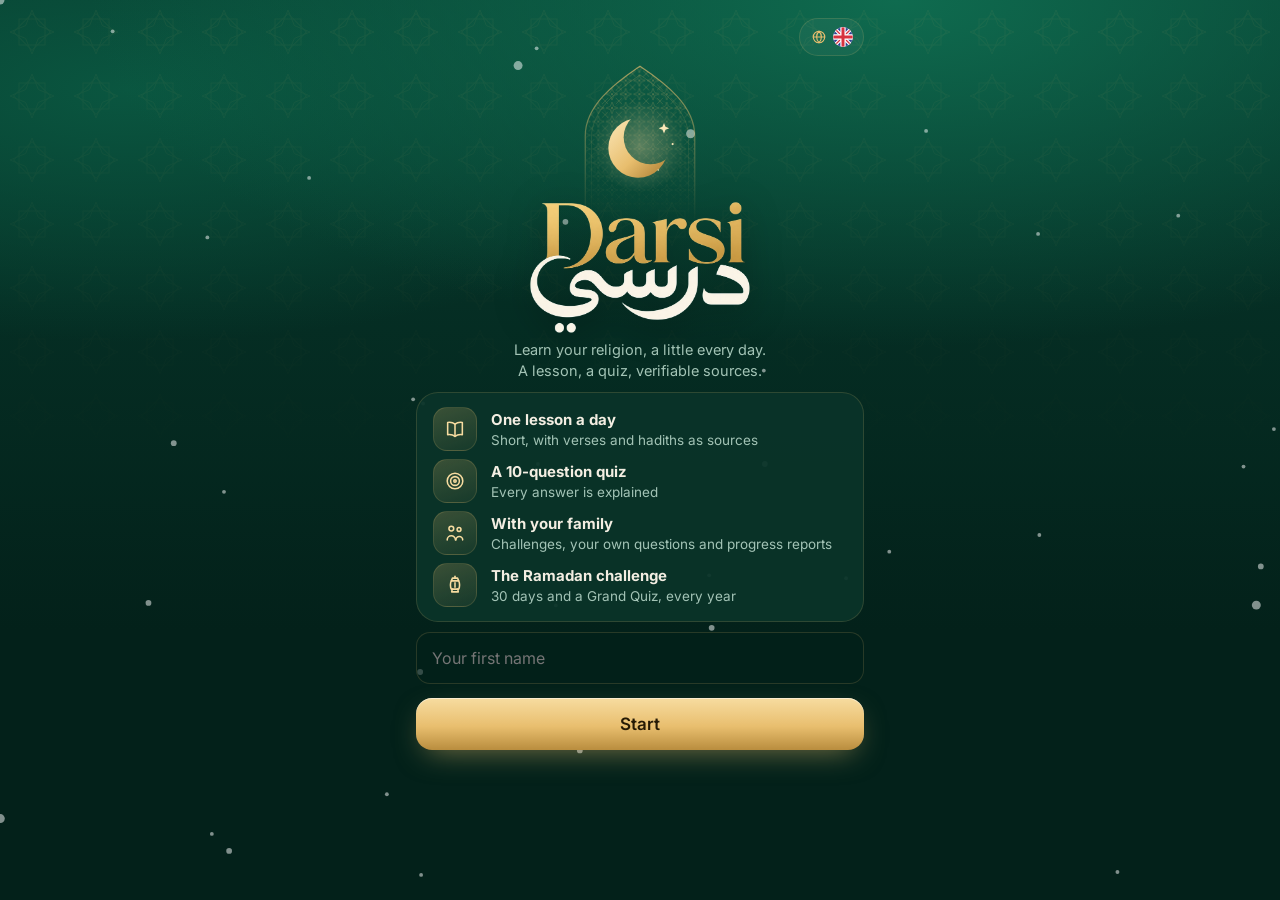
==== index.html @ 2f977089 "Foi et comportement, paires plus difficiles, niveaux, fil équilibré, textes de hadiths restaurés" ====
<!doctype html>
<html lang="fr">
<head>
<meta charset="utf-8">
<meta name="viewport" content="width=device-width,initial-scale=1,viewport-fit=cover">
<meta name="theme-color" content="#03211a">
<title>Darsi</title>
<link rel="icon" href="favicon.png"><link rel="apple-touch-icon" href="pwa/apple-touch-icon.png">
<!-- Web app (PWA) : installable depuis Safari (iPhone) ou Chrome, fonctionne hors connexion (sw.js, créé par outils/preparer_web.sh) -->
<link rel="manifest" href="pwa/manifest.webmanifest">
<meta name="apple-mobile-web-app-capable" content="yes"><meta name="mobile-web-app-capable" content="yes">
<meta name="apple-mobile-web-app-status-bar-style" content="black-translucent"><meta name="apple-mobile-web-app-title" content="Darsi"><!-- nom : voir NOM_APP dans js/structure.js -->
<link rel="preconnect" href="https://fonts.googleapis.com">
<link rel="preconnect" href="https://fonts.gstatic.com" crossorigin>
<link href="https://fonts.googleapis.com/css2?family=Amiri:wght@400;700&family=Fraunces:opsz,wght@9..144,600;9..144,700&family=Inter:wght@400;500;600;700&family=Tajawal:wght@400;500;700&display=swap" rel="stylesheet">
<link rel="stylesheet" href="css/nour.css">
</head>
<body>
<!-- Animation d'ouverture JINA Studios : jouée en premier à chaque lancement, puis on entre dans l'appli (js/app.js, finIntro) -->
<div id="intro"><video id="intro-v" src="media/intro.mp4" poster="media/intro-debut.jpg" muted playsinline webkit-playsinline autoplay preload="auto" disablepictureinpicture></video><div class="op-skip">Touche pour passer</div></div>
<div class="ciel" id="ciel"></div>
<div class="motif"></div>
<div class="app">
  <section class="ecran" id="e-bienvenue"></section>
  <section class="ecran" id="e-accueil"></section>
  <section class="ecran" id="e-theme"></section>
  <section class="ecran" id="e-ramadan"></section>
  <section class="ecran" id="e-lecon"></section>
  <section class="ecran" id="e-quiz"></section>
  <section class="ecran" id="e-resultat"></section>
  <section class="ecran" id="e-bilan"></section>
  <section class="ecran" id="e-famille"></section>
  <section class="ecran" id="e-ajout"></section>
  <section class="ecran" id="e-question"></section>
  <section class="ecran" id="e-relais"></section>
  <section class="ecran" id="e-classement"></section>
  <section class="ecran" id="e-parametres"></section>
  <section class="ecran" id="e-doc"></section>
  <section class="ecran" id="e-calendrier"></section>
  <section class="ecran" id="e-recap"></section>
  <section class="ecran" id="e-qibla"></section>
  <section class="ecran" id="e-invocations"></section>
  <section class="ecran" id="e-invocation"></section>
  <section class="ecran" id="e-parcours"></section>
  <section class="ecran" id="e-distinctions"></section>
  <section class="ecran" id="e-boite"></section>
  <section class="ecran" id="e-boite-poser"></section>
  <section class="ecran" id="e-imam"></section>
  <section class="ecran" id="e-imam-poser"></section>
  <section class="ecran" id="e-mosquees"></section>
  <section class="ecran" id="e-espace-imam"></section>
  <section class="ecran" id="e-decouvrir"></section>
</div>
<nav class="onglets" id="onglets"></nav>
<script src="js/icones.js"></script>
<script src="js/i18n.js"></script>
<script src="js/structure.js"></script>
<script src="js/sources.js"></script>
<script src="contenu/rappels.js"></script>
<script src="contenu/fr.js"></script>
<script src="contenu/fr-expert.js"></script>
<script src="contenu/fr-plus.js"></script>
<script src="contenu/legal-fr.js"></script>
<script src="contenu/calendrier-fr.js"></script>
<script src="contenu/invocations-fr.js"></script>
<script src="contenu/en.js"></script><script src="contenu/en-expert.js"></script><script src="contenu/legal-en.js"></script><script src="contenu/calendrier-en.js"></script><script src="contenu/invocations-en.js"></script>
<script src="contenu/ar.js"></script><script src="contenu/ar-expert.js"></script><script src="contenu/legal-ar.js"></script><script src="contenu/calendrier-ar.js"></script><script src="contenu/invocations-ar.js"></script>
<script src="contenu/id.js"></script><script src="contenu/id-expert.js"></script><script src="contenu/legal-id.js"></script><script src="contenu/calendrier-id.js"></script><script src="contenu/invocations-id.js"></script>
<script src="contenu/tr.js"></script><script src="contenu/tr-expert.js"></script><script src="contenu/legal-tr.js"></script><script src="contenu/calendrier-tr.js"></script><script src="contenu/invocations-tr.js"></script>
<script src="contenu/de.js"></script><script src="contenu/de-expert.js"></script><script src="contenu/legal-de.js"></script><script src="contenu/calendrier-de.js"></script><script src="contenu/invocations-de.js"></script>
<script src="contenu/nl.js"></script><script src="contenu/nl-expert.js"></script><script src="contenu/legal-nl.js"></script><script src="contenu/calendrier-nl.js"></script><script src="contenu/invocations-nl.js"></script>
<script src="contenu/es.js"></script><script src="contenu/es-expert.js"></script><script src="contenu/legal-es.js"></script><script src="contenu/calendrier-es.js"></script><script src="contenu/invocations-es.js"></script>
<script src="contenu/it.js"></script><script src="contenu/it-expert.js"></script><script src="contenu/legal-it.js"></script><script src="contenu/calendrier-it.js"></script><script src="contenu/invocations-it.js"></script>
<script src="js/geomag.js"></script>
<script src="js/decouvrir.js"></script>
<script src="js/app.js"></script>
<script src="js/en_ligne.js"></script>
<script src="js/imam.js"></script>
<script src="js/pwa.js"></script>
</body>
</html>
---- css/nour.css ----
:root{
  /* 2026-11-20 : marges des barres système. Android (Capacitor) les donne dans --safe-area-inset-*, certains
     WebView ne remplissent pas env() : on prend la plus grande des deux, sinon la barre d'onglets passe sous les boutons Android. */
  --sb:max(env(safe-area-inset-bottom,0px),var(--safe-area-inset-bottom,0px));--st:max(env(safe-area-inset-top,0px),var(--safe-area-inset-top,0px));
  --nuit:#03211a; --nuit2:#062e24; --nuit3:#0b3d30;
  --verre:rgba(255,255,255,.045); --bord:rgba(232,190,110,.16);
  --or:#e8be6e; --or2:#f7dca0; --or-fonce:#b98d3e;
  --texte:#f3eee2; --doux:#a3c4b6; --vert:#6fe0b0; --rouge:#ec7d7d;
  --titre:"Fraunces",Georgia,serif; --corps:"Inter",-apple-system,BlinkMacSystemFont,"Segoe UI",sans-serif;
  --arabe:"Amiri","Geeza Pro","Traditional Arabic",serif;
}
*{box-sizing:border-box;margin:0;padding:0;-webkit-tap-highlight-color:transparent}
html{background:var(--nuit)}
body{background:var(--nuit);color:var(--texte);font-family:var(--corps);min-height:100vh;
  padding:var(--st) 0 var(--sb);-webkit-font-smoothing:antialiased}

/* ---------- Décor : ciel, motif, lune, mosquée ---------- */
.ciel{position:fixed;inset:0;z-index:0;pointer-events:none;
  background:radial-gradient(90% 55% at 70% 0%,#0f6b4f 0%,rgba(15,107,79,0) 70%),
             radial-gradient(70% 40% at 10% 10%,#0a5640 0%,rgba(10,86,64,0) 70%),
             linear-gradient(180deg,#073a2d 0%,var(--nuit) 70%)}
.ciel svg{position:absolute;inset:0;width:100%;height:100%}
.motif{position:fixed;inset:0;z-index:0;pointer-events:none;opacity:.06;
  background-image:url("data:image/svg+xml,%3Csvg xmlns='http://www.w3.org/2000/svg' width='64' height='64' viewBox='0 0 64 64'%3E%3Cg fill='none' stroke='%23e8be6e' stroke-width='1'%3E%3Cpath d='M32 10l6.4 15.6L54 32l-15.6 6.4L32 54l-6.4-15.6L10 32l15.6-6.4z'/%3E%3Crect x='19' y='19' width='26' height='26' transform='rotate(45 32 32)'/%3E%3Crect x='19' y='19' width='26' height='26'/%3E%3C/g%3E%3C/svg%3E");
  -webkit-mask-image:linear-gradient(180deg,#000 0%,transparent 55%);mask-image:linear-gradient(180deg,#000 0%,transparent 55%)}
.scintille{animation:scintille 3.5s ease-in-out infinite}
@keyframes scintille{0%,100%{opacity:.25}50%{opacity:1}}

.app{position:relative;z-index:1;max-width:480px;margin:0 auto;padding:12px 16px 48px}
.ecran{display:none;animation:entre .4s cubic-bezier(.2,.8,.2,1)}
.ecran.actif{display:block}
@keyframes entre{from{opacity:0;transform:translateY(12px)}to{opacity:1;transform:none}}

/* ---------- Typo ---------- */
h1{font-family:var(--titre);font-size:32px;font-weight:700;letter-spacing:-.3px;line-height:1.15}
h2{font-family:var(--titre);font-size:24px;font-weight:700;line-height:1.25;margin-bottom:6px}
.or{color:var(--or)}
.doux{color:var(--doux)}
.surtitre{font-size:12px;text-transform:uppercase;letter-spacing:1.6px;color:var(--or);font-weight:600;display:flex;align-items:center;gap:6px}
.petit{font-size:13px;color:var(--doux);margin-top:4px}

/* ---------- Icônes ---------- */
.ic{width:22px;height:22px;flex:none;fill:none;stroke:currentColor;stroke-width:1.7;stroke-linecap:round;stroke-linejoin:round;vertical-align:middle}
.ic.sm{width:16px;height:16px}.ic.lg{width:28px;height:28px}.ic.xl{width:40px;height:40px;stroke-width:1.4}
.pastille{width:44px;height:44px;flex:none;border-radius:14px;display:flex;align-items:center;justify-content:center;
  background:linear-gradient(160deg,rgba(232,190,110,.22),rgba(232,190,110,.06));color:var(--or2);border:1px solid var(--bord)}

/* ---------- Composants ---------- */
.carte{background:var(--verre);border:1px solid var(--bord);border-radius:22px;padding:18px;margin-top:14px;
  -webkit-backdrop-filter:blur(14px);backdrop-filter:blur(14px)}
.btn{display:flex;align-items:center;justify-content:center;gap:10px;width:100%;border:0;border-radius:16px;padding:16px;
  font:600 17px var(--corps);background:linear-gradient(180deg,var(--or2),var(--or) 55%,var(--or-fonce));color:#251a05;
  cursor:pointer;margin-top:14px;box-shadow:0 10px 30px -10px rgba(232,190,110,.55),inset 0 1px 0 rgba(255,255,255,.5);
  transition:transform .12s}
.btn:active{transform:scale(.97)}
.btn.sec{background:var(--verre);color:var(--texte);border:1px solid var(--bord);box-shadow:none}
.btn.sec .ic{color:var(--or)}
.retour{display:inline-flex;align-items:center;gap:4px;background:none;border:0;color:var(--doux);font:500 16px var(--corps);padding:8px 0;cursor:pointer}
input,select,textarea{width:100%;padding:15px;border-radius:14px;border:1px solid var(--bord);background:rgba(3,33,26,.6);
  color:var(--texte);font:16px var(--corps);margin-top:10px;outline:none}
input:focus,select:focus,textarea:focus{border-color:var(--or)}
textarea{min-height:84px;resize:vertical}
label{display:block;margin-top:16px;font-weight:600;font-size:14px}

/* ---------- Bienvenue ---------- */
.heros{text-align:center;padding:28px 0 8px}
.heros svg{width:180px;height:180px}
.etapes{display:grid;gap:12px;margin-top:4px}
.etape{display:flex;align-items:center;gap:14px}
.etape b{display:block;font-size:15px}
.etape span{font-size:13.5px;color:var(--doux)}

/* ---------- Accueil ---------- */
.entete{display:flex;justify-content:space-between;align-items:flex-start;padding-top:8px}
.entete .lunette svg{width:64px;height:64px}
.stats{display:grid;grid-template-columns:repeat(3,1fr);gap:10px;margin-top:16px}
.stat{background:var(--verre);border:1px solid var(--bord);border-radius:18px;padding:12px 10px;text-align:center}
.stat .ic{color:var(--or)}
.stat b{display:block;font:700 22px var(--titre);margin-top:4px}
.stat span{font-size:12px;color:var(--doux)}
.jour-du{position:relative;overflow:hidden;background:linear-gradient(150deg,rgba(232,190,110,.16),rgba(255,255,255,.03) 60%)}
.jour-du .deco{position:absolute;right:-18px;top:-18px;width:120px;height:120px;color:var(--or);opacity:.12}
.duo{display:grid;grid-template-columns:1fr 1fr;gap:10px;margin-top:14px}
.duo .btn{margin-top:0;font-size:15px;padding:14px 8px}
.grille{display:grid;grid-template-columns:repeat(6,1fr);gap:9px;margin-top:14px}
.case{aspect-ratio:1;border-radius:50%;background:rgba(255,255,255,.04);border:1px solid rgba(255,255,255,.06);
  display:flex;align-items:center;justify-content:center;font:600 15px var(--corps);color:var(--doux);cursor:pointer;position:relative}
.case.ouvert{color:var(--texte);border:1.5px solid var(--or)}
.case.ok{background:linear-gradient(160deg,var(--or2),var(--or-fonce));color:#251a05;border:0}
.case.verrou{opacity:.4;cursor:default}
.case.final{background:radial-gradient(circle at 30% 30%,#13795a,#06392c);border:1.5px solid var(--or);color:var(--or2)}
.case .nuit{position:absolute;top:-2px;right:-2px;width:12px;height:12px;color:var(--or2)}
.legende{display:flex;gap:14px;flex-wrap:wrap;margin-top:12px;font-size:12px;color:var(--doux)}
.legende span{display:flex;align-items:center;gap:5px}
.badges{display:grid;grid-template-columns:repeat(3,1fr);gap:10px;margin-top:12px}
.badge{text-align:center;font-size:12px;color:var(--doux)}
.badge .medaillon{width:54px;height:54px;margin:0 auto 6px;border-radius:50%;display:flex;align-items:center;justify-content:center;
  background:radial-gradient(circle at 35% 30%,rgba(247,220,160,.35),rgba(232,190,110,.08));border:1.5px solid var(--or);color:var(--or2)}
.badge.non .medaillon{background:rgba(255,255,255,.03);border:1.5px dashed rgba(255,255,255,.15);color:rgba(255,255,255,.25)}
.badge.non{opacity:.7}

/* ---------- Leçon ---------- */
.lecon p.txt{line-height:1.7;margin-top:12px;font-size:16.5px;color:#e6e1d4}
.retenir{display:flex;gap:12px;align-items:flex-start;background:rgba(232,190,110,.1);border:1px solid var(--bord);
  border-radius:16px;padding:14px;margin-top:18px;font-weight:600;line-height:1.5}
.retenir .ic{color:var(--or)}

/* ---------- Sources ---------- */
.sources{margin-top:14px;display:grid;gap:10px}
.source{border-radius:16px;padding:14px 16px;background:rgba(3,33,26,.55);border:1px solid rgba(255,255,255,.07);border-left:3px solid var(--or)}
.source.h{border-left-color:var(--vert)}
.source.f{border-left-color:var(--doux)}
.src-tete{display:flex;align-items:center;gap:8px;font-size:12.5px;font-weight:600;color:var(--or);letter-spacing:.2px}
.source.h .src-tete{color:var(--vert)}
.source.f .src-tete{color:var(--doux)}
.ar{font-family:var(--arabe);font-size:24px;line-height:2;direction:rtl;text-align:right;margin-top:10px;color:#fbf3dd}
.ph{font-style:italic;color:var(--or2);font-size:14.5px;line-height:1.55;margin-top:6px}
.tr{font-size:14.5px;line-height:1.6;margin-top:8px;color:#d9d4c7}

/* ---------- Quiz ---------- */
.quiz-tete{display:flex;justify-content:space-between;align-items:center}
.chrono{display:flex;align-items:center;gap:5px;font-weight:700;color:var(--or)}
.barre{height:6px;background:rgba(255,255,255,.07);border-radius:6px;overflow:hidden;margin-top:12px}
.barre i{display:block;height:100%;background:linear-gradient(90deg,var(--or-fonce),var(--or2));border-radius:6px;transition:width .35s}
.compteur{font-size:13px;color:var(--doux);margin-top:18px}
.question{font-family:var(--titre);font-size:21px;font-weight:600;line-height:1.4;margin-top:6px}
.choix{display:flex;align-items:center;gap:12px;width:100%;text-align:left;padding:15px 16px;margin-top:10px;border-radius:16px;
  background:var(--verre);color:var(--texte);border:1px solid rgba(255,255,255,.08);font:500 16px var(--corps);cursor:pointer;transition:.15s}
.choix .lettre{width:28px;height:28px;flex:none;border-radius:50%;border:1px solid var(--bord);display:flex;align-items:center;justify-content:center;font-size:13px;color:var(--or)}
.choix.bon{background:rgba(76,199,160,.14);border-color:var(--vert)}
.choix.bon .lettre{background:var(--vert);border-color:var(--vert);color:#03211a}
.choix.faux{background:rgba(236,125,125,.12);border-color:var(--rouge)}
.choix.faux .lettre{background:var(--rouge);border-color:var(--rouge);color:#2b0b0b}
.choix:disabled{cursor:default}
.verdict{display:flex;align-items:center;gap:10px;font-weight:700;font-size:17px;margin-top:20px}
.verdict.bon{color:var(--vert)}.verdict.faux{color:var(--rouge)}
.explic{margin-top:8px;font-size:15.5px;line-height:1.6;color:#e1dccf}
.bas{position:sticky;bottom:0;padding:10px 0 calc(6px + var(--sb));
  background:linear-gradient(180deg,rgba(3,33,26,0),var(--nuit) 35%)}

/* ---------- Résultat ---------- */
.resultat{text-align:center;padding-top:24px}
.resultat svg.illu{width:150px;height:150px}
.resultat .gros{font:700 58px var(--titre);color:var(--or2);margin:6px 0 2px}

/* ---------- Bilan & famille ---------- */
.ligne-cat{margin-top:16px}
.ligne-cat:first-child{margin-top:0}
.ligne-cat .haut{display:flex;justify-content:space-between;align-items:center;font-size:15px;gap:8px}
.ligne-cat .haut span{display:flex;align-items:center;gap:8px}
.ligne-cat .haut .ic{color:var(--or)}
.membre{display:flex;align-items:center;gap:12px;padding:12px 0;border-bottom:1px solid rgba(255,255,255,.06);cursor:pointer}
.membre:last-of-type{border-bottom:0}
.membre .nom{flex:1;font-weight:600}
.avatar{width:44px;height:44px;flex:none;border-radius:50%;display:flex;align-items:center;justify-content:center;
  font:700 18px var(--titre);color:#1b1405;box-shadow:inset 0 -3px 0 rgba(0,0,0,.15)}
.avatar.grand{width:96px;height:96px;font-size:40px;margin:0 auto}
.puces{display:flex;flex-wrap:wrap;gap:6px;margin-top:8px}
.puce{display:flex;align-items:center;gap:6px;background:rgba(255,255,255,.05);border-radius:20px;padding:3px 10px 3px 3px;font-size:13px}
.puce .avatar{width:20px;height:20px;font-size:10px}
.couleurs{display:flex;flex-wrap:wrap;gap:10px;margin-top:10px}
.couleurs button{width:40px;height:40px;border-radius:50%;border:3px solid transparent;cursor:pointer}
.couleurs button.sel{border-color:var(--texte)}
.ligne-fort{display:flex;gap:12px;align-items:center;margin-top:10px}
.ligne-fort:first-child{margin-top:0}
.ligne-theme{display:flex;align-items:center;gap:14px;padding:12px 0;border-bottom:1px solid rgba(255,255,255,.06);cursor:pointer}
.ligne-theme:last-child{border-bottom:0}
.ligne-theme .milieu{flex:1}
.ligne-theme .barre{margin-top:8px;height:5px}
.ligne-lecon{display:flex;align-items:center;gap:14px;width:100%;text-align:left;padding:14px;margin-top:10px;border-radius:16px;
  background:var(--verre);border:1px solid rgba(255,255,255,.08);color:var(--texte);font:500 16px var(--corps);cursor:pointer}
.ligne-lecon .num{width:36px;height:36px;flex:none;border-radius:50%;display:flex;align-items:center;justify-content:center;
  border:1.5px solid var(--or);color:var(--or2);font-weight:700;font-size:14px}
.ligne-lecon.fait .num{background:linear-gradient(160deg,var(--or2),var(--or-fonce));color:#251a05;border:0}
.ligne-lecon.verrou{opacity:.45;cursor:default}
.ligne-lecon.verrou .num{border-color:rgba(255,255,255,.2);color:var(--doux)}
.ramadan-mini{display:flex;align-items:center;gap:14px;cursor:pointer}
.ramadan-mini .milieu{flex:1}
.ramadan-grand{position:relative;overflow:hidden;background:linear-gradient(150deg,rgba(232,190,110,.22),rgba(11,92,68,.5) 70%);border-color:rgba(232,190,110,.4)}
.ramadan-grand .illu{position:absolute;right:-24px;top:-24px;opacity:.9}
.etincelle{position:fixed;top:-12px;width:14px;height:14px;pointer-events:none;color:var(--or2);animation:tombe 2s linear forwards}
@keyframes tombe{to{transform:translateY(105vh) rotate(300deg);opacity:.5}}

/* ---------- Langues & RTL ---------- */
html[lang=ar] body{font-family:"Tajawal",var(--corps)}
html[lang=ar] h1,html[lang=ar] h2,html[lang=ar] .question{font-family:"Amiri",serif}
[dir=rtl] .ic.sens{transform:scaleX(-1)}
[dir=rtl] .choix{text-align:right}
[dir=rtl] .source{border-left:1px solid rgba(255,255,255,.07);border-right:3px solid var(--or)}
[dir=rtl] .source.h{border-right-color:var(--vert)}
[dir=rtl] .source.f{border-right-color:var(--doux)}
[dir=rtl] .jour-du .deco{right:auto;left:-18px}
[dir=rtl] .case .nuit{right:auto;left:-2px}
[dir=rtl] .ramadan-grand .illu{right:auto;left:-34px}
.langue{display:inline-flex;align-items:center;gap:4px;color:var(--doux);border:1px solid var(--bord);border-radius:20px;padding:2px 4px 2px 10px;background:var(--verre)}
.langue select{width:auto;margin:0;padding:5px 4px;border:0;background:transparent;color:var(--texte);font-size:13px}
.langue select option{background:var(--nuit2)}
.haut-droite{display:flex;justify-content:flex-end;padding-top:6px}
.entete-d{display:flex;flex-direction:column;align-items:flex-end;gap:6px}

/* ---------- Moucharabieh ---------- */
.heros-scene{position:relative;margin:0 auto}
.heros-scene .moucharabieh{position:absolute;left:0;top:0}
.heros-lune{position:absolute;left:50%;top:60%;transform:translate(-50%,-50%)}
.ramadan-grand .illu{position:absolute;right:-34px;top:-8px;opacity:.6;pointer-events:none}
.frise{height:12px;margin:12px 0 2px;opacity:.6;
  background:url("data:image/svg+xml,%3Csvg xmlns='http://www.w3.org/2000/svg' width='24' height='12' viewBox='0 0 24 12'%3E%3Cg fill='none' stroke='%23e8be6e' stroke-width='1'%3E%3Cpath d='M12 1.5l1.5 3 3 1.5-3 1.5-1.5 3-1.5-3-3-1.5 3-1.5z'/%3E%3Cpath d='M0 6h7.5M16.5 6H24'/%3E%3C/g%3E%3C/svg%3E") repeat-x center/24px 12px}

/* ---------- Sources ---------- */
.credit{font-size:11.5px;color:var(--doux);margin-top:8px}
.pliable{max-height:240px;overflow:hidden;position:relative}
.pliable::after{content:"";position:absolute;left:0;right:0;bottom:0;height:64px;background:linear-gradient(180deg,rgba(5,39,31,0),#05271f)}
.pliable.ouvert{max-height:none}.pliable.ouvert::after{display:none}
.lien{background:none;border:0;color:var(--or);font:600 13.5px var(--corps);padding:8px 0 0;cursor:pointer}
details{margin-top:10px}
summary{cursor:pointer;color:var(--or);font-weight:600;font-size:13.5px}
.petit-ar{font-size:20px}
.avis{background:rgba(232,190,110,.1);border:1px solid rgba(232,190,110,.3);border-radius:12px;padding:10px 12px;font-size:13.5px;margin-top:10px}
.rang{width:30px;height:30px;flex:none;border-radius:50%;border:1.5px solid var(--or);color:var(--or2);display:flex;align-items:center;justify-content:center;font-weight:700}
.ligne-clic{display:flex;align-items:center;gap:14px;cursor:pointer}
.ligne-clic .milieu{flex:1}

/* ---------- Dates & questions expert ---------- */
.dates{display:flex;flex-wrap:wrap;column-gap:14px;margin-top:4px;font-size:13px;color:var(--doux);line-height:1.55}
.dates .or{display:flex;align-items:center;gap:5px}
.tag-expert{display:inline-flex;align-items:center;gap:4px;margin-inline-start:8px;padding:2px 9px;border-radius:20px;
  background:linear-gradient(90deg,var(--or-fonce),var(--or));color:#251a05;font-size:11.5px;font-weight:700;vertical-align:middle}
.consigne{font-size:13.5px;color:var(--or2);margin-top:4px}
.choix.sel{border-color:var(--or);background:rgba(232,190,110,.12)}
.choix.sel .lettre{background:var(--or);border-color:var(--or);color:#251a05}
.choix.manque{border:1.5px dashed var(--vert)}
.choix.manque .lettre{border-color:var(--vert);color:var(--vert)}
.btn:disabled{opacity:.45;cursor:default}

/* ---------- Paramètres & documents ---------- */
.entete-boutons{display:flex;gap:8px;align-items:center}
.rond{width:38px;height:38px;flex:none;border-radius:50%;border:1px solid var(--bord);background:var(--verre);color:var(--or);display:flex;align-items:center;justify-content:center;cursor:pointer}
.titre-carte{font-family:var(--titre);font-size:18px;margin-bottom:4px}
.rangee{display:flex;gap:8px;align-items:stretch}
.rangee input{flex:1;min-width:0}
.btn.mini{width:auto;margin:10px 0 0;padding:0 18px;font-size:15px;white-space:nowrap}
.btn.danger{background:transparent;border:1px solid rgba(236,125,125,.5);color:var(--rouge);box-shadow:none;font-size:15px}
.pied{text-align:center;color:var(--doux);font-size:12.5px;margin-top:24px;line-height:1.6}
.doc h3{font-family:var(--titre);font-size:17px;margin-top:20px;color:var(--or2)}
.doc p{line-height:1.65;margin-top:8px;color:#e1dccf;font-size:15px}
.doc .maj{font-size:12.5px;color:var(--doux);margin-top:2px}

/* ---------- Compte à rebours du Ramadan ---------- */
.decompte{position:relative;overflow:hidden;cursor:pointer;padding:20px;
  background:linear-gradient(150deg,rgba(232,190,110,.24),rgba(11,92,68,.55) 70%);border-color:rgba(232,190,110,.45)}
.decompte .illu{position:absolute;right:-34px;top:-12px;opacity:.45;pointer-events:none}
[dir=rtl] .decompte .illu{right:auto;left:-34px}
.compteur-ram{position:relative;display:flex;align-items:flex-start;gap:8px;margin-top:14px}
.compteur-ram .bloc{display:flex;flex-direction:column;align-items:center;min-width:58px}
.compteur-ram b{font:700 46px/1 var(--titre);color:var(--or2);text-shadow:0 0 26px rgba(247,220,160,.35)}
.compteur-ram .bloc:first-child b{font-size:68px}
.compteur-ram span{font-size:11.5px;color:var(--doux);margin-top:6px;text-transform:uppercase;letter-spacing:1.2px}
.compteur-ram i{font:700 34px/1 var(--titre);color:var(--or);opacity:.45;font-style:normal;margin-top:16px}
.avant-ram{position:relative;font-family:var(--titre);font-size:18px;margin-top:14px}
.decompte .petit{position:relative}
.lien-defi{position:relative;display:flex;align-items:center;gap:4px;margin-top:14px;color:var(--or);font-weight:600;font-size:14px}

/* ---------- Correction en fin de quiz ---------- */
.note-fin{display:flex;align-items:center;gap:8px;font-size:12.5px;color:var(--doux);margin-top:18px}
.note-fin .ic{color:var(--or)}
.resultat+.surtitre,.filtres{margin-top:12px}
.filtres{display:flex;gap:8px;flex-wrap:wrap}
.filtre{border:1px solid var(--bord);background:var(--verre);color:var(--doux);border-radius:20px;padding:8px 14px;font:600 13.5px var(--corps);cursor:pointer}
.filtre.actif{background:var(--or);border-color:var(--or);color:#251a05}
.corrige{border-inline-start:3px solid var(--bord)}
.corrige.ok{border-inline-start-color:var(--vert)}
.corrige.ko{border-inline-start-color:var(--rouge)}
.cor-tete{display:flex;align-items:center;gap:6px;font-size:12.5px;color:var(--doux);font-weight:600}
.corrige.ok .cor-tete .ic{color:var(--vert)}.corrige.ko .cor-tete .ic{color:var(--rouge)}
.cor-q{font-family:var(--titre);font-size:17px;font-weight:600;line-height:1.4;margin:6px 0 8px}
.cor-choix{display:flex;align-items:center;gap:10px;padding:8px 10px;margin-top:6px;border-radius:12px;font-size:14.5px;color:var(--doux);border:1px solid transparent}
.cor-choix i{width:16px;flex:none}
.cor-choix span{flex:1}
.cor-choix em{font-style:normal;font-size:11px;text-transform:uppercase;letter-spacing:.8px;opacity:.85}
.cor-choix.bon{color:var(--texte);background:rgba(111,224,176,.12);border-color:rgba(111,224,176,.45)}
.cor-choix.bon .ic{color:var(--vert)}
.cor-choix.faux{color:var(--texte);background:rgba(236,125,125,.1);border-color:rgba(236,125,125,.45)}
.cor-choix.faux .ic{color:var(--rouge)}
.cor-choix.manque{color:var(--texte);border:1px dashed var(--vert)}
.cor-choix.manque .ic{color:var(--vert)}
.corrige .explic{font-size:14.5px}

/* ---------- Récapitulatifs ---------- */
.titre-groupe{font-family:var(--titre);font-size:17px;color:var(--or2);margin-top:22px}
.recap .recap-titre{display:block;font-family:var(--titre);font-size:18px;margin-top:6px}
.recap .retenir{margin-top:10px;font-size:14.5px}
.ligne-theme.verrou,.ligne-clic.verrou{opacity:.5;cursor:default}

/* ---------- Calendrier ---------- */
.prochain{position:relative;overflow:hidden;background:linear-gradient(150deg,rgba(232,190,110,.22),rgba(11,92,68,.55) 70%);border-color:rgba(232,190,110,.45)}
.prochain .illu{position:absolute;right:-30px;top:-10px;opacity:.4;pointer-events:none}
[dir=rtl] .prochain .illu{right:auto;left:-30px}
.prochain>*:not(.illu){position:relative}
.evt{margin:0;padding:12px 0;border-bottom:1px solid rgba(255,255,255,.06)}
.evt:last-child{border-bottom:0}
.evt summary{display:flex;align-items:center;gap:14px;list-style:none;color:var(--texte);font-weight:400;font-size:15px}
.evt summary::-webkit-details-marker{display:none}
.evt summary .milieu{flex:1}
.evt summary b{font-weight:600}
.evt-date{width:48px;flex:none;text-align:center;border-radius:14px;padding:6px 0;background:linear-gradient(160deg,rgba(232,190,110,.22),rgba(232,190,110,.06));border:1px solid var(--bord)}
.evt-date b{display:block;font:700 20px/1.1 var(--titre);color:var(--or2)}
.evt-date span{font-size:11px;color:var(--doux);text-transform:uppercase}
.quand{font-size:12px;color:var(--or);font-weight:600;white-space:nowrap}
.tag-cal{display:inline-block;margin-top:6px;padding:2px 9px;border-radius:20px;font-size:11px;font-weight:700;border:1px solid}
.t-jeune{color:var(--vert);border-color:rgba(111,224,176,.5)}
.t-fete{color:#251a05;background:var(--or);border-color:var(--or)}
.t-interdit{color:var(--rouge);border-color:rgba(236,125,125,.5)}
.t-periode{color:var(--or2);border-color:var(--bord)}
.t-repere{color:var(--doux);border-color:rgba(255,255,255,.15)}

/* ---------- Barre d'onglets ---------- */
.onglets{position:fixed;left:0;right:0;bottom:0;z-index:20;display:none;justify-content:space-around;max-width:480px;margin:0 auto;
  padding:8px 6px calc(8px + var(--sb));background:rgba(3,33,26,.86);border-top:1px solid var(--bord);
  -webkit-backdrop-filter:blur(18px);backdrop-filter:blur(18px)}
body.avec-onglets .onglets{display:flex}
body.avec-onglets .app{padding-bottom:calc(110px + var(--sb))}
.onglet{flex:1;display:flex;flex-direction:column;align-items:center;gap:3px;background:none;border:0;color:var(--doux);font:600 10.5px var(--corps);cursor:pointer;padding:4px 0}
.onglet.actif{color:var(--or2)}
.onglet.actif .ic{filter:drop-shadow(0 0 8px rgba(247,220,160,.45))}

/* ---------- Bandeau du jour ---------- */
.bandeau{margin-top:6px;padding:12px 14px;border-radius:18px;cursor:pointer;border:1px solid rgba(232,190,110,.4);
  background:linear-gradient(120deg,rgba(232,190,110,.2),rgba(11,92,68,.45) 70%)}
.bd-haut{display:flex;justify-content:space-between;align-items:center;font-size:14px;font-weight:600}
.bd-haut span{display:flex;align-items:center;gap:7px}
.bd-haut .ic{color:var(--or)}
.bd-hijri{display:flex;justify-content:space-between;align-items:baseline;gap:10px;flex-wrap:wrap;margin-top:4px;font-size:13.5px}
.bd-ar{font-family:var(--arabe);font-size:18px;color:var(--or2)}
.bd-info{display:flex;flex-direction:column;gap:6px;margin-top:9px}
.bd-pilule{display:flex;align-items:center;gap:6px;flex-wrap:wrap;font-size:13px;padding:6px 10px;border-radius:12px;background:rgba(3,33,26,.5)}
.bd-pilule .ic{color:var(--or)}
.bd-pilule em{font-style:normal;font-size:11px;font-weight:700;color:var(--vert)}

/* ---------- Qibla ---------- */
.boussole-carte{position:relative;text-align:center;overflow:hidden}
.repere-haut{width:0;height:0;margin:0 auto -4px;border-left:9px solid transparent;border-right:9px solid transparent;border-top:14px solid var(--or)}
.cadran{width:min(280px,78vw);margin:0 auto;transition:transform .25s ease-out;color:var(--texte)}
.cadran-svg{width:100%;height:auto;display:block}
.cadran-svg .anneau{fill:rgba(3,33,26,.55);stroke:var(--or);stroke-opacity:.5;stroke-width:1.5}
.cadran-svg .anneau2{fill:none;stroke:var(--or);stroke-opacity:.15}
.cadran-svg text{font:700 17px var(--corps);fill:var(--doux)}
.cadran-svg text.nord{fill:var(--rouge)}
.cadran-svg .rayon{stroke:var(--or);stroke-width:2.5;stroke-dasharray:4 5;stroke-linecap:round}
.cadran-svg .kaaba-fond{fill:var(--nuit);stroke:var(--or);stroke-width:2}
.cadran-svg .kaaba-ic{fill:none;stroke:var(--or2);stroke-width:1.7;stroke-linecap:round;stroke-linejoin:round}
.cadran-svg .centre{fill:var(--or)}
.boussole-carte.aligne{border-color:var(--vert);box-shadow:0 0 30px -8px rgba(111,224,176,.6)}
.boussole-carte.aligne .repere-haut{border-top-color:var(--vert)}
.q-info{margin-top:12px}
.q-deg{display:block;font:700 40px/1 var(--titre);color:var(--or2)}
.q-etat{margin-top:10px;font-size:13.5px;color:var(--or2);min-height:18px}
.boussole-carte.aligne .q-etat{color:var(--vert);font-weight:700}
.pied .ic{color:var(--or)}

/* ---------- Invocations ---------- */
.filtres.defile{flex-wrap:nowrap;overflow-x:auto;margin:14px -16px 0;padding:0 16px 4px;scrollbar-width:none}
.filtres.defile::-webkit-scrollbar{display:none}
.filtres.defile .filtre{white-space:nowrap}
.invocation .inv-ar{font-size:26px;line-height:1.9;margin-top:8px}
.invocation .tr b{color:var(--or2);font-weight:600}
.invocation .petit{line-height:1.5;margin-top:8px}
.q-dir{font-size:16px;font-weight:600;margin-top:4px}

/* ---------- En-tête : nom, puis salam + langue + paramètres ---------- */
.marque{display:flex;align-items:center;justify-content:space-between;padding-top:6px}
.marque h1{font-size:38px;letter-spacing:.5px;background:linear-gradient(180deg,var(--or2),var(--or) 60%,var(--or-fonce));-webkit-background-clip:text;background-clip:text;color:transparent}
.marque .lunette svg{width:52px;height:52px}
.ligne-salam{display:flex;align-items:center;justify-content:space-between;gap:10px;margin:4px 0 10px}
.salam{font-size:15.5px;color:var(--texte);line-height:1.35}
.langue.compacte{position:relative;padding:8px 12px;gap:6px;font:700 13px var(--corps);color:var(--texte);height:38px}
.langue.compacte .ic{color:var(--or)}
.langue.compacte select{position:absolute;inset:0;opacity:0;width:100%;height:100%;cursor:pointer}

/* ---------- Compte à rebours en jours ---------- */
.decompte2{position:relative;overflow:hidden;cursor:pointer;display:flex;align-items:center;gap:16px;padding:16px;
  background:linear-gradient(150deg,rgba(232,190,110,.24),rgba(11,92,68,.55) 70%);border-color:rgba(232,190,110,.45)}
.decompte2 .illu{position:absolute;right:-34px;top:-12px;opacity:.35;pointer-events:none}
[dir=rtl] .decompte2 .illu{right:auto;left:-34px}
.carre{position:relative;flex:none;width:112px;height:112px;border-radius:24px;display:flex;flex-direction:column;align-items:center;justify-content:center;
  background:linear-gradient(160deg,rgba(247,220,160,.22),rgba(3,33,26,.6));border:1.5px solid var(--or);box-shadow:0 12px 30px -12px rgba(232,190,110,.5)}
.carre b{font:700 50px/1 var(--titre);color:var(--or2);text-shadow:0 0 24px rgba(247,220,160,.35)}
.carre span{font-size:11.5px;color:var(--doux);text-transform:uppercase;letter-spacing:1.2px;margin-top:6px}
.dc-texte{position:relative;min-width:0}
.dc-texte h2{font-size:21px;margin:6px 0 4px}
.dc-texte .lien-defi{margin-top:8px}
.petits-carres{display:flex;gap:10px;overflow-x:auto;margin:12px -16px 0;padding:0 16px 4px;scrollbar-width:none}
.petits-carres::-webkit-scrollbar{display:none}
.mini-carre{flex:none;width:98px;min-height:98px;border-radius:18px;padding:10px 6px;display:flex;flex-direction:column;align-items:center;justify-content:flex-start;
  background:var(--verre);border:1px solid var(--bord);color:var(--texte);cursor:pointer;font-family:var(--corps)}
.mini-carre b{font:700 28px/1 var(--titre);color:var(--or2)}
.mini-carre .u{font-size:10px;color:var(--doux);text-transform:uppercase;letter-spacing:1px;margin-top:3px}
.mini-carre .nom{font-size:12px;font-weight:600;line-height:1.25;margin-top:6px;text-align:center}
.mini-carre.m-jeune{border-color:rgba(111,224,176,.45)}.mini-carre.m-jeune b{color:var(--vert)}
.mini-carre.m-fete{border-color:var(--or)}
.mini-carre.m-interdit{border-color:rgba(236,125,125,.45)}.mini-carre.m-interdit b{color:var(--rouge)}

/* ---------- Boussole : styles et couleurs (--qa) ---------- */
.boussole-carte .repere-haut{border-top-color:var(--qa)}
.cadran-svg{--qa:inherit}
.cadran-svg .anneau{fill:rgba(3,33,26,.55);stroke:var(--qa);stroke-opacity:.55;stroke-width:1.5}
.cadran-svg .anneau2{fill:none;stroke:var(--qa);stroke-opacity:.18}
.cadran-svg .anneau-fin{fill:rgba(3,33,26,.35);stroke:var(--qa);stroke-opacity:.35;stroke-width:1}
.cadran-svg .grad{stroke:var(--texte);stroke-opacity:.3;stroke-width:1}
.cadran-svg .grad-fort{stroke:var(--qa);stroke-width:2.2}
.cadran-svg text.petit-c{font-size:15px}
.cadran-svg text.num{font:600 11px var(--corps);fill:var(--doux)}
.cadran-svg .rayon{stroke:var(--qa);stroke-width:2.5;stroke-dasharray:4 5;stroke-linecap:round}
.cadran-svg .rayon-plein{stroke:var(--qa);stroke-width:2;stroke-linecap:round;stroke-opacity:.7}
.cadran-svg .arc{fill:none;stroke:var(--qa);stroke-width:7;stroke-linecap:round}
.cadran-svg .nord-point{fill:var(--rouge)}
.cadran-svg .kaaba-fond{fill:var(--nuit);stroke:var(--qa);stroke-width:2}
.cadran-svg .kaaba-ic{stroke:var(--qa)}
.cadran-svg .centre{fill:var(--qa)}
.cadran-svg .etoile-g{fill:rgba(255,255,255,.03);stroke:var(--qa);stroke-opacity:.55;stroke-width:1.2}
.cadran-svg .etoile-l{fill:none;stroke:var(--qa);stroke-opacity:.22}
.cadran-svg .point{fill:var(--qa);fill-opacity:.6}
.cadran-svg .fleche{fill:var(--qa)}
.cadran-svg .fleche-dos{fill:var(--doux);fill-opacity:.45}
.styles-q{display:grid;grid-template-columns:repeat(4,1fr);gap:8px;margin-top:10px}
.style-q{background:var(--verre);border:1.5px solid transparent;border-radius:16px;padding:8px 4px;color:var(--doux);font:600 11.5px var(--corps);cursor:pointer;display:flex;flex-direction:column;align-items:center;gap:6px}
.style-q svg{width:100%;max-width:70px;height:auto}
.style-q.sel{border-color:var(--qa);color:var(--texte)}

/* ---------- Langue : globe + drapeau, liste déroulante ---------- */
.langue-menu{position:relative}
.langue.compacte{border:1px solid var(--bord);cursor:pointer;padding:6px 10px 6px 11px}
.drapeau{flex:none;display:block}
.liste-langues{position:absolute;top:calc(100% + 8px);right:0;z-index:30;width:210px;max-height:320px;overflow-y:auto;display:none;
  padding:6px;border-radius:16px;background:rgba(4,40,31,.97);border:1px solid var(--bord);box-shadow:0 20px 50px -10px rgba(0,0,0,.6);
  -webkit-backdrop-filter:blur(18px);backdrop-filter:blur(18px)}
[dir=rtl] .liste-langues{right:auto;left:0}
.liste-langues.ouvert{display:block;animation:entre .2s ease-out}
.liste-langues button{display:flex;align-items:center;gap:12px;width:100%;padding:10px;border:0;border-radius:11px;background:none;color:var(--texte);font:500 15px var(--corps);cursor:pointer;text-align:start}
.liste-langues button span{flex:1}
.liste-langues button.sel{background:rgba(232,190,110,.12)}
.liste-langues button .ic{color:var(--or)}

/* ---------- Bandeau : horaires de prière ---------- */
.bd-priere{margin-top:10px;padding:10px;border-radius:14px;background:rgba(3,33,26,.55);border:1px solid rgba(232,190,110,.2)}
.bd-proch{display:flex;align-items:center;gap:8px;font-size:14px}
.bd-proch .ic{color:var(--or)}
.bd-proch span:first-of-type{flex:1}
.bd-proch .bd-h{font:700 18px var(--titre);color:var(--or2)}
.bd-grille{display:grid;grid-template-columns:repeat(6,1fr);gap:4px;margin-top:9px;text-align:center}
.bd-grille div{padding:6px 2px;border-radius:10px}
.bd-grille span{display:block;font-size:10.5px;color:var(--doux);white-space:nowrap;overflow:hidden;text-overflow:ellipsis}
.bd-grille b{display:block;font-size:13px;font-weight:600;margin-top:2px}
.bd-grille .proch{background:linear-gradient(160deg,var(--or2),var(--or));}
.bd-grille .proch span,.bd-grille .proch b{color:#251a05}
.grille-param{margin:10px 0 4px}
.bd-sans-lieu{display:flex;align-items:center;gap:8px;margin-top:10px;padding:9px 10px;border-radius:12px;background:rgba(3,33,26,.5);font-size:13.5px;color:var(--or2)}
.bd-sans-lieu .ic:last-child{margin-inline-start:auto}

/* ---------- Invocations : recherche, grille/liste, favoris ---------- */
.tete-inv{display:flex;align-items:flex-end;justify-content:space-between;gap:10px}
.recherche{display:flex;align-items:center;gap:10px;margin-top:14px;padding:0 14px;border-radius:14px;border:1px solid var(--bord);background:rgba(3,33,26,.6);font-weight:400}
.recherche .ic{color:var(--doux)}
.recherche input{border:0;background:none;margin:0;padding:13px 0;outline:none}
.recherche:focus-within{border-color:var(--or)}
.inv-grille{display:grid;grid-template-columns:repeat(3,1fr);gap:10px;margin-top:10px}
.inv-grille .tuile{position:relative;display:flex;flex-direction:column;align-items:center;text-align:center;gap:8px;padding:16px 6px 12px;border-radius:18px;
  background:var(--verre);border:1px solid rgba(255,255,255,.07);cursor:pointer;min-height:122px}
.inv-grille .tuile-ic{width:50px;height:50px;border-radius:16px;display:flex;align-items:center;justify-content:center;color:var(--or2);
  background:linear-gradient(160deg,rgba(232,190,110,.2),rgba(232,190,110,.05));border:1px solid var(--bord)}
.inv-grille .tuile-ic .ic{width:28px;height:28px;stroke-width:1.5}
.tuile-titre{font-size:12.5px;line-height:1.3;font-weight:500}
.inv-grille .fav{position:absolute;top:6px;right:6px}
[dir=rtl] .inv-grille .fav{right:auto;left:6px}
.inv-liste{margin-top:6px}
.inv-liste .tuile{display:flex;align-items:center;gap:12px;padding:10px 0;border-bottom:1px solid rgba(255,255,255,.06);cursor:pointer}
.inv-liste .tuile-ic{width:38px;height:38px;flex:none;border-radius:12px;display:flex;align-items:center;justify-content:center;color:var(--or2);background:rgba(232,190,110,.1)}
.inv-liste .tuile-titre{flex:1;font-size:14.5px}
.fav{background:none;border:0;padding:4px;color:rgba(255,255,255,.35);cursor:pointer}
.fav.on{color:var(--or)}.fav.on .ic{fill:var(--or)}
.fav.grand .ic{width:26px;height:26px}

/* ---------- Invocation : page de détail ---------- */
.inv-tete{display:flex;align-items:center;gap:14px;margin-top:6px}
.inv-tete h2{margin:2px 0 0;font-size:21px}
.invocation.detail{text-align:center}
.invocation.detail .inv-ar{text-align:center;font-size:28px}
.invocation.detail .ph{margin-top:10px}
.invocation.detail .tr{font-size:16px;line-height:1.65}
.ornement{display:flex;align-items:center;gap:10px;margin-top:14px;color:var(--or)}
.ornement span{flex:1;height:1px;background:linear-gradient(90deg,transparent,var(--or),transparent)}
.ref-inv{font-size:13px;color:var(--or2);margin-top:10px;line-height:1.6}
.invocation.detail details{text-align:start}
.compteur-inv{position:relative;display:block;width:130px;height:130px;margin:22px auto 6px;border:0;background:none;cursor:pointer;color:var(--or)}
.compteur-inv .rosace{width:100%;height:100%}
.rosace polygon{fill:rgba(232,190,110,.08);stroke:currentColor;stroke-width:1.4}
.rosace rect,.rosace circle{fill:none;stroke:currentColor;stroke-opacity:.5}
.compteur-inv span{position:absolute;inset:0;display:flex;align-items:center;justify-content:center;font:700 22px var(--titre);color:var(--or2)}
.compteur-inv:active{transform:scale(.95)}
.compteur-inv.fini{color:var(--vert)}.compteur-inv.fini span{color:var(--vert)}
.pagination{display:flex;align-items:center;justify-content:center;gap:22px;margin:18px 0 10px;color:var(--doux);font-size:14px}
.rond:disabled{opacity:.3;cursor:default}
.ornement .orn{width:14px;height:14px;fill:var(--or)}

/* ---------- Accueil ludique : grille d'icônes ---------- */
.decompte2{padding:12px 14px;gap:14px}
.carre{width:84px;height:84px;border-radius:20px}
.carre b{font-size:38px}
.carre span{font-size:10px;margin-top:4px}
.dc-texte h2{font-size:19px;margin:4px 0 2px}
.dc-texte .petit{margin-top:0}
.jour-court{display:flex;align-items:center;gap:14px;cursor:pointer;padding:14px;
  background:linear-gradient(150deg,rgba(232,190,110,.18),rgba(255,255,255,.03) 60%)}
.jour-court .milieu{flex:1;min-width:0}
.jour-court b{display:block;font:700 17px/1.3 var(--titre);margin-top:3px}
.jour-court .petit{margin-top:2px}
.pastille.grande{width:52px;height:52px;border-radius:16px}
.jouer{width:46px;height:46px;flex:none;border-radius:50%;display:flex;align-items:center;justify-content:center;color:#251a05;
  background:linear-gradient(180deg,var(--or2),var(--or) 55%,var(--or-fonce));box-shadow:0 8px 22px -8px rgba(232,190,110,.7);animation:pulse 2.4s ease-in-out infinite}
@keyframes pulse{0%,100%{transform:scale(1)}50%{transform:scale(1.08)}}
.grille-ic{display:grid;grid-template-columns:repeat(3,1fr);gap:10px;margin-top:14px}
.tuile-ic{--c:var(--or);position:relative;display:flex;flex-direction:column;align-items:center;gap:8px;padding:14px 6px 12px;border-radius:20px;
  background:var(--verre);border:1px solid rgba(255,255,255,.08);color:var(--texte);font-family:var(--corps);cursor:pointer;
  transition:transform .15s cubic-bezier(.2,.8,.2,1)}
.tuile-ic:active{transform:scale(.93)}
.tuile-ic .rond-ic{width:56px;height:56px;border-radius:18px;display:flex;align-items:center;justify-content:center;color:var(--c);
  background:radial-gradient(circle at 30% 25%,color-mix(in srgb,var(--c) 38%,transparent),color-mix(in srgb,var(--c) 10%,transparent));
  border:1px solid color-mix(in srgb,var(--c) 45%,transparent);box-shadow:0 8px 22px -12px var(--c)}
.tuile-ic .lib{font-size:13px;font-weight:600;line-height:1.2;text-align:center}
.tuile-ic.verrou{opacity:.5;cursor:default}
.t-or{--c:#e8be6e}.t-vert{--c:#6fe0b0}.t-azur{--c:#8fb8ff}.t-rose{--c:#eaa3b8}.t-violet{--c:#b9a2ff}.t-orange{--c:#f3a96b}
.pastille-num{position:absolute;top:8px;right:8px;min-width:22px;height:22px;padding:0 6px;border-radius:11px;display:flex;align-items:center;justify-content:center;
  font-size:11px;font-weight:700;background:var(--c);color:#1b1405}
[dir=rtl] .pastille-num{right:auto;left:8px}
.pastille-num.ok{padding:0;width:22px}
.pastille-num .ic{width:13px;height:13px;stroke-width:2.6}
.mini-stats{display:flex;flex-wrap:wrap;justify-content:center;gap:8px 14px;margin-top:14px;font-size:13px;color:var(--doux)}
.mini-stats span{display:flex;align-items:center;gap:5px}
.mini-stats .ic{color:var(--or)}
.mini-stats b{color:var(--texte)}
.grille-ic.themes{grid-template-columns:repeat(2,1fr)}
.grille-ic.themes .tuile-ic{padding:18px 10px 14px}
.grille-ic.themes .petit{margin:0;font-size:12px}
.grille-ic.themes .barre{width:80%;height:5px;margin-top:2px}
.grille-ic.themes .barre i{background:var(--c)}
.grille-ic.themes .barre{display:block}
/* accueil plus compact : tout tient sur un écran */
.marque{padding-top:2px}.marque h1{font-size:32px}.marque .lunette svg{width:40px;height:40px}
.ligne-salam{margin:2px 0 8px}
.bandeau{padding:10px 12px}
.bd-hijri{flex-wrap:nowrap;margin-top:2px;font-size:12.5px;white-space:nowrap}
.bd-hijri .or{overflow:hidden;text-overflow:ellipsis}
.bd-ar{font-size:15px}
.bd-priere{margin-top:8px;padding:8px}
.bd-grille{margin-top:6px}.bd-grille div{padding:4px 2px}
.bd-info{margin-top:6px}.bd-pilule{padding:5px 10px}
.decompte2,.jour-court{margin-top:10px}
.grille-ic{margin-top:10px}

/* ---------- Calendrier mensuel ---------- */
.mois{padding:14px 12px}
.mois-tete{display:flex;align-items:center;justify-content:space-between;gap:8px;text-align:center}
.mois-tete h2{font-size:21px;margin:0}
.mois-tete .petit{margin-top:2px}
.sem,.grille-mois{display:grid;grid-template-columns:repeat(7,1fr);gap:5px}
.sem{margin-top:14px;text-align:center;font-size:11.5px;font-weight:700;color:var(--doux);text-transform:uppercase}
.grille-mois{margin-top:6px}
.jour{aspect-ratio:1;border-radius:12px;border:1.5px solid transparent;background:rgba(255,255,255,.035);color:var(--texte);
  display:flex;flex-direction:column;align-items:center;justify-content:center;gap:1px;cursor:pointer;font-family:var(--corps);padding:0}
.jour b{font-size:15px;font-weight:600;line-height:1}
.jour span{font-size:9.5px;color:var(--doux);line-height:1}
.jour.c-blanc{background:#fbf8f0;color:#1b2a22;box-shadow:0 0 14px -4px rgba(255,255,255,.55)}
.jour.c-blanc span{color:#5b6b62}
.jour.c-fete{background:linear-gradient(160deg,var(--or2),var(--or));color:#251a05}
.jour.c-fete span{color:#5b4515}
.jour.c-jeune{border-color:var(--vert);background:rgba(111,224,176,.1)}
.jour.c-interdit{border-color:var(--rouge);background:rgba(236,125,125,.1)}
.jour.c-periode{background:rgba(232,190,110,.14)}
.jour.c-repere{border-color:rgba(255,255,255,.25)}
.jour.auj{outline:2px solid var(--or2);outline-offset:1px}
.jour.sel{transform:scale(1.08);box-shadow:0 0 0 2px var(--nuit),0 0 0 4px var(--or)}
.legende-cal{display:flex;flex-wrap:wrap;gap:8px 14px;margin-top:14px;font-size:11.5px;color:var(--doux)}
.legende-cal span{display:flex;align-items:center;gap:6px}
.legende-cal i{width:14px;height:14px;border-radius:4px;border:1.5px solid transparent;background:rgba(255,255,255,.05)}
.legende-cal i.c-blanc{background:#fbf8f0}.legende-cal i.c-fete{background:var(--or)}
.legende-cal i.c-jeune{border-color:var(--vert)}.legende-cal i.c-interdit{border-color:var(--rouge)}.legende-cal i.c-periode{background:rgba(232,190,110,.3)}
.evt-jour{margin-top:12px;padding-top:12px;border-top:1px solid rgba(255,255,255,.06)}
.evt-jour .tag-cal{margin:0 0 0 6px;vertical-align:middle}
/* Horaires de prière plus lisibles (2 rangées de 3, gros chiffres) */
.bd-proch{font-size:16px}
.bd-proch .ic{width:20px;height:20px}
.bd-proch .bd-h{font-size:24px}
.bd-grille{grid-template-columns:repeat(3,1fr);gap:6px;margin-top:8px}
.bd-grille div{padding:6px 2px;background:rgba(255,255,255,.04);border-radius:12px}
.bd-grille span{font-size:13.5px;font-weight:600;color:#cfe0d8}
.bd-grille b{font-size:21px;font-weight:700;margin-top:1px;font-variant-numeric:tabular-nums}
.grille-param b{font-size:19px}

/* ---------- Questions anonymes : boîte de la famille, Demander à l'imam, Espace imam (2026-11-20) ---------- */
.titre-section{font-family:var(--titre);font-size:18px;margin:24px 0 2px}
.q-texte{font-weight:600;line-height:1.5;margin:4px 0 2px}
.rangee-btn{display:flex;gap:8px;flex-wrap:wrap}
.rangee-btn .btn.mini{padding:0 14px}
.info-anonyme{display:flex;gap:12px;align-items:flex-start}
.info-anonyme .ic{color:var(--or);flex:none;margin-top:2px}
.info-anonyme p{line-height:1.55;font-size:14px}
.rep-boite{display:flex;gap:10px;align-items:flex-start;margin-top:12px;padding-top:12px;border-top:1px solid rgba(255,255,255,.06);line-height:1.5}
.rep-boite .avatar{flex:none}
.reponse-imam{margin-top:12px;padding:12px 14px;border-left:3px solid var(--or);background:rgba(232,190,110,.07);border-radius:4px 12px 12px 4px;line-height:1.6}
.reponse-imam p+p{margin-top:8px}
.reponse-pub summary{list-style:none;cursor:pointer}
.reponse-pub summary::-webkit-details-marker{display:none}
.etat{display:inline-block;padding:2px 10px;border-radius:20px;font-size:11.5px;font-weight:700;border:1px solid}
.etat-attente{color:var(--doux);border-color:rgba(163,196,182,.4)}
.etat-repondue{color:var(--vert);border-color:rgba(111,224,176,.45)}
.etat-refusee{color:var(--rouge);border-color:rgba(236,125,125,.45)}
.pastille-nb{min-width:22px;height:22px;padding:0 6px;border-radius:11px;background:var(--or);color:var(--nuit);font-size:12px;font-weight:700;display:flex;align-items:center;justify-content:center}
.onglet{position:relative}
.onglet.nouveau::after{content:"";position:absolute;top:2px;left:calc(50% + 8px);width:9px;height:9px;border-radius:50%;background:var(--or);box-shadow:0 0 0 2px var(--nuit)}
.notif{position:fixed;left:16px;right:16px;bottom:calc(92px + var(--sb));z-index:60;max-width:480px;margin:0 auto;padding:14px 16px;border-radius:16px;
  background:var(--nuit3);border:1px solid var(--bord);color:var(--texte);font-size:14.5px;line-height:1.45;box-shadow:0 12px 30px rgba(0,0,0,.4);
  opacity:0;transform:translateY(12px);transition:opacity .25s,transform .25s;pointer-events:none}
.notif.vu{opacity:1;transform:none}
.question-boite{position:relative}
.question-boite .q-texte{padding-right:28px}
.suppr-q{position:absolute;top:14px;right:12px;background:none;border:0;color:var(--doux);padding:6px;cursor:pointer}

/* ---------- Animation d'ouverture JINA Studios (2026-11-20) ---------- */
/* 2026-11-20 : même durée (6 s) et même taille de logo JINA que Bocaboz, même « Touche pour passer » ; fond noir */
#intro{position:fixed;inset:0;z-index:1000;background:#000;display:flex;align-items:center;justify-content:center;transition:opacity .5s ease}
/* Vidéo Darsi (logo JINA vert et doré, carrée) : le logo y occupe 93 % de la largeur ; dans Bocaboz il occupe 75 % de l'écran.
   Largeur de la vidéo = 75/93 = 80,6 % de l'écran (et 59,6 % de la hauteur au plus, comme Bocaboz sur les écrans larges). */
#intro video{width:min(67.7vw,50vh);height:auto;aspect-ratio:1;object-fit:contain;background:#000;pointer-events:none}   /* hauteur du logo = celle de Bocaboz (125 px sur un écran de 390) */
#intro video::-webkit-media-controls,#intro video::-webkit-media-controls-overlay-play-button,#intro video::-webkit-media-controls-start-playback-button{display:none!important;-webkit-appearance:none}
#intro .op-skip{position:absolute;left:0;right:0;bottom:calc(22px + var(--sb));text-align:center;color:rgba(255,255,255,.45);font:600 13px var(--corps);opacity:0;animation:opSkip .5s ease-out 1.5s forwards}
@keyframes opSkip{to{opacity:1}}
#intro.fin{opacity:0;pointer-events:none}

/* ---------- Qibla : écran sans défilement, puces d'info, styles à faire glisser (2026-11-20) ---------- */
.q-ecran{display:flex;flex-direction:column;align-items:stretch}
.q-tete{display:flex;justify-content:space-between;align-items:center}
.q-puces{display:flex;flex-wrap:wrap;gap:6px;justify-content:center;margin-top:12px}
.puce{display:inline-flex;align-items:center;gap:5px;padding:6px 11px;border-radius:20px;background:var(--verre);border:1px solid var(--bord);font-size:12.5px;font-weight:600;color:var(--texte);white-space:nowrap}
.puce .ic{color:var(--qa)}
.puce.ok .ic{color:var(--vert)}
.puce.discrete{color:var(--doux);font-weight:500}
.boussole-zone{position:relative;margin:14px auto 0;padding:4px;border-radius:50%;transition:box-shadow .3s}
.boussole-zone .repere-haut{border-top-color:var(--qa)}
.boussole-zone .cadran{width:min(78vw,40vh,330px)}
.boussole-zone.aligne{box-shadow:0 0 44px -6px rgba(111,224,176,.55)}
.boussole-zone.aligne .repere-haut{border-top-color:var(--vert)}
.q-ecran .q-etat{text-align:center;font:700 20px var(--titre);color:var(--texte);margin-top:12px;min-height:26px}
.boussole-zone.aligne~.q-etat{color:var(--vert)}
.q-pos{text-align:center;line-height:1.45;min-height:0}
.q-styles{display:flex;gap:12px;overflow-x:auto;scroll-snap-type:x mandatory;padding:14px 4px 6px;margin:6px -16px 0;padding-left:16px;padding-right:16px;scrollbar-width:none}
.q-styles::-webkit-scrollbar{display:none}
.q-styles .style-q{flex:none;scroll-snap-align:center;width:74px;background:none;border:0;padding:0;display:flex;flex-direction:column;align-items:center;gap:6px;color:var(--doux);font:600 10.5px var(--corps)}
.q-styles .vignette{width:64px;height:64px;border-radius:50%;padding:2px;border:2px solid rgba(255,255,255,.12);display:block;transition:transform .15s,border-color .15s}
.q-styles .vignette svg{width:100%;height:100%;max-width:none;display:block}
.q-styles .style-q.sel{color:var(--texte)}
.q-styles .style-q.sel .vignette{border-color:var(--qa);transform:scale(1.08);box-shadow:0 0 16px -4px var(--qa)}
.q-styles .nom{max-width:74px;text-align:center;line-height:1.2}
.q-couleurs{display:flex;gap:12px;justify-content:center;margin-top:10px}
.q-couleurs button{width:24px;height:24px;border-radius:50%;border:2px solid transparent;cursor:pointer;padding:0}
.q-couleurs button.sel{border-color:var(--texte);box-shadow:0 0 0 2px var(--nuit) inset}
/* nouveaux styles de cadran */
.cadran-svg text.calli{font:400 14px var(--arabe);fill:var(--qa);fill-opacity:.85}
.cadran-svg text.calli-c{font:700 22px var(--arabe);fill:var(--doux)}
.cadran-svg text.calli-c.petit{font-size:17px}
.cadran-svg text.calli-c.nord{fill:var(--rouge)}
.cadran-svg text.calli-centre{font:700 19px var(--arabe);fill:var(--texte);fill-opacity:.35}
.cadran-svg .losange{fill:var(--qa);fill-opacity:.35}
.cadran-svg .losange.fort{fill-opacity:.9}
.cadran-svg .niche{fill:none;stroke:var(--qa);stroke-opacity:.45;stroke-width:1.3}
.cadran-svg .niche.fort{fill:var(--qa);fill-opacity:.18;stroke-opacity:.9}
.cadran-svg .mihrab{fill:rgba(3,33,26,.75);stroke:var(--qa);stroke-width:2.4}
.cadran-svg .ciel-nuit{fill:#06142e}
.cadran-svg .etoile-ciel{fill:#fff;fill-opacity:.75}
.cadran-svg .croissant{fill:var(--qa)}
.cadran-svg .rayon-lueur{stroke:var(--qa);stroke-width:9;stroke-opacity:.18;stroke-linecap:round}
.cadran-svg .zel{stroke:rgba(0,0,0,.25);stroke-width:.6}
.cadran-svg .zel.z0{fill:var(--qa)}
.cadran-svg .zel.z1{fill:#1f7a5c}
.cadran-svg .zel.z2{fill:#e9e2cf}

/* ---------- Fluidité sur tous les téléphones (2026-11-20) ---------- */
/* Boussole : rotation calculée en JS (lissée) → pas de transition CSS ; calque à part pour tourner sans redessiner */
.boussole-zone .cadran{transition:none;will-change:transform;transform:translateZ(0);contain:layout paint}
/* Écran Qibla de hauteur fixe : les styles restent collés en bas, rien ne monte ni ne descend */
.q-ecran{min-height:calc(100vh - 140px - var(--sb) - var(--st));min-height:calc(100dvh - 140px - var(--sb) - var(--st))}
.q-ecran .q-etat{height:52px;min-height:52px;display:flex;align-items:center;justify-content:center;overflow:hidden;line-height:1.25}
.q-ecran .q-etat.long{font:500 13px/1.4 var(--corps);color:var(--doux)}
.q-puces{min-height:76px;align-content:flex-start}
.q-bas{margin-top:auto}
/* Pendant la Qibla, les étoiles du fond ne scintillent plus (la boussole a toute la puissance) */
body.ecran-qibla .scintille{animation:none}
/* Mode léger automatique (téléphones modestes) */
.leger .scintille{animation:none}
.leger .carte,.leger .onglets,.leger .liste-langues{-webkit-backdrop-filter:none;backdrop-filter:none}
.leger .carte{background:rgba(10,52,41,.94)}
.leger .onglets{background:rgba(3,30,24,.98)}
.leger .ecran{animation:none}
.leger .q-styles .vignette,.leger .boussole-zone{transition:none}
.leger .q-styles .style-q.sel .vignette{box-shadow:none}
/* boussole à étalonner : pas de lueur verte, consigne bien visible */
.boussole-zone.a-etalonner .repere-haut{border-top-color:var(--rouge)}
.boussole-zone.a-etalonner~.q-etat{color:var(--or2)}

/* ---------- Écran Qibla verrouillé (2026-11-20) : hauteur fixe entre le haut et la barre d'onglets, aucun défilement ---------- */
body.ecran-qibla{overflow:hidden;overscroll-behavior:none}
#e-qibla.actif{position:fixed;top:0;left:0;right:0;bottom:70px;max-width:480px;margin:0 auto;padding:calc(var(--st) + 14px) 16px 0;overflow:hidden;box-sizing:border-box;z-index:1}
#e-qibla .q-ecran{height:100%;min-height:0;display:flex;flex-direction:column}
#e-qibla .q-puces{flex:none;flex-wrap:nowrap;overflow-x:auto;justify-content:flex-start;min-height:0;margin:10px -16px 0;padding:0 16px 2px;scrollbar-width:none}
#e-qibla .q-puces::-webkit-scrollbar{display:none}
#e-qibla .boussole-zone{flex:1 1 0;min-height:0;margin:6px 0 0;padding:0;border-radius:0;display:flex;flex-direction:column;align-items:center;justify-content:center;box-shadow:none}
#e-qibla .boussole-zone .cadran{flex:none;border-radius:50%}
#e-qibla .boussole-zone.aligne .cadran{box-shadow:0 0 44px -6px rgba(111,224,176,.55)}
#e-qibla .q-etat{flex:none;margin-top:6px}
#e-qibla .q-bas{flex:none;margin-top:0;padding-bottom:6px}
#e-qibla .q-styles{padding-top:8px}
.q-diag{flex:none;margin:6px 0 0;padding:6px 8px;border-radius:8px;background:rgba(0,0,0,.45);color:#9fe;font:10.5px/1.35 ui-monospace,Menlo,monospace;white-space:pre-wrap;word-break:break-all}
#e-qibla .q-etat{height:56px;min-height:56px;max-height:56px;overflow:hidden}
#e-qibla .q-etat.long{font:500 12.5px/1.35 var(--corps)}

/* ---------- Web app : bannière d'installation (2026-11-20) ---------- */
.pwa-banniere{position:fixed;left:12px;right:12px;bottom:calc(84px + var(--sb));z-index:70;max-width:460px;margin:0 auto;padding:14px 16px;border-radius:18px;
  background:var(--nuit3);border:1px solid var(--bord);box-shadow:0 14px 34px rgba(0,0,0,.45);color:var(--texte);font-size:14.5px;line-height:1.45;
  opacity:0;transform:translateY(14px);transition:opacity .25s,transform .25s}
.pwa-banniere.vu{opacity:1;transform:none}
.pwa-banniere .ic{color:var(--or);vertical-align:-3px}
.pwa-btns{display:flex;gap:8px;justify-content:flex-end}

/* ---------- Logo Darsi / درسي (dessin Grok, arabe corrigé ; source : identite/logo_darsi.png) ---------- */
.logo-titre{text-align:center;margin:6px 0 0;line-height:0}
.logo-darsi{display:inline-block;width:min(74vw,320px);height:auto;filter:drop-shadow(0 6px 18px rgba(0,0,0,.35))}
.marque h1{line-height:0;background:none;-webkit-background-clip:border-box;background-clip:border-box}
.logo-darsi.petit{width:auto;height:64px;filter:none}

/* ---------- Écran de bienvenue resserré (2026-11-20) : tout visible sans défiler, logo plus haut et plus petit ---------- */
#e-bienvenue .heros{padding:4px 0 0}
#e-bienvenue .logo-titre{margin:-6px 0 0}
#e-bienvenue .logo-darsi{width:min(54vw,224px)}
#e-bienvenue .logo-titre+p{margin-top:4px!important;font-size:14.5px;line-height:1.5!important}
#e-bienvenue .etapes{margin-top:10px;gap:8px;padding:14px 16px}
#e-bienvenue .heros .heros-lune svg{width:96px;height:96px}
#e-bienvenue .heros .moucharabieh,#e-bienvenue .heros .moucharabieh svg{width:130px;height:auto}
/* petits écrans (≤ 780 px de haut) : encore plus compact, tout reste visible */
@media (max-height:780px){
  #e-bienvenue .heros{transform:scale(.78);transform-origin:top center;margin-bottom:-34px}
  #e-bienvenue .logo-darsi{width:min(48vw,196px)}
  #e-bienvenue .etapes{padding:10px 14px;gap:4px}
  #e-bienvenue .etape span{display:none}
  #e-bienvenue .etape .pastille{width:36px;height:36px}
}

/* ===================== 2026-11-23 : Découvrir (fil), Mon chemin, formats de quiz ===================== */
.btn.secondaire{background:transparent;box-shadow:none;border:1px solid var(--or);color:var(--or2);margin-top:14px}
.centre{text-align:center}
.vert{color:var(--vert)}.rouge{color:var(--rouge)}
#toast{position:fixed;left:50%;bottom:calc(96px + var(--sb));transform:translate(-50%,20px);z-index:60;max-width:88%;width:max-content;
  padding:12px 18px;border-radius:18px;background:#0d4535;border:1px solid var(--or);color:var(--texte);font-size:14px;line-height:1.45;text-align:center;
  opacity:0;pointer-events:none;transition:opacity .3s,transform .3s}
#toast.vu{opacity:1;transform:translate(-50%,0)}

/* Fil : une carte par écran, on glisse vers le haut */
body.ecran-fil .app{padding-bottom:0}
.fil-tete{position:fixed;top:var(--st);left:0;right:0;max-width:480px;margin:0 auto;z-index:5;height:46px;padding:0 18px;
  display:flex;align-items:center;justify-content:space-between;gap:12px;font-size:13px;color:var(--or2);font-weight:600}
.fil-tete>span:first-child{display:flex;align-items:center;gap:6px}
.fil-obj{flex:none;width:70px;height:6px;border-radius:4px;background:rgba(255,255,255,.1);overflow:hidden}
.fil-obj i{display:block;height:100%;background:var(--or);border-radius:4px;transition:width .5s}
.fil-obj.ok i{background:var(--vert)}
.fil{position:fixed;top:calc(var(--st) + 46px);bottom:calc(66px + var(--sb));left:0;right:0;max-width:480px;margin:0 auto;z-index:2;
  overflow-y:auto;scroll-snap-type:y mandatory;overscroll-behavior:contain;-webkit-overflow-scrolling:touch;scrollbar-width:none}
.fil::-webkit-scrollbar{display:none}
.fcarte{height:100%;scroll-snap-align:start;scroll-snap-stop:always;display:flex;align-items:center;justify-content:center;padding:8px 14px 14px;position:relative}
.fc-in{width:100%;max-height:100%;overflow-y:auto;border-radius:26px;padding:22px 20px 16px;border:1px solid var(--bord);
  background:linear-gradient(165deg,rgba(15,107,79,.5),rgba(6,46,36,.92));box-shadow:0 18px 40px rgba(0,0,0,.3)}
.k-retenir .fc-in{background:linear-gradient(165deg,rgba(185,141,62,.38),rgba(6,46,36,.94))}
.k-eclair .fc-in,.k-revoir .fc-in{background:linear-gradient(165deg,rgba(80,110,200,.32),rgba(6,46,36,.94))}
.k-vf .fc-in{background:linear-gradient(165deg,rgba(200,90,130,.28),rgba(6,46,36,.94))}
.k-verset .fc-in,.k-inv .fc-in{background:linear-gradient(180deg,rgba(3,33,26,.96),rgba(11,61,48,.96));border-color:rgba(232,190,110,.4)}
.k-rappel .fc-in{background:radial-gradient(120% 80% at 50% 0%,rgba(232,190,110,.32),rgba(6,46,36,.96) 70%);border-color:var(--or);text-align:center}
.fc-tete{display:flex;align-items:center;justify-content:space-between;gap:8px;margin-bottom:16px}
.fc-tag{display:inline-flex;align-items:center;gap:6px;padding:6px 11px;border-radius:20px;background:rgba(232,190,110,.14);color:var(--or2);
  font-size:11.5px;font-weight:700;letter-spacing:.8px;text-transform:uppercase}
.fc-cat{display:inline-flex;align-items:center;gap:5px;font-size:12px;color:var(--doux)}
.fc-titre{font-family:var(--titre);font-size:15px;color:var(--or2);margin-bottom:8px}
.fc-texte{font-size:19px;line-height:1.55}
.fc-texte.gros{font-family:var(--titre);font-size:24px;line-height:1.4}
.fc-q{font-size:19px;font-weight:600;line-height:1.45}
.fc-ar{font-family:var(--arabe);font-size:27px;line-height:1.9;text-align:center;color:var(--or2);margin:4px 0 12px}
.k-verset .fc-texte,.k-inv .fc-texte{font-size:17px;text-align:center;color:var(--texte)}
.fc-choix .choix{padding:13px 14px;margin-top:8px}
.fc-explic{margin-top:12px;font-size:15px;line-height:1.5}
.fc-explic:empty{display:none}
.fc-explic b{display:flex;align-items:center;gap:6px;font-size:16px;margin-bottom:4px}
.fc-bonne{font-weight:600;color:var(--vert);margin-bottom:4px}
.fc-pied{display:flex;align-items:center;justify-content:space-between;gap:10px;margin-top:16px}
.fc-pied:empty{display:none}
.fc-lien{display:inline-flex;align-items:center;gap:4px;background:none;border:0;color:var(--or);font:600 14px var(--corps);cursor:pointer;padding:6px 0}
.fc-explic .fc-lien{margin-top:6px}
.fc-partage{margin-inline-start:auto;width:42px;height:42px;flex:none;border-radius:50%;border:1px solid var(--bord);background:rgba(255,255,255,.06);
  color:var(--or2);display:flex;align-items:center;justify-content:center;cursor:pointer}
.fc-glisser{position:absolute;bottom:18px;left:0;right:0;display:flex;justify-content:center;align-items:center;gap:6px;font-size:12px;color:var(--doux);
  animation:glisse 1.8s ease-in-out infinite;pointer-events:none}
.fc-glisser .ic{transform:rotate(-90deg)}
@keyframes glisse{0%,100%{transform:translateY(0);opacity:.6}50%{transform:translateY(-8px);opacity:1}}
.fc-rappel .rap-ar{font-size:25px}
.fc-pas{margin-top:16px;font-size:15px;line-height:1.5;color:var(--texte)}
.fc-total{margin-top:12px;display:flex;justify-content:center;align-items:center;gap:6px;color:var(--or2);font-size:14px}
.rap-ar{font-family:var(--arabe);font-size:21px;line-height:1.85;color:var(--or2);text-align:center}
.rap-sens{font-style:italic;line-height:1.55;margin-top:8px;text-align:center}
.rap-ref{font-size:12px;color:var(--or);margin-top:8px;text-align:center;letter-spacing:.2px}
.credit{font-size:11px;color:var(--doux);margin-top:4px;text-align:center}

/* Vrai ou faux (fil et leçons) */
.vf-prop{margin-top:14px;padding:14px 16px;border-radius:16px;border:1.5px dashed var(--or);background:rgba(232,190,110,.07)}
.vf-prop span{display:block;font-size:11.5px;text-transform:uppercase;letter-spacing:1.2px;color:var(--or);margin-bottom:4px}
.vf-prop b{font-size:18px}
.vf-boutons{display:grid;grid-template-columns:1fr 1fr;gap:10px}
.vf-b{justify-content:center;font-weight:700;font-size:16px}

/* Relie les paires */
.paire-q{display:flex;flex-wrap:wrap;align-items:center;gap:10px;width:100%;margin-top:10px;padding:13px 14px;border-radius:16px;text-align:start;
  border:1px solid var(--bord);background:var(--verre);color:var(--texte);font:500 15px/1.4 var(--corps);cursor:pointer}
.pq-pt{width:14px;height:14px;flex:none;border-radius:50%;background:var(--pc)}
.pq-txt{flex:1;min-width:0}
.paire-q.sel{border-color:var(--pc);box-shadow:0 0 0 2px var(--pc) inset}
.paire-q.liee{border-inline-start:5px solid var(--pc)}
.pq-rep{flex-basis:100%;font-weight:700;color:var(--pc);padding-inline-start:24px}
.paires-r{display:flex;flex-wrap:wrap;gap:8px;margin-top:16px}
.paire-r{padding:11px 14px;border-radius:14px;border:1.5px solid var(--or);background:rgba(232,190,110,.1);color:var(--texte);font:600 14.5px var(--corps);cursor:pointer}
.paire-r.prise{border-color:var(--pc);background:transparent;opacity:.55}

/* Mon chemin */
.rappel-chemin{text-align:center}
.chemin{position:relative;margin-top:18px}
.chemin svg{position:absolute;top:0;left:0;overflow:visible}
.ch-tout{fill:none;stroke:rgba(232,190,110,.22);stroke-width:9;stroke-linecap:round;stroke-dasharray:2 14}
.ch-fait{fill:none;stroke:var(--or);stroke-width:7;stroke-linecap:round}
.ch-etape{position:absolute;transform:translate(-50%,-50%);width:48px;height:48px;border-radius:50%;border:2px solid rgba(232,190,110,.35);
  background:var(--nuit2);color:var(--doux);font:700 15px var(--corps);display:flex;align-items:center;justify-content:center;cursor:pointer;z-index:1}
.ch-etape:disabled{cursor:default;opacity:.7}
.ch-etape.faite{background:linear-gradient(160deg,var(--or2),var(--or-fonce));border-color:var(--or2);color:#2a1c04}
.ch-etape.courante{width:60px;height:60px;background:var(--vert);border-color:#fff;color:#03211a;box-shadow:0 0 0 0 rgba(111,224,176,.6);animation:pouls 2s infinite}
@keyframes pouls{70%{box-shadow:0 0 0 16px rgba(111,224,176,0)}100%{box-shadow:0 0 0 0 rgba(111,224,176,0)}}
.ch-bulle{position:absolute;top:66px;left:50%;transform:translateX(-50%);width:150px;padding:6px 10px;border-radius:12px;background:#0d4535;
  border:1px solid var(--vert);color:var(--texte);font:600 12.5px/1.3 var(--corps);text-align:center}
.jardin{position:absolute;left:0;right:0;text-align:center;color:var(--or2);padding-top:30px}
.jardin .ic.lg{width:44px;height:44px;margin:0 4px}
.jardin p{font-family:var(--titre);font-size:17px;margin-top:8px}
.leger .ch-etape.courante,.leger .fc-glisser{animation:none}

/* Fin de quiz */
.fin-chemin{cursor:pointer}
.fin-chemin>b{display:block;margin-top:8px;font-family:var(--titre);font-size:18px}
.fin-chemin .barre{margin-top:8px}
.rappel-mini{margin-top:12px}
.rappel-mini .rap-ar{font-size:19px}
.rappel-mini .rap-sens{font-size:14px}
.fin-chemin .petit{display:flex;align-items:center;gap:4px;margin-top:10px}
.fc-in{min-height:74%;display:flex;flex-direction:column;justify-content:center}
.fc-tete{margin-top:-4px}
.ch-etape .ic{width:22px;height:22px;margin:0;position:static;flex:none}
.ch-etape.courante .ic{width:28px;height:28px}
.fc-in>.fc-tete{margin-bottom:auto;padding-bottom:16px}
.fc-in>.fc-pied{margin-top:auto;padding-top:16px}
.fc-in>.fc-pied:empty{display:block}
/* Vrai ou faux à balayer : toute la carte bouge, étiquette neutre (pas de vert/rouge avant la réponse) */
.balayable{position:relative;cursor:grab;touch-action:pan-y;user-select:none;-webkit-user-select:none}
.balayable:active{cursor:grabbing}
.balayable[data-etiquette]:not([data-etiquette=""])::after{content:attr(data-etiquette);position:absolute;top:16px;left:50%;z-index:3;padding:5px 14px;border-radius:10px;
  border:2.5px solid var(--or2);color:var(--or2);background:rgba(3,33,26,.85);font:800 18px var(--corps);text-transform:uppercase;letter-spacing:1.5px}
.balayable.vers-d::after{left:14px;top:-14px;transform:rotate(-10deg)}
.balayable.vers-g::after{left:auto;right:14px;top:-14px;transform:rotate(10deg)}
.vf-carte{margin-top:6px;padding:18px 16px;border-radius:22px;border:1px solid var(--bord);background:linear-gradient(165deg,rgba(200,90,130,.22),rgba(6,46,36,.94));
  box-shadow:0 14px 30px rgba(0,0,0,.25)}
.vf-q{font-family:var(--titre);font-size:21px;font-weight:700;line-height:1.3}
.vf-carte.arrive{animation:arrive .35s cubic-bezier(.2,.8,.2,1)}
@keyframes arrive{from{opacity:0;transform:translateY(16px) scale(.97)}to{opacity:1;transform:none}}
.vf-indice{display:flex;justify-content:center;align-items:center;gap:6px;margin:10px 0 2px;font-size:12.5px;color:var(--doux)}
.vf-indice .ic{opacity:.8}
.vf-indice .ic.sens{transform:none}
.fc-ph{text-align:center;margin:-4px 0 12px;font-size:15px}.rap-ar+.fc-ph{margin-top:4px}

/* 2026-11-24 : accueil plein écran — la grille d'icônes s'agrandit pour remplir, les compteurs juste au-dessus de la barre d'onglets */
body.ecran-accueil .app{padding-bottom:calc(72px + var(--sb))}
#e-accueil.actif{display:flex;flex-direction:column;min-height:calc(100dvh - var(--st) - var(--sb) - 12px - 72px)}
#e-accueil .grille-ic{flex:1;grid-auto-rows:1fr;gap:12px}
#e-accueil .tuile-ic{justify-content:center;gap:10px;padding:14px 6px}
#e-accueil .tuile-ic .rond-ic{width:clamp(56px,17vw,74px);height:clamp(56px,17vw,74px);border-radius:22px}
#e-accueil .tuile-ic .rond-ic .ic{width:34px;height:34px}
#e-accueil .tuile-ic .lib{font-size:14px}
#e-accueil .mini-stats{margin-top:auto;padding-top:12px}

/* 2026-11-24 : récompenses (niveau, série, points qui s'envolent, perles) */
.fil-tete{gap:8px}
.ft-niv{flex:none;padding:4px 10px;border-radius:12px;background:linear-gradient(180deg,var(--or2),var(--or));color:#251a05;font-weight:800;font-size:12.5px}
.ft-barre{flex:1;height:7px;border-radius:5px;background:rgba(255,255,255,.1);overflow:hidden}
.ft-barre i{display:block;height:100%;background:linear-gradient(90deg,var(--or),var(--or2));border-radius:5px;transition:width .6s cubic-bezier(.2,.8,.2,1)}
.ft-jour{flex:none;display:flex;align-items:center;gap:4px;font-size:12.5px;color:var(--doux)}
.ft-jour.ok{color:var(--vert)}
.ft-son{flex:none;width:32px;height:32px;border-radius:50%;border:1px solid var(--bord);background:none;color:var(--or2);display:flex;align-items:center;justify-content:center;cursor:pointer}
.gain-vol{position:fixed;z-index:70;transform:translate(-50%,0);font:800 22px var(--corps);color:var(--or2);text-shadow:0 2px 10px rgba(0,0,0,.5);pointer-events:none;animation:vole 1.1s ease-out forwards}
@keyframes vole{0%{opacity:0;transform:translate(-50%,10px) scale(.7)}20%{opacity:1;transform:translate(-50%,-6px) scale(1.15)}100%{opacity:0;transform:translate(-50%,-70px) scale(1)}}
.combo{align-self:center;display:inline-flex;align-items:center;gap:6px;padding:6px 14px;margin:-6px auto 10px;border-radius:20px;font:800 14px var(--corps);
  color:#251a05;background:linear-gradient(180deg,var(--or2),var(--or));animation:pop .45s cubic-bezier(.2,1.6,.4,1)}
.combo.c4,.combo.c5{background:linear-gradient(180deg,#ffd38a,#f2a066)}
.combo.c6{background:linear-gradient(180deg,#ffb0a0,#ec7d7d);color:#fff}
@keyframes pop{from{transform:scale(.3);opacity:0}to{transform:scale(1);opacity:1}}
.niveau-up{position:fixed;inset:0;z-index:80;display:flex;align-items:center;justify-content:center;background:rgba(3,33,26,.72);transition:opacity .5s}
.niveau-up.fin{opacity:0}
.niveau-up>div{display:flex;flex-direction:column;align-items:center;gap:10px;max-width:300px;padding:28px 24px;border-radius:28px;text-align:center;
  background:radial-gradient(120% 90% at 50% 0%,rgba(232,190,110,.45),#0b3d30 70%);border:1.5px solid var(--or2);animation:pop .5s cubic-bezier(.2,1.6,.4,1)}
.niveau-up .ic.lg{width:56px;height:56px;color:var(--or2)}
.niveau-up b{font-family:var(--titre);font-size:26px;color:var(--or2)}
.niveau-up span{font-size:14px;line-height:1.5}
.k-perle .fc-in{text-align:center;border:1.5px solid var(--or2);background:radial-gradient(130% 90% at 50% 0%,rgba(247,220,160,.5),rgba(185,141,62,.25) 40%,rgba(6,46,36,.96) 75%);
  box-shadow:0 0 40px rgba(247,220,160,.25),0 18px 40px rgba(0,0,0,.3)}
.k-perle .fc-tag{background:var(--or2);color:#251a05}
.perle-eclat{color:var(--or2);margin-bottom:8px}
.perle-eclat .ic.lg{width:54px;height:54px;animation:tourne 6s linear infinite}
@keyframes tourne{to{transform:rotate(360deg)}}
.perle-gain{margin-top:14px;font:800 18px var(--corps);color:var(--or2)}
.leger .perle-eclat .ic.lg{animation:none}
.niveau-carte{display:flex;align-items:center;gap:16px;cursor:pointer}
.nv-rond{flex:none;width:84px;height:84px;border-radius:24px;display:flex;flex-direction:column;align-items:center;justify-content:center;
  border:1.5px solid var(--or);background:linear-gradient(160deg,rgba(247,220,160,.2),rgba(185,141,62,.08))}
.nv-rond b{font-family:var(--titre);font-size:36px;color:var(--or2);line-height:1}
.nv-rond span{font-size:11px;text-transform:uppercase;letter-spacing:1px;color:var(--doux)}
.nv-texte{flex:1;min-width:0}
.nv-texte .barre{margin-top:8px}
.nv-texte .petit{margin-top:6px}
.nv-go{display:flex;align-items:center;gap:6px;margin-top:8px;color:var(--or2);font-size:14px}
.paires-r .paire-r{font-size:14px;padding:10px 12px}
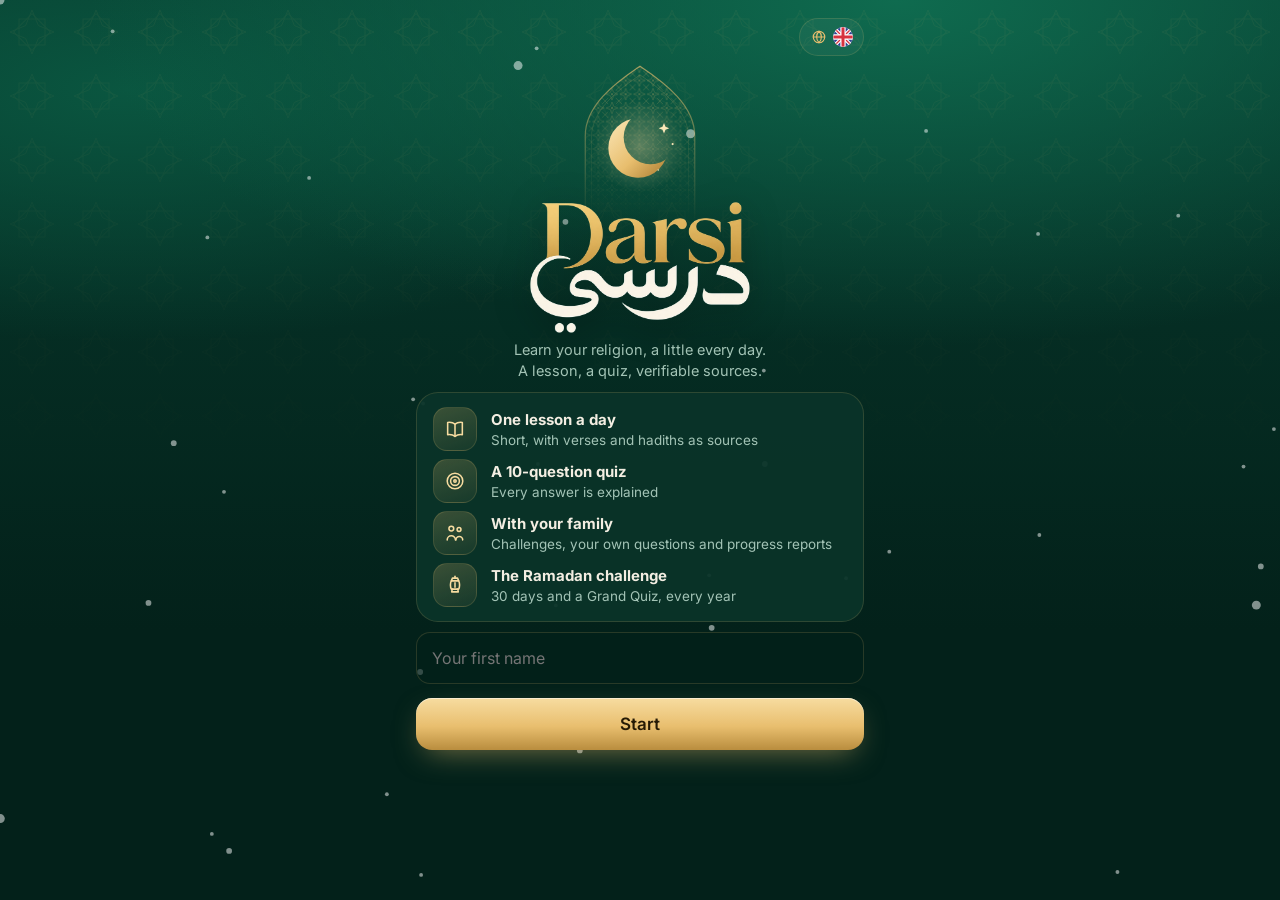
==== commit eacc330a: "Bouton i : signaler une question" ====
--- a/index.html
+++ b/index.html
@@ -75,6 +75,7 @@
 <script src="js/decouvrir.js"></script>
 <script src="js/app.js"></script>
 <script src="js/en_ligne.js"></script>
+<script src="js/signaler.js"></script>
 <script src="js/imam.js"></script>
 <script src="js/pwa.js"></script>
 </body>
--- a/css/nour.css
+++ b/css/nour.css
@@ -934,3 +934,15 @@
 .nv-texte .petit{margin-top:6px}
 .nv-go{display:flex;align-items:center;gap:6px;margin-top:8px;color:var(--or2);font-size:14px}
 .paires-r .paire-r{font-size:14px;padding:10px 12px}
+
+/* Signaler une question */
+.btn-sig{width:36px;height:36px;flex:none;padding:0;border:0;border-radius:50%;background:none;color:var(--doux);display:inline-flex;align-items:center;justify-content:center;vertical-align:middle;cursor:pointer}
+.btn-sig:focus-visible{outline:2px solid var(--or2)}
+.fc-cat+.btn-sig{margin-inline-start:-4px}.fc-tete .fc-cat{margin-inline-start:auto}
+dialog.sig{margin:auto;width:min(92vw,430px);max-height:88dvh;overflow:auto;padding:20px;border:1px solid var(--or);border-radius:24px;background:#06291f;color:var(--texte)}
+dialog.sig::backdrop{background:rgba(0,0,0,.65)}
+.sig-txt{margin:12px 0;padding:10px 12px;border-inline-start:3px solid var(--or);font-size:15px;line-height:1.4}
+.sig-q{display:block;margin:12px 0;font-size:13px}.sig select,.sig textarea{width:100%;margin-top:8px;padding:12px;border:1px solid var(--bord);border-radius:14px;background:#03211a;color:var(--texte);font:16px var(--corps)}
+.sig-motifs label{display:flex;align-items:center;gap:10px;padding:8px 2px;font-size:15px;cursor:pointer}.sig-motifs input{accent-color:var(--or);width:18px;height:18px;flex:none}
+.sig .petit{margin-top:8px}
+.sig .sig-motifs label{margin:0;padding:7px 2px}.sig .sig-motifs input{margin:0}.sig .sig-motifs span{margin:0}
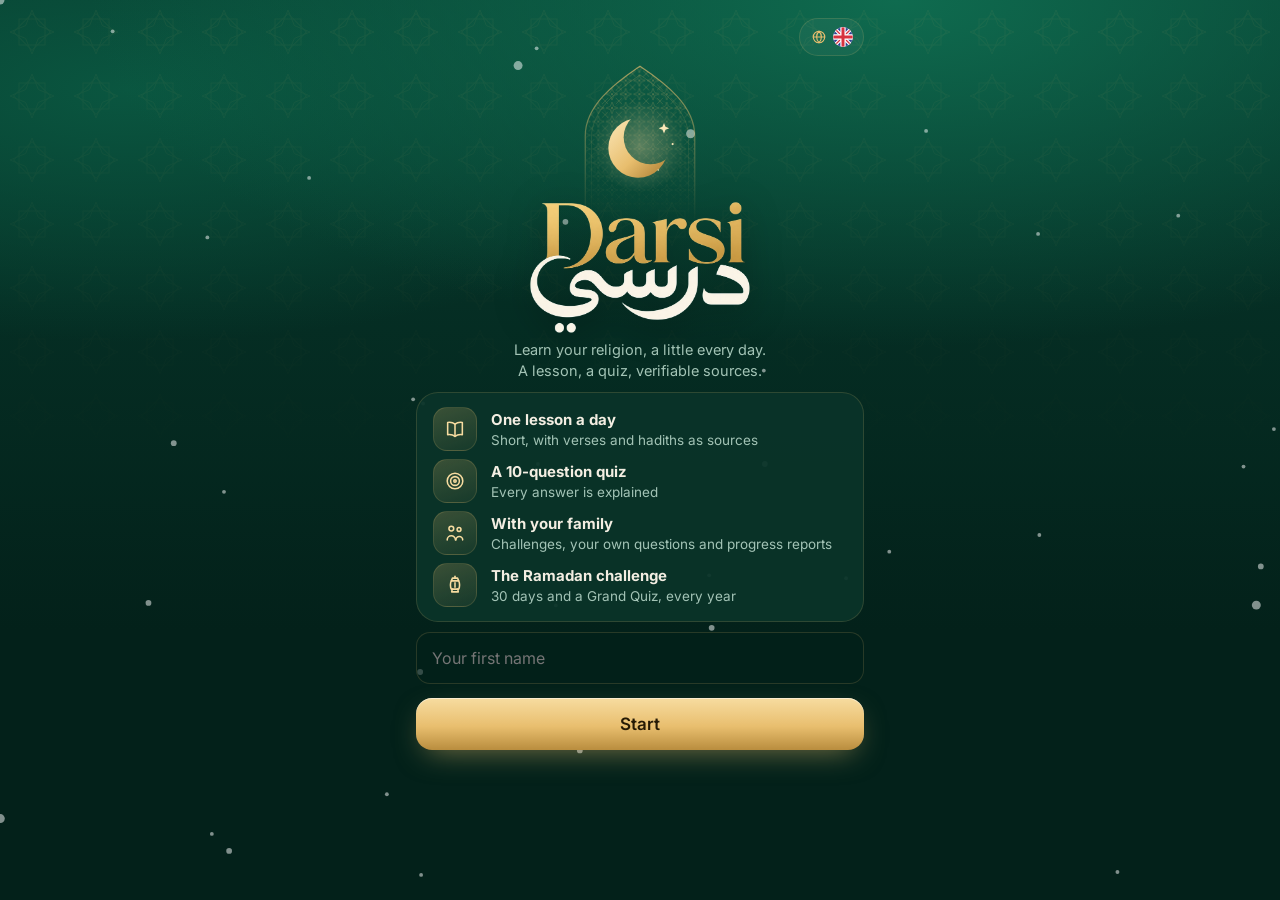
==== commit eb4703af: "Partager : bouton toujours visible ; mises à jour sans mélange de versions" ====
--- a/index.html
+++ b/index.html
@@ -13,7 +13,7 @@
 <link rel="preconnect" href="https://fonts.googleapis.com">
 <link rel="preconnect" href="https://fonts.gstatic.com" crossorigin>
 <link href="https://fonts.googleapis.com/css2?family=Amiri:wght@400;700&family=Fraunces:opsz,wght@9..144,600;9..144,700&family=Inter:wght@400;500;600;700&family=Tajawal:wght@400;500;700&display=swap" rel="stylesheet">
-<link rel="stylesheet" href="css/nour.css">
+<link rel="stylesheet" href="css/nour.css?v=2d189910dca0">
 </head>
 <body>
 <!-- Animation d'ouverture JINA Studios : jouée en premier à chaque lancement, puis on entre dans l'appli (js/app.js, finIntro) -->
@@ -52,31 +52,33 @@
   <section class="ecran" id="e-decouvrir"></section>
 </div>
 <nav class="onglets" id="onglets"></nav>
-<script src="js/icones.js"></script>
-<script src="js/i18n.js"></script>
-<script src="js/structure.js"></script>
-<script src="js/sources.js"></script>
-<script src="contenu/rappels.js"></script>
-<script src="contenu/fr.js"></script>
-<script src="contenu/fr-expert.js"></script>
-<script src="contenu/fr-plus.js"></script>
-<script src="contenu/legal-fr.js"></script>
-<script src="contenu/calendrier-fr.js"></script>
-<script src="contenu/invocations-fr.js"></script>
-<script src="contenu/en.js"></script><script src="contenu/en-expert.js"></script><script src="contenu/legal-en.js"></script><script src="contenu/calendrier-en.js"></script><script src="contenu/invocations-en.js"></script>
-<script src="contenu/ar.js"></script><script src="contenu/ar-expert.js"></script><script src="contenu/legal-ar.js"></script><script src="contenu/calendrier-ar.js"></script><script src="contenu/invocations-ar.js"></script>
-<script src="contenu/id.js"></script><script src="contenu/id-expert.js"></script><script src="contenu/legal-id.js"></script><script src="contenu/calendrier-id.js"></script><script src="contenu/invocations-id.js"></script>
-<script src="contenu/tr.js"></script><script src="contenu/tr-expert.js"></script><script src="contenu/legal-tr.js"></script><script src="contenu/calendrier-tr.js"></script><script src="contenu/invocations-tr.js"></script>
-<script src="contenu/de.js"></script><script src="contenu/de-expert.js"></script><script src="contenu/legal-de.js"></script><script src="contenu/calendrier-de.js"></script><script src="contenu/invocations-de.js"></script>
-<script src="contenu/nl.js"></script><script src="contenu/nl-expert.js"></script><script src="contenu/legal-nl.js"></script><script src="contenu/calendrier-nl.js"></script><script src="contenu/invocations-nl.js"></script>
-<script src="contenu/es.js"></script><script src="contenu/es-expert.js"></script><script src="contenu/legal-es.js"></script><script src="contenu/calendrier-es.js"></script><script src="contenu/invocations-es.js"></script>
-<script src="contenu/it.js"></script><script src="contenu/it-expert.js"></script><script src="contenu/legal-it.js"></script><script src="contenu/calendrier-it.js"></script><script src="contenu/invocations-it.js"></script>
-<script src="js/geomag.js"></script>
-<script src="js/decouvrir.js"></script>
-<script src="js/app.js"></script>
-<script src="js/en_ligne.js"></script>
-<script src="js/signaler.js"></script>
-<script src="js/imam.js"></script>
-<script src="js/pwa.js"></script>
+<script src="js/icones.js?v=2d189910dca0"></script>
+<script src="js/i18n.js?v=2d189910dca0"></script>
+<script src="js/structure.js?v=2d189910dca0"></script>
+<script src="js/sources.js?v=2d189910dca0"></script>
+<script src="contenu/rappels.js?v=2d189910dca0"></script>
+<script src="contenu/fr.js?v=2d189910dca0"></script>
+<script src="contenu/fr-expert.js?v=2d189910dca0"></script>
+<script src="contenu/fr-plus.js?v=2d189910dca0"></script>
+<script src="contenu/legal-fr.js?v=2d189910dca0"></script>
+<script src="contenu/calendrier-fr.js?v=2d189910dca0"></script>
+<script src="contenu/invocations-fr.js?v=2d189910dca0"></script>
+<script src="contenu/en.js?v=2d189910dca0"></script><script src="contenu/en-expert.js?v=2d189910dca0"></script><script src="contenu/legal-en.js?v=2d189910dca0"></script><script src="contenu/calendrier-en.js?v=2d189910dca0"></script><script src="contenu/invocations-en.js?v=2d189910dca0"></script>
+<script src="contenu/ar.js?v=2d189910dca0"></script><script src="contenu/ar-expert.js?v=2d189910dca0"></script><script src="contenu/legal-ar.js?v=2d189910dca0"></script><script src="contenu/calendrier-ar.js?v=2d189910dca0"></script><script src="contenu/invocations-ar.js?v=2d189910dca0"></script>
+<script src="contenu/id.js?v=2d189910dca0"></script><script src="contenu/id-expert.js?v=2d189910dca0"></script><script src="contenu/legal-id.js?v=2d189910dca0"></script><script src="contenu/calendrier-id.js?v=2d189910dca0"></script><script src="contenu/invocations-id.js?v=2d189910dca0"></script>
+<script src="contenu/tr.js?v=2d189910dca0"></script><script src="contenu/tr-expert.js?v=2d189910dca0"></script><script src="contenu/legal-tr.js?v=2d189910dca0"></script><script src="contenu/calendrier-tr.js?v=2d189910dca0"></script><script src="contenu/invocations-tr.js?v=2d189910dca0"></script>
+<script src="contenu/de.js?v=2d189910dca0"></script><script src="contenu/de-expert.js?v=2d189910dca0"></script><script src="contenu/legal-de.js?v=2d189910dca0"></script><script src="contenu/calendrier-de.js?v=2d189910dca0"></script><script src="contenu/invocations-de.js?v=2d189910dca0"></script>
+<script src="contenu/nl.js?v=2d189910dca0"></script><script src="contenu/nl-expert.js?v=2d189910dca0"></script><script src="contenu/legal-nl.js?v=2d189910dca0"></script><script src="contenu/calendrier-nl.js?v=2d189910dca0"></script><script src="contenu/invocations-nl.js?v=2d189910dca0"></script>
+<script src="contenu/es.js?v=2d189910dca0"></script><script src="contenu/es-expert.js?v=2d189910dca0"></script><script src="contenu/legal-es.js?v=2d189910dca0"></script><script src="contenu/calendrier-es.js?v=2d189910dca0"></script><script src="contenu/invocations-es.js?v=2d189910dca0"></script>
+<script src="contenu/it.js?v=2d189910dca0"></script><script src="contenu/it-expert.js?v=2d189910dca0"></script><script src="contenu/legal-it.js?v=2d189910dca0"></script><script src="contenu/calendrier-it.js?v=2d189910dca0"></script><script src="contenu/invocations-it.js?v=2d189910dca0"></script>
+<script src="js/geomag.js?v=2d189910dca0"></script>
+<script src="js/fonds-mini.js?v=2d189910dca0"></script>
+<script src="js/partage.js?v=2d189910dca0"></script>
+<script src="js/decouvrir.js?v=2d189910dca0"></script>
+<script src="js/app.js?v=2d189910dca0"></script>
+<script src="js/en_ligne.js?v=2d189910dca0"></script>
+<script src="js/signaler.js?v=2d189910dca0"></script>
+<script src="js/imam.js?v=2d189910dca0"></script>
+<script src="js/pwa.js?v=2d189910dca0"></script>
 </body>
 </html>
--- a/css/nour.css
+++ b/css/nour.css
@@ -946,3 +946,28 @@
 .sig-motifs label{display:flex;align-items:center;gap:10px;padding:8px 2px;font-size:15px;cursor:pointer}.sig-motifs input{accent-color:var(--or);width:18px;height:18px;flex:none}
 .sig .petit{margin-top:8px}
 .sig .sig-motifs label{margin:0;padding:7px 2px}.sig .sig-motifs input{margin:0}.sig .sig-motifs span{margin:0}
+
+/* Partage en image */
+dialog.pf{margin:auto;width:min(96vw,460px);max-height:96dvh;overflow:auto;padding:14px;border:1px solid var(--or);border-radius:24px;background:#06291f;color:var(--texte)}
+dialog.pf::backdrop{background:rgba(0,0,0,.75)}
+.pf-tete{display:flex;align-items:center;justify-content:space-between;gap:8px}.pf-tete h2{font-size:19px;margin:0}
+.pf canvas{display:block;margin:10px auto;max-width:100%;max-height:50dvh;border-radius:16px;box-shadow:0 10px 30px rgba(0,0,0,.5)}
+.pf-formats{display:flex;justify-content:center;gap:8px}.pf-formats button{padding:8px 16px;border-radius:14px;border:1px solid var(--bord);background:none;color:var(--texte);font:600 14px var(--corps)}
+.pf-formats .on{background:var(--or);color:#251a05}
+.pf-fonds{display:flex;gap:8px;overflow-x:auto;padding:12px 2px;scrollbar-width:none}
+.pf-fonds button{flex:none;width:66px;height:66px;padding:0;border:2px solid transparent;border-radius:14px;overflow:hidden;background:linear-gradient(160deg,#0f6b4f,#03211a)}
+.pf-fonds img{width:100%;height:100%;object-fit:cover;display:block}.pf-fonds .on{border-color:var(--or2)}
+.pf-nom{text-align:center;font-size:12.5px;color:var(--doux);min-height:18px}
+.pf .btn{margin-top:8px;padding:13px}.pf-duo{display:grid;grid-template-columns:1fr 1fr;gap:8px}.pf-duo .btn{font-size:14px}
+
+.pf-parts{display:flex;justify-content:center;flex-wrap:wrap;gap:6px;margin-top:8px}.pf-parts button{padding:6px 12px;border-radius:14px;border:1px solid var(--bord);background:none;color:var(--doux);font:600 13px var(--corps)}
+.pf-parts .on{border-color:var(--or2);color:var(--or2);background:rgba(232,190,110,.12)}
+.pf canvas{max-height:44dvh}
+.pf-teintes{display:flex;align-items:center;gap:8px;font-size:13px;color:var(--doux);margin-bottom:6px}.pf-teintes button{width:28px;height:28px;flex:none;border-radius:50%;border:2px solid rgba(255,255,255,.25);padding:0}
+.pf-teintes .on{border-color:var(--or2);box-shadow:0 0 0 2px rgba(247,220,160,.35)}.pf-teintes input{flex:1;min-width:60px;accent-color:var(--or)}
+
+/* 2026-11-24 : carte longue = on défile dedans, sans couper le haut ; Partager dans l'en-tête, toujours atteignable */
+.fc-in{justify-content:flex-start}
+.fc-tete{position:sticky;top:-22px;z-index:2}
+.fc-tete .fc-partage{margin-inline-start:0;background:rgba(3,33,26,.75)}
+.fc-tete .fc-tag+.fc-partage,.fc-tete .fc-tag+.btn-sig{margin-inline-start:auto}
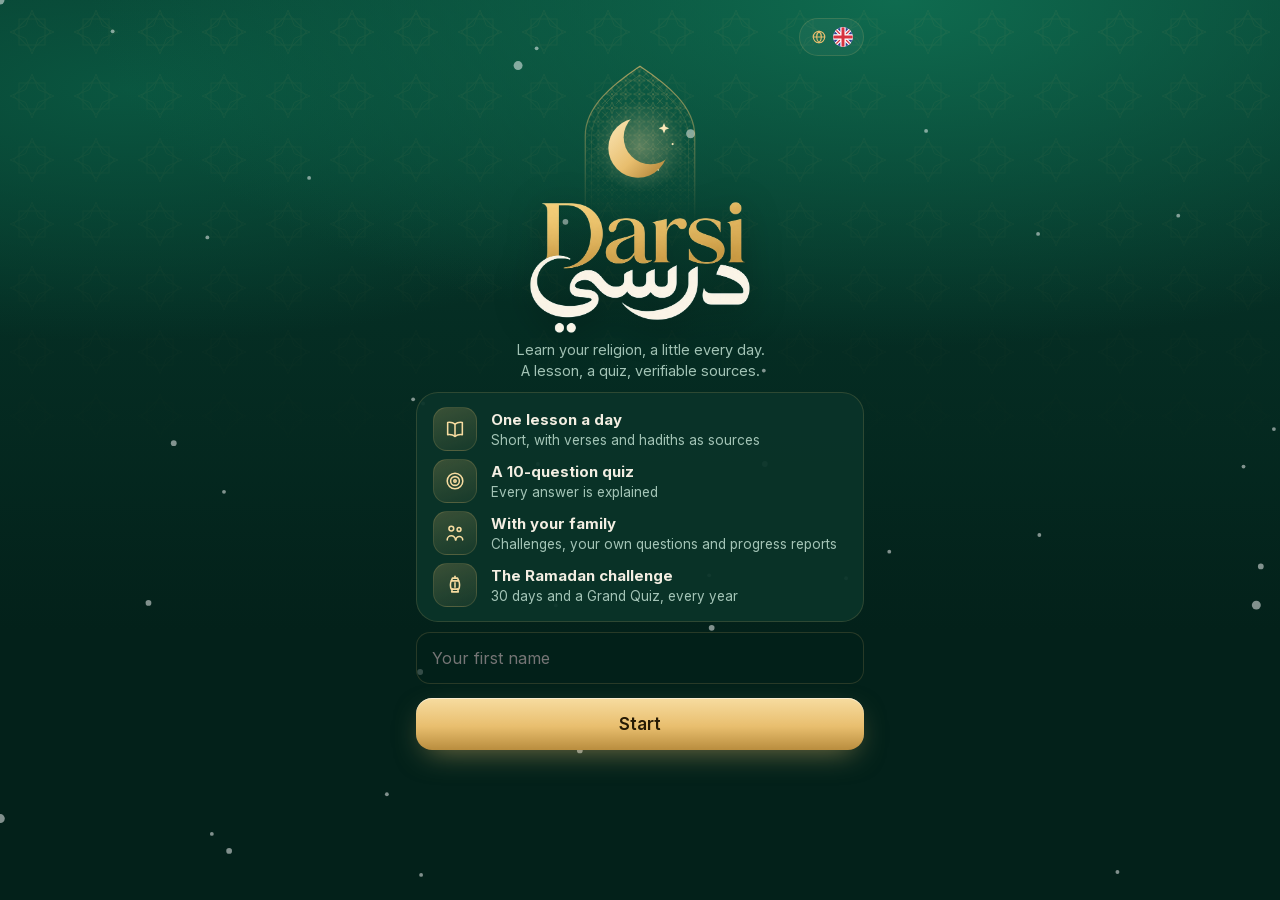
==== commit 4baef351: "Quiz à distance par groupe, polices embarquées, confidentialité à jour Co-Authored-By: Claude Opus 5" ====
--- a/index.html
+++ b/index.html
@@ -10,10 +10,8 @@
 <link rel="manifest" href="pwa/manifest.webmanifest">
 <meta name="apple-mobile-web-app-capable" content="yes"><meta name="mobile-web-app-capable" content="yes">
 <meta name="apple-mobile-web-app-status-bar-style" content="black-translucent"><meta name="apple-mobile-web-app-title" content="Darsi"><!-- nom : voir NOM_APP dans js/structure.js -->
-<link rel="preconnect" href="https://fonts.googleapis.com">
-<link rel="preconnect" href="https://fonts.gstatic.com" crossorigin>
-<link href="https://fonts.googleapis.com/css2?family=Amiri:wght@400;700&family=Fraunces:opsz,wght@9..144,600;9..144,700&family=Inter:wght@400;500;600;700&family=Tajawal:wght@400;500;700&display=swap" rel="stylesheet">
-<link rel="stylesheet" href="css/nour.css?v=2d189910dca0">
+<link rel="stylesheet" href="css/polices/polices.css?v=18c3c3be345f">
+<link rel="stylesheet" href="css/nour.css?v=18c3c3be345f">
 </head>
 <body>
 <!-- Animation d'ouverture JINA Studios : jouée en premier à chaque lancement, puis on entre dans l'appli (js/app.js, finIntro) -->
@@ -49,36 +47,38 @@
   <section class="ecran" id="e-imam-poser"></section>
   <section class="ecran" id="e-mosquees"></section>
   <section class="ecran" id="e-espace-imam"></section>
+  <section class="ecran" id="e-groupe"></section>
   <section class="ecran" id="e-decouvrir"></section>
 </div>
 <nav class="onglets" id="onglets"></nav>
-<script src="js/icones.js?v=2d189910dca0"></script>
-<script src="js/i18n.js?v=2d189910dca0"></script>
-<script src="js/structure.js?v=2d189910dca0"></script>
-<script src="js/sources.js?v=2d189910dca0"></script>
-<script src="contenu/rappels.js?v=2d189910dca0"></script>
-<script src="contenu/fr.js?v=2d189910dca0"></script>
-<script src="contenu/fr-expert.js?v=2d189910dca0"></script>
-<script src="contenu/fr-plus.js?v=2d189910dca0"></script>
-<script src="contenu/legal-fr.js?v=2d189910dca0"></script>
-<script src="contenu/calendrier-fr.js?v=2d189910dca0"></script>
-<script src="contenu/invocations-fr.js?v=2d189910dca0"></script>
-<script src="contenu/en.js?v=2d189910dca0"></script><script src="contenu/en-expert.js?v=2d189910dca0"></script><script src="contenu/legal-en.js?v=2d189910dca0"></script><script src="contenu/calendrier-en.js?v=2d189910dca0"></script><script src="contenu/invocations-en.js?v=2d189910dca0"></script>
-<script src="contenu/ar.js?v=2d189910dca0"></script><script src="contenu/ar-expert.js?v=2d189910dca0"></script><script src="contenu/legal-ar.js?v=2d189910dca0"></script><script src="contenu/calendrier-ar.js?v=2d189910dca0"></script><script src="contenu/invocations-ar.js?v=2d189910dca0"></script>
-<script src="contenu/id.js?v=2d189910dca0"></script><script src="contenu/id-expert.js?v=2d189910dca0"></script><script src="contenu/legal-id.js?v=2d189910dca0"></script><script src="contenu/calendrier-id.js?v=2d189910dca0"></script><script src="contenu/invocations-id.js?v=2d189910dca0"></script>
-<script src="contenu/tr.js?v=2d189910dca0"></script><script src="contenu/tr-expert.js?v=2d189910dca0"></script><script src="contenu/legal-tr.js?v=2d189910dca0"></script><script src="contenu/calendrier-tr.js?v=2d189910dca0"></script><script src="contenu/invocations-tr.js?v=2d189910dca0"></script>
-<script src="contenu/de.js?v=2d189910dca0"></script><script src="contenu/de-expert.js?v=2d189910dca0"></script><script src="contenu/legal-de.js?v=2d189910dca0"></script><script src="contenu/calendrier-de.js?v=2d189910dca0"></script><script src="contenu/invocations-de.js?v=2d189910dca0"></script>
-<script src="contenu/nl.js?v=2d189910dca0"></script><script src="contenu/nl-expert.js?v=2d189910dca0"></script><script src="contenu/legal-nl.js?v=2d189910dca0"></script><script src="contenu/calendrier-nl.js?v=2d189910dca0"></script><script src="contenu/invocations-nl.js?v=2d189910dca0"></script>
-<script src="contenu/es.js?v=2d189910dca0"></script><script src="contenu/es-expert.js?v=2d189910dca0"></script><script src="contenu/legal-es.js?v=2d189910dca0"></script><script src="contenu/calendrier-es.js?v=2d189910dca0"></script><script src="contenu/invocations-es.js?v=2d189910dca0"></script>
-<script src="contenu/it.js?v=2d189910dca0"></script><script src="contenu/it-expert.js?v=2d189910dca0"></script><script src="contenu/legal-it.js?v=2d189910dca0"></script><script src="contenu/calendrier-it.js?v=2d189910dca0"></script><script src="contenu/invocations-it.js?v=2d189910dca0"></script>
-<script src="js/geomag.js?v=2d189910dca0"></script>
-<script src="js/fonds-mini.js?v=2d189910dca0"></script>
-<script src="js/partage.js?v=2d189910dca0"></script>
-<script src="js/decouvrir.js?v=2d189910dca0"></script>
-<script src="js/app.js?v=2d189910dca0"></script>
-<script src="js/en_ligne.js?v=2d189910dca0"></script>
-<script src="js/signaler.js?v=2d189910dca0"></script>
-<script src="js/imam.js?v=2d189910dca0"></script>
-<script src="js/pwa.js?v=2d189910dca0"></script>
+<script src="js/icones.js?v=18c3c3be345f"></script>
+<script src="js/i18n.js?v=18c3c3be345f"></script>
+<script src="js/structure.js?v=18c3c3be345f"></script>
+<script src="js/sources.js?v=18c3c3be345f"></script>
+<script src="contenu/rappels.js?v=18c3c3be345f"></script>
+<script src="contenu/fr.js?v=18c3c3be345f"></script>
+<script src="contenu/fr-expert.js?v=18c3c3be345f"></script>
+<script src="contenu/fr-plus.js?v=18c3c3be345f"></script>
+<script src="contenu/legal-fr.js?v=18c3c3be345f"></script>
+<script src="contenu/calendrier-fr.js?v=18c3c3be345f"></script>
+<script src="contenu/invocations-fr.js?v=18c3c3be345f"></script>
+<script src="contenu/en.js?v=18c3c3be345f"></script><script src="contenu/en-expert.js?v=18c3c3be345f"></script><script src="contenu/legal-en.js?v=18c3c3be345f"></script><script src="contenu/calendrier-en.js?v=18c3c3be345f"></script><script src="contenu/invocations-en.js?v=18c3c3be345f"></script>
+<script src="contenu/ar.js?v=18c3c3be345f"></script><script src="contenu/ar-expert.js?v=18c3c3be345f"></script><script src="contenu/legal-ar.js?v=18c3c3be345f"></script><script src="contenu/calendrier-ar.js?v=18c3c3be345f"></script><script src="contenu/invocations-ar.js?v=18c3c3be345f"></script>
+<script src="contenu/id.js?v=18c3c3be345f"></script><script src="contenu/id-expert.js?v=18c3c3be345f"></script><script src="contenu/legal-id.js?v=18c3c3be345f"></script><script src="contenu/calendrier-id.js?v=18c3c3be345f"></script><script src="contenu/invocations-id.js?v=18c3c3be345f"></script>
+<script src="contenu/tr.js?v=18c3c3be345f"></script><script src="contenu/tr-expert.js?v=18c3c3be345f"></script><script src="contenu/legal-tr.js?v=18c3c3be345f"></script><script src="contenu/calendrier-tr.js?v=18c3c3be345f"></script><script src="contenu/invocations-tr.js?v=18c3c3be345f"></script>
+<script src="contenu/de.js?v=18c3c3be345f"></script><script src="contenu/de-expert.js?v=18c3c3be345f"></script><script src="contenu/legal-de.js?v=18c3c3be345f"></script><script src="contenu/calendrier-de.js?v=18c3c3be345f"></script><script src="contenu/invocations-de.js?v=18c3c3be345f"></script>
+<script src="contenu/nl.js?v=18c3c3be345f"></script><script src="contenu/nl-expert.js?v=18c3c3be345f"></script><script src="contenu/legal-nl.js?v=18c3c3be345f"></script><script src="contenu/calendrier-nl.js?v=18c3c3be345f"></script><script src="contenu/invocations-nl.js?v=18c3c3be345f"></script>
+<script src="contenu/es.js?v=18c3c3be345f"></script><script src="contenu/es-expert.js?v=18c3c3be345f"></script><script src="contenu/legal-es.js?v=18c3c3be345f"></script><script src="contenu/calendrier-es.js?v=18c3c3be345f"></script><script src="contenu/invocations-es.js?v=18c3c3be345f"></script>
+<script src="contenu/it.js?v=18c3c3be345f"></script><script src="contenu/it-expert.js?v=18c3c3be345f"></script><script src="contenu/legal-it.js?v=18c3c3be345f"></script><script src="contenu/calendrier-it.js?v=18c3c3be345f"></script><script src="contenu/invocations-it.js?v=18c3c3be345f"></script>
+<script src="js/geomag.js?v=18c3c3be345f"></script>
+<script src="js/fonds-mini.js?v=18c3c3be345f"></script>
+<script src="js/partage.js?v=18c3c3be345f"></script>
+<script src="js/decouvrir.js?v=18c3c3be345f"></script>
+<script src="js/app.js?v=18c3c3be345f"></script>
+<script src="js/en_ligne.js?v=18c3c3be345f"></script>
+<script src="js/signaler.js?v=18c3c3be345f"></script>
+<script src="js/imam.js?v=18c3c3be345f"></script>
+<script src="js/groupes.js?v=18c3c3be345f"></script>
+<script src="js/pwa.js?v=18c3c3be345f"></script>
 </body>
 </html>
--- a/css/polices/polices.css
+++ b/css/polices/polices.css
@@ -0,0 +1,193 @@
+/* Polices embarquées (aucun appel à Google). Amiri, Fraunces, Inter, Tajawal : licence SIL Open Font License 1.1 */
+@font-face {
+  font-family: 'Amiri';
+  font-style: normal;
+  font-weight: 400;
+  font-display: swap;
+  src: url(amiri-arabic-bd662c.woff2) format('woff2');
+  unicode-range: U+0600-06FF, U+0750-077F, U+0870-0891, U+0897-08E1, U+08E3-08FF, U+200C-200E, U+2010-2011, U+204F, U+2E41, U+FB50-FDFF, U+FE70-FE74, U+FE76-FEFC, U+102E0-102FB, U+10E60-10E7E, U+10EC2-10EC7, U+10EC9-10EEE, U+10EF0-10EFF, U+1EE00-1EE03, U+1EE05-1EE1F, U+1EE21-1EE22, U+1EE24, U+1EE27, U+1EE29-1EE32, U+1EE34-1EE37, U+1EE39, U+1EE3B, U+1EE42, U+1EE47, U+1EE49, U+1EE4B, U+1EE4D-1EE4F, U+1EE51-1EE52, U+1EE54, U+1EE57, U+1EE59, U+1EE5B, U+1EE5D, U+1EE5F, U+1EE61-1EE62, U+1EE64, U+1EE67-1EE6A, U+1EE6C-1EE72, U+1EE74-1EE77, U+1EE79-1EE7C, U+1EE7E, U+1EE80-1EE89, U+1EE8B-1EE9B, U+1EEA1-1EEA3, U+1EEA5-1EEA9, U+1EEAB-1EEBB, U+1EEF0-1EEF1;
+}
+@font-face {
+  font-family: 'Amiri';
+  font-style: normal;
+  font-weight: 400;
+  font-display: swap;
+  src: url(amiri-latin-ext-c417e9.woff2) format('woff2');
+  unicode-range: U+0100-02BA, U+02BD-02C5, U+02C7-02CC, U+02CE-02D7, U+02DD-02FF, U+0304, U+0308, U+0329, U+1D00-1DBF, U+1E00-1E9F, U+1EF2-1EFF, U+2020, U+20A0-20AB, U+20AD-20C4, U+2113, U+2C60-2C7F, U+A720-A7FF;
+}
+@font-face {
+  font-family: 'Amiri';
+  font-style: normal;
+  font-weight: 400;
+  font-display: swap;
+  src: url(amiri-latin-cea212.woff2) format('woff2');
+  unicode-range: U+0000-00FF, U+0131, U+0152-0153, U+02BB-02BC, U+02C6, U+02DA, U+02DC, U+0304, U+0308, U+0329, U+2000-206F, U+20AC, U+2122, U+2191, U+2193, U+2212, U+2215, U+FEFF, U+FFFD;
+}
+@font-face {
+  font-family: 'Amiri';
+  font-style: normal;
+  font-weight: 700;
+  font-display: swap;
+  src: url(amiri-arabic-dcbe32.woff2) format('woff2');
+  unicode-range: U+0600-06FF, U+0750-077F, U+0870-0891, U+0897-08E1, U+08E3-08FF, U+200C-200E, U+2010-2011, U+204F, U+2E41, U+FB50-FDFF, U+FE70-FE74, U+FE76-FEFC, U+102E0-102FB, U+10E60-10E7E, U+10EC2-10EC7, U+10EC9-10EEE, U+10EF0-10EFF, U+1EE00-1EE03, U+1EE05-1EE1F, U+1EE21-1EE22, U+1EE24, U+1EE27, U+1EE29-1EE32, U+1EE34-1EE37, U+1EE39, U+1EE3B, U+1EE42, U+1EE47, U+1EE49, U+1EE4B, U+1EE4D-1EE4F, U+1EE51-1EE52, U+1EE54, U+1EE57, U+1EE59, U+1EE5B, U+1EE5D, U+1EE5F, U+1EE61-1EE62, U+1EE64, U+1EE67-1EE6A, U+1EE6C-1EE72, U+1EE74-1EE77, U+1EE79-1EE7C, U+1EE7E, U+1EE80-1EE89, U+1EE8B-1EE9B, U+1EEA1-1EEA3, U+1EEA5-1EEA9, U+1EEAB-1EEBB, U+1EEF0-1EEF1;
+}
+@font-face {
+  font-family: 'Amiri';
+  font-style: normal;
+  font-weight: 700;
+  font-display: swap;
+  src: url(amiri-latin-ext-64001b.woff2) format('woff2');
+  unicode-range: U+0100-02BA, U+02BD-02C5, U+02C7-02CC, U+02CE-02D7, U+02DD-02FF, U+0304, U+0308, U+0329, U+1D00-1DBF, U+1E00-1E9F, U+1EF2-1EFF, U+2020, U+20A0-20AB, U+20AD-20C4, U+2113, U+2C60-2C7F, U+A720-A7FF;
+}
+@font-face {
+  font-family: 'Amiri';
+  font-style: normal;
+  font-weight: 700;
+  font-display: swap;
+  src: url(amiri-latin-a5e2ba.woff2) format('woff2');
+  unicode-range: U+0000-00FF, U+0131, U+0152-0153, U+02BB-02BC, U+02C6, U+02DA, U+02DC, U+0304, U+0308, U+0329, U+2000-206F, U+20AC, U+2122, U+2191, U+2193, U+2212, U+2215, U+FEFF, U+FFFD;
+}
+@font-face {
+  font-family: 'Fraunces';
+  font-style: normal;
+  font-weight: 600;
+  font-display: swap;
+  src: url(fraunces-latin-ext-359211.woff2) format('woff2');
+  unicode-range: U+0100-02BA, U+02BD-02C5, U+02C7-02CC, U+02CE-02D7, U+02DD-02FF, U+0304, U+0308, U+0329, U+1D00-1DBF, U+1E00-1E9F, U+1EF2-1EFF, U+2020, U+20A0-20AB, U+20AD-20C4, U+2113, U+2C60-2C7F, U+A720-A7FF;
+}
+@font-face {
+  font-family: 'Fraunces';
+  font-style: normal;
+  font-weight: 600;
+  font-display: swap;
+  src: url(fraunces-latin-5d2835.woff2) format('woff2');
+  unicode-range: U+0000-00FF, U+0131, U+0152-0153, U+02BB-02BC, U+02C6, U+02DA, U+02DC, U+0304, U+0308, U+0329, U+2000-206F, U+20AC, U+2122, U+2191, U+2193, U+2212, U+2215, U+FEFF, U+FFFD;
+}
+@font-face {
+  font-family: 'Fraunces';
+  font-style: normal;
+  font-weight: 700;
+  font-display: swap;
+  src: url(fraunces-latin-ext-359211.woff2) format('woff2');
+  unicode-range: U+0100-02BA, U+02BD-02C5, U+02C7-02CC, U+02CE-02D7, U+02DD-02FF, U+0304, U+0308, U+0329, U+1D00-1DBF, U+1E00-1E9F, U+1EF2-1EFF, U+2020, U+20A0-20AB, U+20AD-20C4, U+2113, U+2C60-2C7F, U+A720-A7FF;
+}
+@font-face {
+  font-family: 'Fraunces';
+  font-style: normal;
+  font-weight: 700;
+  font-display: swap;
+  src: url(fraunces-latin-5d2835.woff2) format('woff2');
+  unicode-range: U+0000-00FF, U+0131, U+0152-0153, U+02BB-02BC, U+02C6, U+02DA, U+02DC, U+0304, U+0308, U+0329, U+2000-206F, U+20AC, U+2122, U+2191, U+2193, U+2212, U+2215, U+FEFF, U+FFFD;
+}
+@font-face {
+  font-family: 'Inter';
+  font-style: normal;
+  font-weight: 400;
+  font-display: swap;
+  src: url(inter-latin-ext-01ba6c.woff2) format('woff2');
+  unicode-range: U+0100-02BA, U+02BD-02C5, U+02C7-02CC, U+02CE-02D7, U+02DD-02FF, U+0304, U+0308, U+0329, U+1D00-1DBF, U+1E00-1E9F, U+1EF2-1EFF, U+2020, U+20A0-20AB, U+20AD-20C4, U+2113, U+2C60-2C7F, U+A720-A7FF;
+}
+@font-face {
+  font-family: 'Inter';
+  font-style: normal;
+  font-weight: 400;
+  font-display: swap;
+  src: url(inter-latin-65850a.woff2) format('woff2');
+  unicode-range: U+0000-00FF, U+0131, U+0152-0153, U+02BB-02BC, U+02C6, U+02DA, U+02DC, U+0304, U+0308, U+0329, U+2000-206F, U+20AC, U+2122, U+2191, U+2193, U+2212, U+2215, U+FEFF, U+FFFD;
+}
+@font-face {
+  font-family: 'Inter';
+  font-style: normal;
+  font-weight: 500;
+  font-display: swap;
+  src: url(inter-latin-ext-01ba6c.woff2) format('woff2');
+  unicode-range: U+0100-02BA, U+02BD-02C5, U+02C7-02CC, U+02CE-02D7, U+02DD-02FF, U+0304, U+0308, U+0329, U+1D00-1DBF, U+1E00-1E9F, U+1EF2-1EFF, U+2020, U+20A0-20AB, U+20AD-20C4, U+2113, U+2C60-2C7F, U+A720-A7FF;
+}
+@font-face {
+  font-family: 'Inter';
+  font-style: normal;
+  font-weight: 500;
+  font-display: swap;
+  src: url(inter-latin-65850a.woff2) format('woff2');
+  unicode-range: U+0000-00FF, U+0131, U+0152-0153, U+02BB-02BC, U+02C6, U+02DA, U+02DC, U+0304, U+0308, U+0329, U+2000-206F, U+20AC, U+2122, U+2191, U+2193, U+2212, U+2215, U+FEFF, U+FFFD;
+}
+@font-face {
+  font-family: 'Inter';
+  font-style: normal;
+  font-weight: 600;
+  font-display: swap;
+  src: url(inter-latin-ext-01ba6c.woff2) format('woff2');
+  unicode-range: U+0100-02BA, U+02BD-02C5, U+02C7-02CC, U+02CE-02D7, U+02DD-02FF, U+0304, U+0308, U+0329, U+1D00-1DBF, U+1E00-1E9F, U+1EF2-1EFF, U+2020, U+20A0-20AB, U+20AD-20C4, U+2113, U+2C60-2C7F, U+A720-A7FF;
+}
+@font-face {
+  font-family: 'Inter';
+  font-style: normal;
+  font-weight: 600;
+  font-display: swap;
+  src: url(inter-latin-65850a.woff2) format('woff2');
+  unicode-range: U+0000-00FF, U+0131, U+0152-0153, U+02BB-02BC, U+02C6, U+02DA, U+02DC, U+0304, U+0308, U+0329, U+2000-206F, U+20AC, U+2122, U+2191, U+2193, U+2212, U+2215, U+FEFF, U+FFFD;
+}
+@font-face {
+  font-family: 'Inter';
+  font-style: normal;
+  font-weight: 700;
+  font-display: swap;
+  src: url(inter-latin-ext-01ba6c.woff2) format('woff2');
+  unicode-range: U+0100-02BA, U+02BD-02C5, U+02C7-02CC, U+02CE-02D7, U+02DD-02FF, U+0304, U+0308, U+0329, U+1D00-1DBF, U+1E00-1E9F, U+1EF2-1EFF, U+2020, U+20A0-20AB, U+20AD-20C4, U+2113, U+2C60-2C7F, U+A720-A7FF;
+}
+@font-face {
+  font-family: 'Inter';
+  font-style: normal;
+  font-weight: 700;
+  font-display: swap;
+  src: url(inter-latin-65850a.woff2) format('woff2');
+  unicode-range: U+0000-00FF, U+0131, U+0152-0153, U+02BB-02BC, U+02C6, U+02DA, U+02DC, U+0304, U+0308, U+0329, U+2000-206F, U+20AC, U+2122, U+2191, U+2193, U+2212, U+2215, U+FEFF, U+FFFD;
+}
+@font-face {
+  font-family: 'Tajawal';
+  font-style: normal;
+  font-weight: 400;
+  font-display: swap;
+  src: url(tajawal-arabic-69e227.woff2) format('woff2');
+  unicode-range: U+0600-06FF, U+0750-077F, U+0870-0891, U+0897-08E1, U+08E3-08FF, U+200C-200E, U+2010-2011, U+204F, U+2E41, U+FB50-FDFF, U+FE70-FE74, U+FE76-FEFC, U+102E0-102FB, U+10E60-10E7E, U+10EC2-10EC7, U+10EC9-10EEE, U+10EF0-10EFF, U+1EE00-1EE03, U+1EE05-1EE1F, U+1EE21-1EE22, U+1EE24, U+1EE27, U+1EE29-1EE32, U+1EE34-1EE37, U+1EE39, U+1EE3B, U+1EE42, U+1EE47, U+1EE49, U+1EE4B, U+1EE4D-1EE4F, U+1EE51-1EE52, U+1EE54, U+1EE57, U+1EE59, U+1EE5B, U+1EE5D, U+1EE5F, U+1EE61-1EE62, U+1EE64, U+1EE67-1EE6A, U+1EE6C-1EE72, U+1EE74-1EE77, U+1EE79-1EE7C, U+1EE7E, U+1EE80-1EE89, U+1EE8B-1EE9B, U+1EEA1-1EEA3, U+1EEA5-1EEA9, U+1EEAB-1EEBB, U+1EEF0-1EEF1;
+}
+@font-face {
+  font-family: 'Tajawal';
+  font-style: normal;
+  font-weight: 400;
+  font-display: swap;
+  src: url(tajawal-latin-fc0025.woff2) format('woff2');
+  unicode-range: U+0000-00FF, U+0131, U+0152-0153, U+02BB-02BC, U+02C6, U+02DA, U+02DC, U+0304, U+0308, U+0329, U+2000-206F, U+20AC, U+2122, U+2191, U+2193, U+2212, U+2215, U+FEFF, U+FFFD;
+}
+@font-face {
+  font-family: 'Tajawal';
+  font-style: normal;
+  font-weight: 500;
+  font-display: swap;
+  src: url(tajawal-arabic-cd125f.woff2) format('woff2');
+  unicode-range: U+0600-06FF, U+0750-077F, U+0870-0891, U+0897-08E1, U+08E3-08FF, U+200C-200E, U+2010-2011, U+204F, U+2E41, U+FB50-FDFF, U+FE70-FE74, U+FE76-FEFC, U+102E0-102FB, U+10E60-10E7E, U+10EC2-10EC7, U+10EC9-10EEE, U+10EF0-10EFF, U+1EE00-1EE03, U+1EE05-1EE1F, U+1EE21-1EE22, U+1EE24, U+1EE27, U+1EE29-1EE32, U+1EE34-1EE37, U+1EE39, U+1EE3B, U+1EE42, U+1EE47, U+1EE49, U+1EE4B, U+1EE4D-1EE4F, U+1EE51-1EE52, U+1EE54, U+1EE57, U+1EE59, U+1EE5B, U+1EE5D, U+1EE5F, U+1EE61-1EE62, U+1EE64, U+1EE67-1EE6A, U+1EE6C-1EE72, U+1EE74-1EE77, U+1EE79-1EE7C, U+1EE7E, U+1EE80-1EE89, U+1EE8B-1EE9B, U+1EEA1-1EEA3, U+1EEA5-1EEA9, U+1EEAB-1EEBB, U+1EEF0-1EEF1;
+}
+@font-face {
+  font-family: 'Tajawal';
+  font-style: normal;
+  font-weight: 500;
+  font-display: swap;
+  src: url(tajawal-latin-fc627d.woff2) format('woff2');
+  unicode-range: U+0000-00FF, U+0131, U+0152-0153, U+02BB-02BC, U+02C6, U+02DA, U+02DC, U+0304, U+0308, U+0329, U+2000-206F, U+20AC, U+2122, U+2191, U+2193, U+2212, U+2215, U+FEFF, U+FFFD;
+}
+@font-face {
+  font-family: 'Tajawal';
+  font-style: normal;
+  font-weight: 700;
+  font-display: swap;
+  src: url(tajawal-arabic-9dedb6.woff2) format('woff2');
+  unicode-range: U+0600-06FF, U+0750-077F, U+0870-0891, U+0897-08E1, U+08E3-08FF, U+200C-200E, U+2010-2011, U+204F, U+2E41, U+FB50-FDFF, U+FE70-FE74, U+FE76-FEFC, U+102E0-102FB, U+10E60-10E7E, U+10EC2-10EC7, U+10EC9-10EEE, U+10EF0-10EFF, U+1EE00-1EE03, U+1EE05-1EE1F, U+1EE21-1EE22, U+1EE24, U+1EE27, U+1EE29-1EE32, U+1EE34-1EE37, U+1EE39, U+1EE3B, U+1EE42, U+1EE47, U+1EE49, U+1EE4B, U+1EE4D-1EE4F, U+1EE51-1EE52, U+1EE54, U+1EE57, U+1EE59, U+1EE5B, U+1EE5D, U+1EE5F, U+1EE61-1EE62, U+1EE64, U+1EE67-1EE6A, U+1EE6C-1EE72, U+1EE74-1EE77, U+1EE79-1EE7C, U+1EE7E, U+1EE80-1EE89, U+1EE8B-1EE9B, U+1EEA1-1EEA3, U+1EEA5-1EEA9, U+1EEAB-1EEBB, U+1EEF0-1EEF1;
+}
+@font-face {
+  font-family: 'Tajawal';
+  font-style: normal;
+  font-weight: 700;
+  font-display: swap;
+  src: url(tajawal-latin-ae2ff2.woff2) format('woff2');
+  unicode-range: U+0000-00FF, U+0131, U+0152-0153, U+02BB-02BC, U+02C6, U+02DA, U+02DC, U+0304, U+0308, U+0329, U+2000-206F, U+20AC, U+2122, U+2191, U+2193, U+2212, U+2215, U+FEFF, U+FFFD;
+}
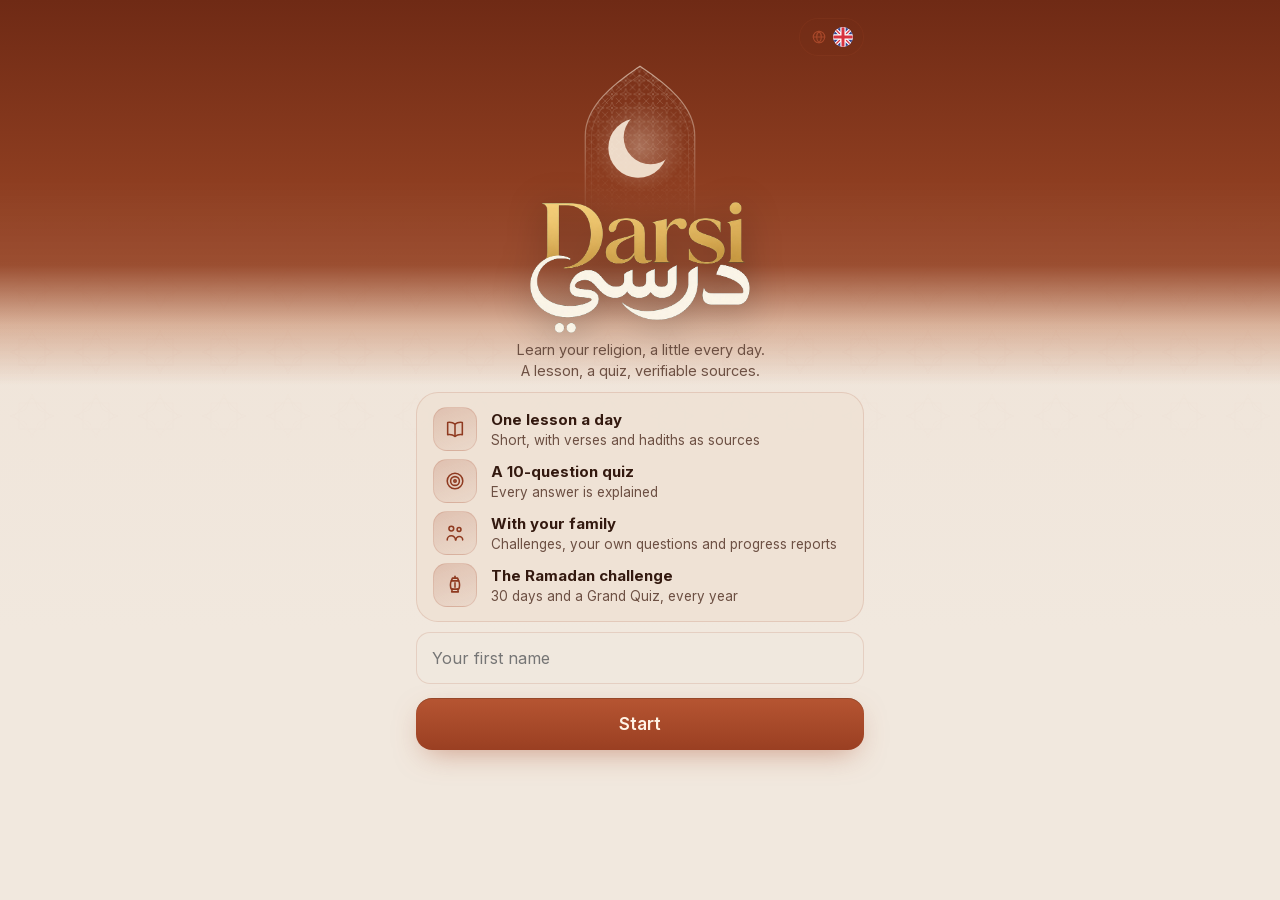
==== commit 40392162: "Famille à distance, podium, rapidité, questions de la famille, thèmes au choix, nouvelle icône Co-Au" ====
--- a/index.html
+++ b/index.html
@@ -3,21 +3,23 @@
 <head>
 <meta charset="utf-8">
 <meta name="viewport" content="width=device-width,initial-scale=1,viewport-fit=cover">
-<meta name="theme-color" content="#03211a">
+<meta name="theme-color" content="#6f2a15">
 <title>Darsi</title>
 <link rel="icon" href="favicon.png"><link rel="apple-touch-icon" href="pwa/apple-touch-icon.png">
 <!-- Web app (PWA) : installable depuis Safari (iPhone) ou Chrome, fonctionne hors connexion (sw.js, créé par outils/preparer_web.sh) -->
 <link rel="manifest" href="pwa/manifest.webmanifest">
 <meta name="apple-mobile-web-app-capable" content="yes"><meta name="mobile-web-app-capable" content="yes">
 <meta name="apple-mobile-web-app-status-bar-style" content="black-translucent"><meta name="apple-mobile-web-app-title" content="Darsi"><!-- nom : voir NOM_APP dans js/structure.js -->
-<link rel="stylesheet" href="css/polices/polices.css?v=18c3c3be345f">
-<link rel="stylesheet" href="css/nour.css?v=18c3c3be345f">
+<link rel="stylesheet" href="css/polices/polices.css?v=a5dfccdb0355">
+<link rel="stylesheet" href="css/nour.css?v=a5dfccdb0355">
+<script src="js/theme.js?v=a5dfccdb0355"></script><!-- avant l'affichage : pas d'éclair clair en mode sombre -->
 </head>
 <body>
 <!-- Animation d'ouverture JINA Studios : jouée en premier à chaque lancement, puis on entre dans l'appli (js/app.js, finIntro) -->
 <div id="intro"><video id="intro-v" src="media/intro.mp4" poster="media/intro-debut.jpg" muted playsinline webkit-playsinline autoplay preload="auto" disablepictureinpicture></video><div class="op-skip">Touche pour passer</div></div>
 <div class="ciel" id="ciel"></div>
 <div class="motif"></div>
+<div id="haut"></div>
 <div class="app">
   <section class="ecran" id="e-bienvenue"></section>
   <section class="ecran" id="e-accueil"></section>
@@ -47,38 +49,38 @@
   <section class="ecran" id="e-imam-poser"></section>
   <section class="ecran" id="e-mosquees"></section>
   <section class="ecran" id="e-espace-imam"></section>
-  <section class="ecran" id="e-groupe"></section>
   <section class="ecran" id="e-decouvrir"></section>
 </div>
 <nav class="onglets" id="onglets"></nav>
-<script src="js/icones.js?v=18c3c3be345f"></script>
-<script src="js/i18n.js?v=18c3c3be345f"></script>
-<script src="js/structure.js?v=18c3c3be345f"></script>
-<script src="js/sources.js?v=18c3c3be345f"></script>
-<script src="contenu/rappels.js?v=18c3c3be345f"></script>
-<script src="contenu/fr.js?v=18c3c3be345f"></script>
-<script src="contenu/fr-expert.js?v=18c3c3be345f"></script>
-<script src="contenu/fr-plus.js?v=18c3c3be345f"></script>
-<script src="contenu/legal-fr.js?v=18c3c3be345f"></script>
-<script src="contenu/calendrier-fr.js?v=18c3c3be345f"></script>
-<script src="contenu/invocations-fr.js?v=18c3c3be345f"></script>
-<script src="contenu/en.js?v=18c3c3be345f"></script><script src="contenu/en-expert.js?v=18c3c3be345f"></script><script src="contenu/legal-en.js?v=18c3c3be345f"></script><script src="contenu/calendrier-en.js?v=18c3c3be345f"></script><script src="contenu/invocations-en.js?v=18c3c3be345f"></script>
-<script src="contenu/ar.js?v=18c3c3be345f"></script><script src="contenu/ar-expert.js?v=18c3c3be345f"></script><script src="contenu/legal-ar.js?v=18c3c3be345f"></script><script src="contenu/calendrier-ar.js?v=18c3c3be345f"></script><script src="contenu/invocations-ar.js?v=18c3c3be345f"></script>
-<script src="contenu/id.js?v=18c3c3be345f"></script><script src="contenu/id-expert.js?v=18c3c3be345f"></script><script src="contenu/legal-id.js?v=18c3c3be345f"></script><script src="contenu/calendrier-id.js?v=18c3c3be345f"></script><script src="contenu/invocations-id.js?v=18c3c3be345f"></script>
-<script src="contenu/tr.js?v=18c3c3be345f"></script><script src="contenu/tr-expert.js?v=18c3c3be345f"></script><script src="contenu/legal-tr.js?v=18c3c3be345f"></script><script src="contenu/calendrier-tr.js?v=18c3c3be345f"></script><script src="contenu/invocations-tr.js?v=18c3c3be345f"></script>
-<script src="contenu/de.js?v=18c3c3be345f"></script><script src="contenu/de-expert.js?v=18c3c3be345f"></script><script src="contenu/legal-de.js?v=18c3c3be345f"></script><script src="contenu/calendrier-de.js?v=18c3c3be345f"></script><script src="contenu/invocations-de.js?v=18c3c3be345f"></script>
-<script src="contenu/nl.js?v=18c3c3be345f"></script><script src="contenu/nl-expert.js?v=18c3c3be345f"></script><script src="contenu/legal-nl.js?v=18c3c3be345f"></script><script src="contenu/calendrier-nl.js?v=18c3c3be345f"></script><script src="contenu/invocations-nl.js?v=18c3c3be345f"></script>
-<script src="contenu/es.js?v=18c3c3be345f"></script><script src="contenu/es-expert.js?v=18c3c3be345f"></script><script src="contenu/legal-es.js?v=18c3c3be345f"></script><script src="contenu/calendrier-es.js?v=18c3c3be345f"></script><script src="contenu/invocations-es.js?v=18c3c3be345f"></script>
-<script src="contenu/it.js?v=18c3c3be345f"></script><script src="contenu/it-expert.js?v=18c3c3be345f"></script><script src="contenu/legal-it.js?v=18c3c3be345f"></script><script src="contenu/calendrier-it.js?v=18c3c3be345f"></script><script src="contenu/invocations-it.js?v=18c3c3be345f"></script>
-<script src="js/geomag.js?v=18c3c3be345f"></script>
-<script src="js/fonds-mini.js?v=18c3c3be345f"></script>
-<script src="js/partage.js?v=18c3c3be345f"></script>
-<script src="js/decouvrir.js?v=18c3c3be345f"></script>
-<script src="js/app.js?v=18c3c3be345f"></script>
-<script src="js/en_ligne.js?v=18c3c3be345f"></script>
-<script src="js/signaler.js?v=18c3c3be345f"></script>
-<script src="js/imam.js?v=18c3c3be345f"></script>
-<script src="js/groupes.js?v=18c3c3be345f"></script>
-<script src="js/pwa.js?v=18c3c3be345f"></script>
+<script src="js/icones.js?v=a5dfccdb0355"></script>
+<script src="js/i18n.js?v=a5dfccdb0355"></script>
+<script src="js/structure.js?v=a5dfccdb0355"></script>
+<script src="js/sources.js?v=a5dfccdb0355"></script>
+<script src="contenu/rappels.js?v=a5dfccdb0355"></script>
+<script src="contenu/fr.js?v=a5dfccdb0355"></script>
+<script src="contenu/fr-expert.js?v=a5dfccdb0355"></script>
+<script src="contenu/fr-plus.js?v=a5dfccdb0355"></script>
+<script src="contenu/legal-fr.js?v=a5dfccdb0355"></script>
+<script src="contenu/calendrier-fr.js?v=a5dfccdb0355"></script>
+<script src="contenu/invocations-fr.js?v=a5dfccdb0355"></script>
+<script src="contenu/en.js?v=a5dfccdb0355"></script><script src="contenu/en-expert.js?v=a5dfccdb0355"></script><script src="contenu/legal-en.js?v=a5dfccdb0355"></script><script src="contenu/calendrier-en.js?v=a5dfccdb0355"></script><script src="contenu/invocations-en.js?v=a5dfccdb0355"></script>
+<script src="contenu/ar.js?v=a5dfccdb0355"></script><script src="contenu/ar-expert.js?v=a5dfccdb0355"></script><script src="contenu/legal-ar.js?v=a5dfccdb0355"></script><script src="contenu/calendrier-ar.js?v=a5dfccdb0355"></script><script src="contenu/invocations-ar.js?v=a5dfccdb0355"></script>
+<script src="contenu/id.js?v=a5dfccdb0355"></script><script src="contenu/id-expert.js?v=a5dfccdb0355"></script><script src="contenu/legal-id.js?v=a5dfccdb0355"></script><script src="contenu/calendrier-id.js?v=a5dfccdb0355"></script><script src="contenu/invocations-id.js?v=a5dfccdb0355"></script>
+<script src="contenu/tr.js?v=a5dfccdb0355"></script><script src="contenu/tr-expert.js?v=a5dfccdb0355"></script><script src="contenu/legal-tr.js?v=a5dfccdb0355"></script><script src="contenu/calendrier-tr.js?v=a5dfccdb0355"></script><script src="contenu/invocations-tr.js?v=a5dfccdb0355"></script>
+<script src="contenu/de.js?v=a5dfccdb0355"></script><script src="contenu/de-expert.js?v=a5dfccdb0355"></script><script src="contenu/legal-de.js?v=a5dfccdb0355"></script><script src="contenu/calendrier-de.js?v=a5dfccdb0355"></script><script src="contenu/invocations-de.js?v=a5dfccdb0355"></script>
+<script src="contenu/nl.js?v=a5dfccdb0355"></script><script src="contenu/nl-expert.js?v=a5dfccdb0355"></script><script src="contenu/legal-nl.js?v=a5dfccdb0355"></script><script src="contenu/calendrier-nl.js?v=a5dfccdb0355"></script><script src="contenu/invocations-nl.js?v=a5dfccdb0355"></script>
+<script src="contenu/es.js?v=a5dfccdb0355"></script><script src="contenu/es-expert.js?v=a5dfccdb0355"></script><script src="contenu/legal-es.js?v=a5dfccdb0355"></script><script src="contenu/calendrier-es.js?v=a5dfccdb0355"></script><script src="contenu/invocations-es.js?v=a5dfccdb0355"></script>
+<script src="contenu/it.js?v=a5dfccdb0355"></script><script src="contenu/it-expert.js?v=a5dfccdb0355"></script><script src="contenu/legal-it.js?v=a5dfccdb0355"></script><script src="contenu/calendrier-it.js?v=a5dfccdb0355"></script><script src="contenu/invocations-it.js?v=a5dfccdb0355"></script>
+<script src="js/geomag.js?v=a5dfccdb0355"></script>
+<script src="js/fonds-mini.js?v=a5dfccdb0355"></script>
+<script src="js/partage.js?v=a5dfccdb0355"></script>
+<script src="js/decouvrir.js?v=a5dfccdb0355"></script>
+<script src="js/app.js?v=a5dfccdb0355"></script>
+<script src="js/en_ligne.js?v=a5dfccdb0355"></script>
+<script src="js/signaler.js?v=a5dfccdb0355"></script>
+<script src="js/imam.js?v=a5dfccdb0355"></script>
+<script src="js/groupes.js?v=a5dfccdb0355"></script>
+<script src="js/tirer.js?v=a5dfccdb0355"></script>
+<script src="js/pwa.js?v=a5dfccdb0355"></script>
 </body>
 </html>
--- a/css/nour.css
+++ b/css/nour.css
@@ -3,10 +3,10 @@
   /* 2026-11-20 : marges des barres système. Android (Capacitor) les donne dans --safe-area-inset-*, certains
      WebView ne remplissent pas env() : on prend la plus grande des deux, sinon la barre d'onglets passe sous les boutons Android. */
   --sb:max(env(safe-area-inset-bottom,0px),var(--safe-area-inset-bottom,0px));--st:max(env(safe-area-inset-top,0px),var(--safe-area-inset-top,0px));
-  --nuit:#03211a; --nuit2:#062e24; --nuit3:#0b3d30;
-  --verre:rgba(255,255,255,.045); --bord:rgba(232,190,110,.16);
-  --or:#e8be6e; --or2:#f7dca0; --or-fonce:#b98d3e;
-  --texte:#f3eee2; --doux:#a3c4b6; --vert:#6fe0b0; --rouge:#ec7d7d;
+  --nuit:#f1e8de; --nuit2:#efe4d9; --nuit3:#ede0d2;
+  --verre:rgba(120,60,35,.045); --bord:rgba(169,78,45,.16);
+  --or:#a94e2d; --or2:#a94e2d; --or-fonce:#b98d3e;
+  --texte:#37221b; --doux:#705248; --vert:#705248; --rouge:#ec7d7d;
   --titre:"Fraunces",Georgia,serif; --corps:"Inter",-apple-system,BlinkMacSystemFont,"Segoe UI",sans-serif;
   --arabe:"Amiri","Geeza Pro","Traditional Arabic",serif;
 }
@@ -17,12 +17,12 @@
 
 /* ---------- Décor : ciel, motif, lune, mosquée ---------- */
 .ciel{position:fixed;inset:0;z-index:0;pointer-events:none;
-  background:radial-gradient(90% 55% at 70% 0%,#0f6b4f 0%,rgba(15,107,79,0) 70%),
-             radial-gradient(70% 40% at 10% 10%,#0a5640 0%,rgba(10,86,64,0) 70%),
-             linear-gradient(180deg,#073a2d 0%,var(--nuit) 70%)}
+  background:radial-gradient(90% 55% at 70% 0%,#e6d4c2 0%,rgba(230,212,194,0) 70%),
+             radial-gradient(70% 40% at 10% 10%,#eadacb 0%,rgba(234,218,203,0) 70%),
+             linear-gradient(180deg,#eee1d5 0%,var(--nuit) 70%)}
 .ciel svg{position:absolute;inset:0;width:100%;height:100%}
 .motif{position:fixed;inset:0;z-index:0;pointer-events:none;opacity:.06;
-  background-image:url("data:image/svg+xml,%3Csvg xmlns='http://www.w3.org/2000/svg' width='64' height='64' viewBox='0 0 64 64'%3E%3Cg fill='none' stroke='%23e8be6e' stroke-width='1'%3E%3Cpath d='M32 10l6.4 15.6L54 32l-15.6 6.4L32 54l-6.4-15.6L10 32l15.6-6.4z'/%3E%3Crect x='19' y='19' width='26' height='26' transform='rotate(45 32 32)'/%3E%3Crect x='19' y='19' width='26' height='26'/%3E%3C/g%3E%3C/svg%3E");
+  background-image:url("data:image/svg+xml,%3Csvg xmlns='http://www.w3.org/2000/svg' width='64' height='64' viewBox='0 0 64 64'%3E%3Cg fill='none' stroke='%23a94e2d' stroke-width='1'%3E%3Cpath d='M32 10l6.4 15.6L54 32l-15.6 6.4L32 54l-6.4-15.6L10 32l15.6-6.4z'/%3E%3Crect x='19' y='19' width='26' height='26' transform='rotate(45 32 32)'/%3E%3Crect x='19' y='19' width='26' height='26'/%3E%3C/g%3E%3C/svg%3E");
   -webkit-mask-image:linear-gradient(180deg,#000 0%,transparent 55%);mask-image:linear-gradient(180deg,#000 0%,transparent 55%)}
 .scintille{animation:scintille 3.5s ease-in-out infinite}
 @keyframes scintille{0%,100%{opacity:.25}50%{opacity:1}}
@@ -44,20 +44,20 @@
 .ic{width:22px;height:22px;flex:none;fill:none;stroke:currentColor;stroke-width:1.7;stroke-linecap:round;stroke-linejoin:round;vertical-align:middle}
 .ic.sm{width:16px;height:16px}.ic.lg{width:28px;height:28px}.ic.xl{width:40px;height:40px;stroke-width:1.4}
 .pastille{width:44px;height:44px;flex:none;border-radius:14px;display:flex;align-items:center;justify-content:center;
-  background:linear-gradient(160deg,rgba(232,190,110,.22),rgba(232,190,110,.06));color:var(--or2);border:1px solid var(--bord)}
+  background:linear-gradient(160deg,rgba(169,78,45,.22),rgba(169,78,45,.06));color:var(--or2);border:1px solid var(--bord)}
 
 /* ---------- Composants ---------- */
 .carte{background:var(--verre);border:1px solid var(--bord);border-radius:22px;padding:18px;margin-top:14px;
   -webkit-backdrop-filter:blur(14px);backdrop-filter:blur(14px)}
 .btn{display:flex;align-items:center;justify-content:center;gap:10px;width:100%;border:0;border-radius:16px;padding:16px;
   font:600 17px var(--corps);background:linear-gradient(180deg,var(--or2),var(--or) 55%,var(--or-fonce));color:#251a05;
-  cursor:pointer;margin-top:14px;box-shadow:0 10px 30px -10px rgba(232,190,110,.55),inset 0 1px 0 rgba(255,255,255,.5);
+  cursor:pointer;margin-top:14px;box-shadow:0 10px 30px -10px rgba(169,78,45,.55),inset 0 1px 0 rgba(120,60,35,.5);
   transition:transform .12s}
 .btn:active{transform:scale(.97)}
 .btn.sec{background:var(--verre);color:var(--texte);border:1px solid var(--bord);box-shadow:none}
 .btn.sec .ic{color:var(--or)}
 .retour{display:inline-flex;align-items:center;gap:4px;background:none;border:0;color:var(--doux);font:500 16px var(--corps);padding:8px 0;cursor:pointer}
-input,select,textarea{width:100%;padding:15px;border-radius:14px;border:1px solid var(--bord);background:rgba(3,33,26,.6);
+input,select,textarea{width:100%;padding:15px;border-radius:14px;border:1px solid var(--bord);background:rgba(241,232,222,.6);
   color:var(--texte);font:16px var(--corps);margin-top:10px;outline:none}
 input:focus,select:focus,textarea:focus{border-color:var(--or)}
 textarea{min-height:84px;resize:vertical}
@@ -79,65 +79,65 @@
 .stat .ic{color:var(--or)}
 .stat b{display:block;font:700 22px var(--titre);margin-top:4px}
 .stat span{font-size:12px;color:var(--doux)}
-.jour-du{position:relative;overflow:hidden;background:linear-gradient(150deg,rgba(232,190,110,.16),rgba(255,255,255,.03) 60%)}
+.jour-du{position:relative;overflow:hidden;background:linear-gradient(150deg,rgba(169,78,45,.16),rgba(120,60,35,.03) 60%)}
 .jour-du .deco{position:absolute;right:-18px;top:-18px;width:120px;height:120px;color:var(--or);opacity:.12}
 .duo{display:grid;grid-template-columns:1fr 1fr;gap:10px;margin-top:14px}
 .duo .btn{margin-top:0;font-size:15px;padding:14px 8px}
 .grille{display:grid;grid-template-columns:repeat(6,1fr);gap:9px;margin-top:14px}
-.case{aspect-ratio:1;border-radius:50%;background:rgba(255,255,255,.04);border:1px solid rgba(255,255,255,.06);
+.case{aspect-ratio:1;border-radius:50%;background:rgba(120,60,35,.04);border:1px solid rgba(120,60,35,.06);
   display:flex;align-items:center;justify-content:center;font:600 15px var(--corps);color:var(--doux);cursor:pointer;position:relative}
 .case.ouvert{color:var(--texte);border:1.5px solid var(--or)}
 .case.ok{background:linear-gradient(160deg,var(--or2),var(--or-fonce));color:#251a05;border:0}
 .case.verrou{opacity:.4;cursor:default}
-.case.final{background:radial-gradient(circle at 30% 30%,#13795a,#06392c);border:1.5px solid var(--or);color:var(--or2)}
+.case.final{background:radial-gradient(circle at 30% 30%,#e4d0bd,#eee2d5);border:1.5px solid var(--or);color:var(--or2)}
 .case .nuit{position:absolute;top:-2px;right:-2px;width:12px;height:12px;color:var(--or2)}
 .legende{display:flex;gap:14px;flex-wrap:wrap;margin-top:12px;font-size:12px;color:var(--doux)}
 .legende span{display:flex;align-items:center;gap:5px}
 .badges{display:grid;grid-template-columns:repeat(3,1fr);gap:10px;margin-top:12px}
 .badge{text-align:center;font-size:12px;color:var(--doux)}
 .badge .medaillon{width:54px;height:54px;margin:0 auto 6px;border-radius:50%;display:flex;align-items:center;justify-content:center;
-  background:radial-gradient(circle at 35% 30%,rgba(247,220,160,.35),rgba(232,190,110,.08));border:1.5px solid var(--or);color:var(--or2)}
-.badge.non .medaillon{background:rgba(255,255,255,.03);border:1.5px dashed rgba(255,255,255,.15);color:rgba(255,255,255,.25)}
+  background:radial-gradient(circle at 35% 30%,rgba(169,78,45,.35),rgba(169,78,45,.08));border:1.5px solid var(--or);color:var(--or2)}
+.badge.non .medaillon{background:rgba(120,60,35,.03);border:1.5px dashed rgba(120,60,35,.15);color:rgba(120,60,35,.25)}
 .badge.non{opacity:.7}
 
 /* ---------- Leçon ---------- */
-.lecon p.txt{line-height:1.7;margin-top:12px;font-size:16.5px;color:#e6e1d4}
-.retenir{display:flex;gap:12px;align-items:flex-start;background:rgba(232,190,110,.1);border:1px solid var(--bord);
+.lecon p.txt{line-height:1.7;margin-top:12px;font-size:16.5px;color:#37221b}
+.retenir{display:flex;gap:12px;align-items:flex-start;background:rgba(169,78,45,.1);border:1px solid var(--bord);
   border-radius:16px;padding:14px;margin-top:18px;font-weight:600;line-height:1.5}
 .retenir .ic{color:var(--or)}
 
 /* ---------- Sources ---------- */
 .sources{margin-top:14px;display:grid;gap:10px}
-.source{border-radius:16px;padding:14px 16px;background:rgba(3,33,26,.55);border:1px solid rgba(255,255,255,.07);border-left:3px solid var(--or)}
+.source{border-radius:16px;padding:14px 16px;background:rgba(241,232,222,.55);border:1px solid rgba(120,60,35,.07);border-left:3px solid var(--or)}
 .source.h{border-left-color:var(--vert)}
 .source.f{border-left-color:var(--doux)}
 .src-tete{display:flex;align-items:center;gap:8px;font-size:12.5px;font-weight:600;color:var(--or);letter-spacing:.2px}
 .source.h .src-tete{color:var(--vert)}
 .source.f .src-tete{color:var(--doux)}
-.ar{font-family:var(--arabe);font-size:24px;line-height:2;direction:rtl;text-align:right;margin-top:10px;color:#fbf3dd}
+.ar{font-family:var(--arabe);font-size:24px;line-height:2;direction:rtl;text-align:right;margin-top:10px;color:#37221b}
 .ph{font-style:italic;color:var(--or2);font-size:14.5px;line-height:1.55;margin-top:6px}
-.tr{font-size:14.5px;line-height:1.6;margin-top:8px;color:#d9d4c7}
+.tr{font-size:14.5px;line-height:1.6;margin-top:8px;color:#a94e2d}
 
 /* ---------- Quiz ---------- */
 .quiz-tete{display:flex;justify-content:space-between;align-items:center}
 .chrono{display:flex;align-items:center;gap:5px;font-weight:700;color:var(--or)}
-.barre{height:6px;background:rgba(255,255,255,.07);border-radius:6px;overflow:hidden;margin-top:12px}
+.barre{height:6px;background:rgba(120,60,35,.07);border-radius:6px;overflow:hidden;margin-top:12px}
 .barre i{display:block;height:100%;background:linear-gradient(90deg,var(--or-fonce),var(--or2));border-radius:6px;transition:width .35s}
 .compteur{font-size:13px;color:var(--doux);margin-top:18px}
 .question{font-family:var(--titre);font-size:21px;font-weight:600;line-height:1.4;margin-top:6px}
 .choix{display:flex;align-items:center;gap:12px;width:100%;text-align:left;padding:15px 16px;margin-top:10px;border-radius:16px;
-  background:var(--verre);color:var(--texte);border:1px solid rgba(255,255,255,.08);font:500 16px var(--corps);cursor:pointer;transition:.15s}
+  background:var(--verre);color:var(--texte);border:1px solid rgba(120,60,35,.08);font:500 16px var(--corps);cursor:pointer;transition:.15s}
 .choix .lettre{width:28px;height:28px;flex:none;border-radius:50%;border:1px solid var(--bord);display:flex;align-items:center;justify-content:center;font-size:13px;color:var(--or)}
-.choix.bon{background:rgba(76,199,160,.14);border-color:var(--vert)}
-.choix.bon .lettre{background:var(--vert);border-color:var(--vert);color:#03211a}
+.choix.bon{background:rgba(181,84,48,.14);border-color:var(--vert)}
+.choix.bon .lettre{background:var(--vert);border-color:var(--vert);color:#f1e8de}
 .choix.faux{background:rgba(236,125,125,.12);border-color:var(--rouge)}
 .choix.faux .lettre{background:var(--rouge);border-color:var(--rouge);color:#2b0b0b}
 .choix:disabled{cursor:default}
 .verdict{display:flex;align-items:center;gap:10px;font-weight:700;font-size:17px;margin-top:20px}
 .verdict.bon{color:var(--vert)}.verdict.faux{color:var(--rouge)}
-.explic{margin-top:8px;font-size:15.5px;line-height:1.6;color:#e1dccf}
+.explic{margin-top:8px;font-size:15.5px;line-height:1.6;color:#a94e2d}
 .bas{position:sticky;bottom:0;padding:10px 0 calc(6px + var(--sb));
-  background:linear-gradient(180deg,rgba(3,33,26,0),var(--nuit) 35%)}
+  background:linear-gradient(180deg,rgba(241,232,222,0),var(--nuit) 35%)}
 
 /* ---------- Résultat ---------- */
 .resultat{text-align:center;padding-top:24px}
@@ -150,34 +150,34 @@
 .ligne-cat .haut{display:flex;justify-content:space-between;align-items:center;font-size:15px;gap:8px}
 .ligne-cat .haut span{display:flex;align-items:center;gap:8px}
 .ligne-cat .haut .ic{color:var(--or)}
-.membre{display:flex;align-items:center;gap:12px;padding:12px 0;border-bottom:1px solid rgba(255,255,255,.06);cursor:pointer}
+.membre{display:flex;align-items:center;gap:12px;padding:12px 0;border-bottom:1px solid rgba(120,60,35,.06);cursor:pointer}
 .membre:last-of-type{border-bottom:0}
 .membre .nom{flex:1;font-weight:600}
 .avatar{width:44px;height:44px;flex:none;border-radius:50%;display:flex;align-items:center;justify-content:center;
   font:700 18px var(--titre);color:#1b1405;box-shadow:inset 0 -3px 0 rgba(0,0,0,.15)}
 .avatar.grand{width:96px;height:96px;font-size:40px;margin:0 auto}
 .puces{display:flex;flex-wrap:wrap;gap:6px;margin-top:8px}
-.puce{display:flex;align-items:center;gap:6px;background:rgba(255,255,255,.05);border-radius:20px;padding:3px 10px 3px 3px;font-size:13px}
+.puce{display:flex;align-items:center;gap:6px;background:rgba(120,60,35,.05);border-radius:20px;padding:3px 10px 3px 3px;font-size:13px}
 .puce .avatar{width:20px;height:20px;font-size:10px}
 .couleurs{display:flex;flex-wrap:wrap;gap:10px;margin-top:10px}
 .couleurs button{width:40px;height:40px;border-radius:50%;border:3px solid transparent;cursor:pointer}
 .couleurs button.sel{border-color:var(--texte)}
 .ligne-fort{display:flex;gap:12px;align-items:center;margin-top:10px}
 .ligne-fort:first-child{margin-top:0}
-.ligne-theme{display:flex;align-items:center;gap:14px;padding:12px 0;border-bottom:1px solid rgba(255,255,255,.06);cursor:pointer}
+.ligne-theme{display:flex;align-items:center;gap:14px;padding:12px 0;border-bottom:1px solid rgba(120,60,35,.06);cursor:pointer}
 .ligne-theme:last-child{border-bottom:0}
 .ligne-theme .milieu{flex:1}
 .ligne-theme .barre{margin-top:8px;height:5px}
 .ligne-lecon{display:flex;align-items:center;gap:14px;width:100%;text-align:left;padding:14px;margin-top:10px;border-radius:16px;
-  background:var(--verre);border:1px solid rgba(255,255,255,.08);color:var(--texte);font:500 16px var(--corps);cursor:pointer}
+  background:var(--verre);border:1px solid rgba(120,60,35,.08);color:var(--texte);font:500 16px var(--corps);cursor:pointer}
 .ligne-lecon .num{width:36px;height:36px;flex:none;border-radius:50%;display:flex;align-items:center;justify-content:center;
   border:1.5px solid var(--or);color:var(--or2);font-weight:700;font-size:14px}
 .ligne-lecon.fait .num{background:linear-gradient(160deg,var(--or2),var(--or-fonce));color:#251a05;border:0}
 .ligne-lecon.verrou{opacity:.45;cursor:default}
-.ligne-lecon.verrou .num{border-color:rgba(255,255,255,.2);color:var(--doux)}
+.ligne-lecon.verrou .num{border-color:rgba(120,60,35,.2);color:var(--doux)}
 .ramadan-mini{display:flex;align-items:center;gap:14px;cursor:pointer}
 .ramadan-mini .milieu{flex:1}
-.ramadan-grand{position:relative;overflow:hidden;background:linear-gradient(150deg,rgba(232,190,110,.22),rgba(11,92,68,.5) 70%);border-color:rgba(232,190,110,.4)}
+.ramadan-grand{position:relative;overflow:hidden;background:linear-gradient(150deg,rgba(169,78,45,.22),rgba(233,217,200,.5) 70%);border-color:rgba(169,78,45,.4)}
 .ramadan-grand .illu{position:absolute;right:-24px;top:-24px;opacity:.9}
 .etincelle{position:fixed;top:-12px;width:14px;height:14px;pointer-events:none;color:var(--or2);animation:tombe 2s linear forwards}
 @keyframes tombe{to{transform:translateY(105vh) rotate(300deg);opacity:.5}}
@@ -187,7 +187,7 @@
 html[lang=ar] h1,html[lang=ar] h2,html[lang=ar] .question{font-family:"Amiri",serif}
 [dir=rtl] .ic.sens{transform:scaleX(-1)}
 [dir=rtl] .choix{text-align:right}
-[dir=rtl] .source{border-left:1px solid rgba(255,255,255,.07);border-right:3px solid var(--or)}
+[dir=rtl] .source{border-left:1px solid rgba(120,60,35,.07);border-right:3px solid var(--or)}
 [dir=rtl] .source.h{border-right-color:var(--vert)}
 [dir=rtl] .source.f{border-right-color:var(--doux)}
 [dir=rtl] .jour-du .deco{right:auto;left:-18px}
@@ -205,18 +205,18 @@
 .heros-lune{position:absolute;left:50%;top:60%;transform:translate(-50%,-50%)}
 .ramadan-grand .illu{position:absolute;right:-34px;top:-8px;opacity:.6;pointer-events:none}
 .frise{height:12px;margin:12px 0 2px;opacity:.6;
-  background:url("data:image/svg+xml,%3Csvg xmlns='http://www.w3.org/2000/svg' width='24' height='12' viewBox='0 0 24 12'%3E%3Cg fill='none' stroke='%23e8be6e' stroke-width='1'%3E%3Cpath d='M12 1.5l1.5 3 3 1.5-3 1.5-1.5 3-1.5-3-3-1.5 3-1.5z'/%3E%3Cpath d='M0 6h7.5M16.5 6H24'/%3E%3C/g%3E%3C/svg%3E") repeat-x center/24px 12px}
+  background:url("data:image/svg+xml,%3Csvg xmlns='http://www.w3.org/2000/svg' width='24' height='12' viewBox='0 0 24 12'%3E%3Cg fill='none' stroke='%23a94e2d' stroke-width='1'%3E%3Cpath d='M12 1.5l1.5 3 3 1.5-3 1.5-1.5 3-1.5-3-3-1.5 3-1.5z'/%3E%3Cpath d='M0 6h7.5M16.5 6H24'/%3E%3C/g%3E%3C/svg%3E") repeat-x center/24px 12px}
 
 /* ---------- Sources ---------- */
 .credit{font-size:11.5px;color:var(--doux);margin-top:8px}
 .pliable{max-height:240px;overflow:hidden;position:relative}
-.pliable::after{content:"";position:absolute;left:0;right:0;bottom:0;height:64px;background:linear-gradient(180deg,rgba(5,39,31,0),#05271f)}
+.pliable::after{content:"";position:absolute;left:0;right:0;bottom:0;height:64px;background:linear-gradient(180deg,rgba(240,230,219,0),#f0e6db)}
 .pliable.ouvert{max-height:none}.pliable.ouvert::after{display:none}
 .lien{background:none;border:0;color:var(--or);font:600 13.5px var(--corps);padding:8px 0 0;cursor:pointer}
 details{margin-top:10px}
 summary{cursor:pointer;color:var(--or);font-weight:600;font-size:13.5px}
 .petit-ar{font-size:20px}
-.avis{background:rgba(232,190,110,.1);border:1px solid rgba(232,190,110,.3);border-radius:12px;padding:10px 12px;font-size:13.5px;margin-top:10px}
+.avis{background:rgba(169,78,45,.1);border:1px solid rgba(169,78,45,.3);border-radius:12px;padding:10px 12px;font-size:13.5px;margin-top:10px}
 .rang{width:30px;height:30px;flex:none;border-radius:50%;border:1.5px solid var(--or);color:var(--or2);display:flex;align-items:center;justify-content:center;font-weight:700}
 .ligne-clic{display:flex;align-items:center;gap:14px;cursor:pointer}
 .ligne-clic .milieu{flex:1}
@@ -227,7 +227,7 @@
 .tag-expert{display:inline-flex;align-items:center;gap:4px;margin-inline-start:8px;padding:2px 9px;border-radius:20px;
   background:linear-gradient(90deg,var(--or-fonce),var(--or));color:#251a05;font-size:11.5px;font-weight:700;vertical-align:middle}
 .consigne{font-size:13.5px;color:var(--or2);margin-top:4px}
-.choix.sel{border-color:var(--or);background:rgba(232,190,110,.12)}
+.choix.sel{border-color:var(--or);background:rgba(169,78,45,.12)}
 .choix.sel .lettre{background:var(--or);border-color:var(--or);color:#251a05}
 .choix.manque{border:1.5px dashed var(--vert)}
 .choix.manque .lettre{border-color:var(--vert);color:var(--vert)}
@@ -243,17 +243,17 @@
 .btn.danger{background:transparent;border:1px solid rgba(236,125,125,.5);color:var(--rouge);box-shadow:none;font-size:15px}
 .pied{text-align:center;color:var(--doux);font-size:12.5px;margin-top:24px;line-height:1.6}
 .doc h3{font-family:var(--titre);font-size:17px;margin-top:20px;color:var(--or2)}
-.doc p{line-height:1.65;margin-top:8px;color:#e1dccf;font-size:15px}
+.doc p{line-height:1.65;margin-top:8px;color:#a94e2d;font-size:15px}
 .doc .maj{font-size:12.5px;color:var(--doux);margin-top:2px}
 
 /* ---------- Compte à rebours du Ramadan ---------- */
 .decompte{position:relative;overflow:hidden;cursor:pointer;padding:20px;
-  background:linear-gradient(150deg,rgba(232,190,110,.24),rgba(11,92,68,.55) 70%);border-color:rgba(232,190,110,.45)}
+  background:linear-gradient(150deg,rgba(169,78,45,.24),rgba(233,217,200,.55) 70%);border-color:rgba(169,78,45,.45)}
 .decompte .illu{position:absolute;right:-34px;top:-12px;opacity:.45;pointer-events:none}
 [dir=rtl] .decompte .illu{right:auto;left:-34px}
 .compteur-ram{position:relative;display:flex;align-items:flex-start;gap:8px;margin-top:14px}
 .compteur-ram .bloc{display:flex;flex-direction:column;align-items:center;min-width:58px}
-.compteur-ram b{font:700 46px/1 var(--titre);color:var(--or2);text-shadow:0 0 26px rgba(247,220,160,.35)}
+.compteur-ram b{font:700 46px/1 var(--titre);color:var(--or2);text-shadow:0 0 26px rgba(169,78,45,.35)}
 .compteur-ram .bloc:first-child b{font-size:68px}
 .compteur-ram span{font-size:11.5px;color:var(--doux);margin-top:6px;text-transform:uppercase;letter-spacing:1.2px}
 .compteur-ram i{font:700 34px/1 var(--titre);color:var(--or);opacity:.45;font-style:normal;margin-top:16px}
@@ -278,7 +278,7 @@
 .cor-choix i{width:16px;flex:none}
 .cor-choix span{flex:1}
 .cor-choix em{font-style:normal;font-size:11px;text-transform:uppercase;letter-spacing:.8px;opacity:.85}
-.cor-choix.bon{color:var(--texte);background:rgba(111,224,176,.12);border-color:rgba(111,224,176,.45)}
+.cor-choix.bon{color:var(--texte);background:rgba(112,82,72,.12);border-color:rgba(112,82,72,.45)}
 .cor-choix.bon .ic{color:var(--vert)}
 .cor-choix.faux{color:var(--texte);background:rgba(236,125,125,.1);border-color:rgba(236,125,125,.45)}
 .cor-choix.faux .ic{color:var(--rouge)}
@@ -293,47 +293,47 @@
 .ligne-theme.verrou,.ligne-clic.verrou{opacity:.5;cursor:default}
 
 /* ---------- Calendrier ---------- */
-.prochain{position:relative;overflow:hidden;background:linear-gradient(150deg,rgba(232,190,110,.22),rgba(11,92,68,.55) 70%);border-color:rgba(232,190,110,.45)}
+.prochain{position:relative;overflow:hidden;background:linear-gradient(150deg,rgba(169,78,45,.22),rgba(233,217,200,.55) 70%);border-color:rgba(169,78,45,.45)}
 .prochain .illu{position:absolute;right:-30px;top:-10px;opacity:.4;pointer-events:none}
 [dir=rtl] .prochain .illu{right:auto;left:-30px}
 .prochain>*:not(.illu){position:relative}
-.evt{margin:0;padding:12px 0;border-bottom:1px solid rgba(255,255,255,.06)}
+.evt{margin:0;padding:12px 0;border-bottom:1px solid rgba(120,60,35,.06)}
 .evt:last-child{border-bottom:0}
 .evt summary{display:flex;align-items:center;gap:14px;list-style:none;color:var(--texte);font-weight:400;font-size:15px}
 .evt summary::-webkit-details-marker{display:none}
 .evt summary .milieu{flex:1}
 .evt summary b{font-weight:600}
-.evt-date{width:48px;flex:none;text-align:center;border-radius:14px;padding:6px 0;background:linear-gradient(160deg,rgba(232,190,110,.22),rgba(232,190,110,.06));border:1px solid var(--bord)}
+.evt-date{width:48px;flex:none;text-align:center;border-radius:14px;padding:6px 0;background:linear-gradient(160deg,rgba(169,78,45,.22),rgba(169,78,45,.06));border:1px solid var(--bord)}
 .evt-date b{display:block;font:700 20px/1.1 var(--titre);color:var(--or2)}
 .evt-date span{font-size:11px;color:var(--doux);text-transform:uppercase}
 .quand{font-size:12px;color:var(--or);font-weight:600;white-space:nowrap}
 .tag-cal{display:inline-block;margin-top:6px;padding:2px 9px;border-radius:20px;font-size:11px;font-weight:700;border:1px solid}
-.t-jeune{color:var(--vert);border-color:rgba(111,224,176,.5)}
+.t-jeune{color:var(--vert);border-color:rgba(112,82,72,.5)}
 .t-fete{color:#251a05;background:var(--or);border-color:var(--or)}
 .t-interdit{color:var(--rouge);border-color:rgba(236,125,125,.5)}
 .t-periode{color:var(--or2);border-color:var(--bord)}
-.t-repere{color:var(--doux);border-color:rgba(255,255,255,.15)}
+.t-repere{color:var(--doux);border-color:rgba(120,60,35,.15)}
 
 /* ---------- Barre d'onglets ---------- */
 .onglets{position:fixed;left:0;right:0;bottom:0;z-index:20;display:none;justify-content:space-around;max-width:480px;margin:0 auto;
-  padding:8px 6px calc(8px + var(--sb));background:rgba(3,33,26,.86);border-top:1px solid var(--bord);
+  padding:8px 6px calc(8px + var(--sb));background:rgba(241,232,222,.86);border-top:1px solid var(--bord);
   -webkit-backdrop-filter:blur(18px);backdrop-filter:blur(18px)}
 body.avec-onglets .onglets{display:flex}
 body.avec-onglets .app{padding-bottom:calc(110px + var(--sb))}
 .onglet{flex:1;display:flex;flex-direction:column;align-items:center;gap:3px;background:none;border:0;color:var(--doux);font:600 10.5px var(--corps);cursor:pointer;padding:4px 0}
 .onglet.actif{color:var(--or2)}
-.onglet.actif .ic{filter:drop-shadow(0 0 8px rgba(247,220,160,.45))}
+.onglet.actif .ic{filter:drop-shadow(0 0 8px rgba(169,78,45,.45))}
 
 /* ---------- Bandeau du jour ---------- */
-.bandeau{margin-top:6px;padding:12px 14px;border-radius:18px;cursor:pointer;border:1px solid rgba(232,190,110,.4);
-  background:linear-gradient(120deg,rgba(232,190,110,.2),rgba(11,92,68,.45) 70%)}
+.bandeau{margin-top:6px;padding:12px 14px;border-radius:18px;cursor:pointer;border:1px solid rgba(169,78,45,.4);
+  background:linear-gradient(120deg,rgba(169,78,45,.2),rgba(233,217,200,.45) 70%)}
 .bd-haut{display:flex;justify-content:space-between;align-items:center;font-size:14px;font-weight:600}
 .bd-haut span{display:flex;align-items:center;gap:7px}
 .bd-haut .ic{color:var(--or)}
 .bd-hijri{display:flex;justify-content:space-between;align-items:baseline;gap:10px;flex-wrap:wrap;margin-top:4px;font-size:13.5px}
 .bd-ar{font-family:var(--arabe);font-size:18px;color:var(--or2)}
 .bd-info{display:flex;flex-direction:column;gap:6px;margin-top:9px}
-.bd-pilule{display:flex;align-items:center;gap:6px;flex-wrap:wrap;font-size:13px;padding:6px 10px;border-radius:12px;background:rgba(3,33,26,.5)}
+.bd-pilule{display:flex;align-items:center;gap:6px;flex-wrap:wrap;font-size:13px;padding:6px 10px;border-radius:12px;background:rgba(241,232,222,.5)}
 .bd-pilule .ic{color:var(--or)}
 .bd-pilule em{font-style:normal;font-size:11px;font-weight:700;color:var(--vert)}
 
@@ -342,7 +342,7 @@
 .repere-haut{width:0;height:0;margin:0 auto -4px;border-left:9px solid transparent;border-right:9px solid transparent;border-top:14px solid var(--or)}
 .cadran{width:min(280px,78vw);margin:0 auto;transition:transform .25s ease-out;color:var(--texte)}
 .cadran-svg{width:100%;height:auto;display:block}
-.cadran-svg .anneau{fill:rgba(3,33,26,.55);stroke:var(--or);stroke-opacity:.5;stroke-width:1.5}
+.cadran-svg .anneau{fill:rgba(241,232,222,.55);stroke:var(--or);stroke-opacity:.5;stroke-width:1.5}
 .cadran-svg .anneau2{fill:none;stroke:var(--or);stroke-opacity:.15}
 .cadran-svg text{font:700 17px var(--corps);fill:var(--doux)}
 .cadran-svg text.nord{fill:var(--rouge)}
@@ -350,7 +350,7 @@
 .cadran-svg .kaaba-fond{fill:var(--nuit);stroke:var(--or);stroke-width:2}
 .cadran-svg .kaaba-ic{fill:none;stroke:var(--or2);stroke-width:1.7;stroke-linecap:round;stroke-linejoin:round}
 .cadran-svg .centre{fill:var(--or)}
-.boussole-carte.aligne{border-color:var(--vert);box-shadow:0 0 30px -8px rgba(111,224,176,.6)}
+.boussole-carte.aligne{border-color:var(--vert);box-shadow:0 0 30px -8px rgba(112,82,72,.6)}
 .boussole-carte.aligne .repere-haut{border-top-color:var(--vert)}
 .q-info{margin-top:12px}
 .q-deg{display:block;font:700 40px/1 var(--titre);color:var(--or2)}
@@ -379,12 +379,12 @@
 
 /* ---------- Compte à rebours en jours ---------- */
 .decompte2{position:relative;overflow:hidden;cursor:pointer;display:flex;align-items:center;gap:16px;padding:16px;
-  background:linear-gradient(150deg,rgba(232,190,110,.24),rgba(11,92,68,.55) 70%);border-color:rgba(232,190,110,.45)}
+  background:linear-gradient(150deg,rgba(169,78,45,.24),rgba(233,217,200,.55) 70%);border-color:rgba(169,78,45,.45)}
 .decompte2 .illu{position:absolute;right:-34px;top:-12px;opacity:.35;pointer-events:none}
 [dir=rtl] .decompte2 .illu{right:auto;left:-34px}
 .carre{position:relative;flex:none;width:112px;height:112px;border-radius:24px;display:flex;flex-direction:column;align-items:center;justify-content:center;
-  background:linear-gradient(160deg,rgba(247,220,160,.22),rgba(3,33,26,.6));border:1.5px solid var(--or);box-shadow:0 12px 30px -12px rgba(232,190,110,.5)}
-.carre b{font:700 50px/1 var(--titre);color:var(--or2);text-shadow:0 0 24px rgba(247,220,160,.35)}
+  background:linear-gradient(160deg,rgba(169,78,45,.22),rgba(241,232,222,.6));border:1.5px solid var(--or);box-shadow:0 12px 30px -12px rgba(169,78,45,.5)}
+.carre b{font:700 50px/1 var(--titre);color:var(--or2);text-shadow:0 0 24px rgba(169,78,45,.35)}
 .carre span{font-size:11.5px;color:var(--doux);text-transform:uppercase;letter-spacing:1.2px;margin-top:6px}
 .dc-texte{position:relative;min-width:0}
 .dc-texte h2{font-size:21px;margin:6px 0 4px}
@@ -396,16 +396,16 @@
 .mini-carre b{font:700 28px/1 var(--titre);color:var(--or2)}
 .mini-carre .u{font-size:10px;color:var(--doux);text-transform:uppercase;letter-spacing:1px;margin-top:3px}
 .mini-carre .nom{font-size:12px;font-weight:600;line-height:1.25;margin-top:6px;text-align:center}
-.mini-carre.m-jeune{border-color:rgba(111,224,176,.45)}.mini-carre.m-jeune b{color:var(--vert)}
+.mini-carre.m-jeune{border-color:rgba(112,82,72,.45)}.mini-carre.m-jeune b{color:var(--vert)}
 .mini-carre.m-fete{border-color:var(--or)}
 .mini-carre.m-interdit{border-color:rgba(236,125,125,.45)}.mini-carre.m-interdit b{color:var(--rouge)}
 
 /* ---------- Boussole : styles et couleurs (--qa) ---------- */
 .boussole-carte .repere-haut{border-top-color:var(--qa)}
 .cadran-svg{--qa:inherit}
-.cadran-svg .anneau{fill:rgba(3,33,26,.55);stroke:var(--qa);stroke-opacity:.55;stroke-width:1.5}
+.cadran-svg .anneau{fill:rgba(241,232,222,.55);stroke:var(--qa);stroke-opacity:.55;stroke-width:1.5}
 .cadran-svg .anneau2{fill:none;stroke:var(--qa);stroke-opacity:.18}
-.cadran-svg .anneau-fin{fill:rgba(3,33,26,.35);stroke:var(--qa);stroke-opacity:.35;stroke-width:1}
+.cadran-svg .anneau-fin{fill:rgba(241,232,222,.35);stroke:var(--qa);stroke-opacity:.35;stroke-width:1}
 .cadran-svg .grad{stroke:var(--texte);stroke-opacity:.3;stroke-width:1}
 .cadran-svg .grad-fort{stroke:var(--qa);stroke-width:2.2}
 .cadran-svg text.petit-c{font-size:15px}
@@ -417,7 +417,7 @@
 .cadran-svg .kaaba-fond{fill:var(--nuit);stroke:var(--qa);stroke-width:2}
 .cadran-svg .kaaba-ic{stroke:var(--qa)}
 .cadran-svg .centre{fill:var(--qa)}
-.cadran-svg .etoile-g{fill:rgba(255,255,255,.03);stroke:var(--qa);stroke-opacity:.55;stroke-width:1.2}
+.cadran-svg .etoile-g{fill:rgba(120,60,35,.03);stroke:var(--qa);stroke-opacity:.55;stroke-width:1.2}
 .cadran-svg .etoile-l{fill:none;stroke:var(--qa);stroke-opacity:.22}
 .cadran-svg .point{fill:var(--qa);fill-opacity:.6}
 .cadran-svg .fleche{fill:var(--qa)}
@@ -432,17 +432,17 @@
 .langue.compacte{border:1px solid var(--bord);cursor:pointer;padding:6px 10px 6px 11px}
 .drapeau{flex:none;display:block}
 .liste-langues{position:absolute;top:calc(100% + 8px);right:0;z-index:30;width:210px;max-height:320px;overflow-y:auto;display:none;
-  padding:6px;border-radius:16px;background:rgba(4,40,31,.97);border:1px solid var(--bord);box-shadow:0 20px 50px -10px rgba(0,0,0,.6);
+  padding:6px;border-radius:16px;background:rgba(240,230,219,.97);border:1px solid var(--bord);box-shadow:0 20px 50px -10px rgba(0,0,0,.6);
   -webkit-backdrop-filter:blur(18px);backdrop-filter:blur(18px)}
 [dir=rtl] .liste-langues{right:auto;left:0}
 .liste-langues.ouvert{display:block;animation:entre .2s ease-out}
 .liste-langues button{display:flex;align-items:center;gap:12px;width:100%;padding:10px;border:0;border-radius:11px;background:none;color:var(--texte);font:500 15px var(--corps);cursor:pointer;text-align:start}
 .liste-langues button span{flex:1}
-.liste-langues button.sel{background:rgba(232,190,110,.12)}
+.liste-langues button.sel{background:rgba(169,78,45,.12)}
 .liste-langues button .ic{color:var(--or)}
 
 /* ---------- Bandeau : horaires de prière ---------- */
-.bd-priere{margin-top:10px;padding:10px;border-radius:14px;background:rgba(3,33,26,.55);border:1px solid rgba(232,190,110,.2)}
+.bd-priere{margin-top:10px;padding:10px;border-radius:14px;background:rgba(241,232,222,.55);border:1px solid rgba(169,78,45,.2)}
 .bd-proch{display:flex;align-items:center;gap:8px;font-size:14px}
 .bd-proch .ic{color:var(--or)}
 .bd-proch span:first-of-type{flex:1}
@@ -454,29 +454,29 @@
 .bd-grille .proch{background:linear-gradient(160deg,var(--or2),var(--or));}
 .bd-grille .proch span,.bd-grille .proch b{color:#251a05}
 .grille-param{margin:10px 0 4px}
-.bd-sans-lieu{display:flex;align-items:center;gap:8px;margin-top:10px;padding:9px 10px;border-radius:12px;background:rgba(3,33,26,.5);font-size:13.5px;color:var(--or2)}
+.bd-sans-lieu{display:flex;align-items:center;gap:8px;margin-top:10px;padding:9px 10px;border-radius:12px;background:rgba(241,232,222,.5);font-size:13.5px;color:var(--or2)}
 .bd-sans-lieu .ic:last-child{margin-inline-start:auto}
 
 /* ---------- Invocations : recherche, grille/liste, favoris ---------- */
 .tete-inv{display:flex;align-items:flex-end;justify-content:space-between;gap:10px}
-.recherche{display:flex;align-items:center;gap:10px;margin-top:14px;padding:0 14px;border-radius:14px;border:1px solid var(--bord);background:rgba(3,33,26,.6);font-weight:400}
+.recherche{display:flex;align-items:center;gap:10px;margin-top:14px;padding:0 14px;border-radius:14px;border:1px solid var(--bord);background:rgba(241,232,222,.6);font-weight:400}
 .recherche .ic{color:var(--doux)}
 .recherche input{border:0;background:none;margin:0;padding:13px 0;outline:none}
 .recherche:focus-within{border-color:var(--or)}
 .inv-grille{display:grid;grid-template-columns:repeat(3,1fr);gap:10px;margin-top:10px}
 .inv-grille .tuile{position:relative;display:flex;flex-direction:column;align-items:center;text-align:center;gap:8px;padding:16px 6px 12px;border-radius:18px;
-  background:var(--verre);border:1px solid rgba(255,255,255,.07);cursor:pointer;min-height:122px}
+  background:var(--verre);border:1px solid rgba(120,60,35,.07);cursor:pointer;min-height:122px}
 .inv-grille .tuile-ic{width:50px;height:50px;border-radius:16px;display:flex;align-items:center;justify-content:center;color:var(--or2);
-  background:linear-gradient(160deg,rgba(232,190,110,.2),rgba(232,190,110,.05));border:1px solid var(--bord)}
+  background:linear-gradient(160deg,rgba(169,78,45,.2),rgba(169,78,45,.05));border:1px solid var(--bord)}
 .inv-grille .tuile-ic .ic{width:28px;height:28px;stroke-width:1.5}
 .tuile-titre{font-size:12.5px;line-height:1.3;font-weight:500}
 .inv-grille .fav{position:absolute;top:6px;right:6px}
 [dir=rtl] .inv-grille .fav{right:auto;left:6px}
 .inv-liste{margin-top:6px}
-.inv-liste .tuile{display:flex;align-items:center;gap:12px;padding:10px 0;border-bottom:1px solid rgba(255,255,255,.06);cursor:pointer}
-.inv-liste .tuile-ic{width:38px;height:38px;flex:none;border-radius:12px;display:flex;align-items:center;justify-content:center;color:var(--or2);background:rgba(232,190,110,.1)}
+.inv-liste .tuile{display:flex;align-items:center;gap:12px;padding:10px 0;border-bottom:1px solid rgba(120,60,35,.06);cursor:pointer}
+.inv-liste .tuile-ic{width:38px;height:38px;flex:none;border-radius:12px;display:flex;align-items:center;justify-content:center;color:var(--or2);background:rgba(169,78,45,.1)}
 .inv-liste .tuile-titre{flex:1;font-size:14.5px}
-.fav{background:none;border:0;padding:4px;color:rgba(255,255,255,.35);cursor:pointer}
+.fav{background:none;border:0;padding:4px;color:rgba(120,60,35,.35);cursor:pointer}
 .fav.on{color:var(--or)}.fav.on .ic{fill:var(--or)}
 .fav.grand .ic{width:26px;height:26px}
 
@@ -493,7 +493,7 @@
 .invocation.detail details{text-align:start}
 .compteur-inv{position:relative;display:block;width:130px;height:130px;margin:22px auto 6px;border:0;background:none;cursor:pointer;color:var(--or)}
 .compteur-inv .rosace{width:100%;height:100%}
-.rosace polygon{fill:rgba(232,190,110,.08);stroke:currentColor;stroke-width:1.4}
+.rosace polygon{fill:rgba(169,78,45,.08);stroke:currentColor;stroke-width:1.4}
 .rosace rect,.rosace circle{fill:none;stroke:currentColor;stroke-opacity:.5}
 .compteur-inv span{position:absolute;inset:0;display:flex;align-items:center;justify-content:center;font:700 22px var(--titre);color:var(--or2)}
 .compteur-inv:active{transform:scale(.95)}
@@ -510,17 +510,17 @@
 .dc-texte h2{font-size:19px;margin:4px 0 2px}
 .dc-texte .petit{margin-top:0}
 .jour-court{display:flex;align-items:center;gap:14px;cursor:pointer;padding:14px;
-  background:linear-gradient(150deg,rgba(232,190,110,.18),rgba(255,255,255,.03) 60%)}
+  background:linear-gradient(150deg,rgba(169,78,45,.18),rgba(120,60,35,.03) 60%)}
 .jour-court .milieu{flex:1;min-width:0}
 .jour-court b{display:block;font:700 17px/1.3 var(--titre);margin-top:3px}
 .jour-court .petit{margin-top:2px}
 .pastille.grande{width:52px;height:52px;border-radius:16px}
 .jouer{width:46px;height:46px;flex:none;border-radius:50%;display:flex;align-items:center;justify-content:center;color:#251a05;
-  background:linear-gradient(180deg,var(--or2),var(--or) 55%,var(--or-fonce));box-shadow:0 8px 22px -8px rgba(232,190,110,.7);animation:pulse 2.4s ease-in-out infinite}
+  background:linear-gradient(180deg,var(--or2),var(--or) 55%,var(--or-fonce));box-shadow:0 8px 22px -8px rgba(169,78,45,.7);animation:pulse 2.4s ease-in-out infinite}
 @keyframes pulse{0%,100%{transform:scale(1)}50%{transform:scale(1.08)}}
 .grille-ic{display:grid;grid-template-columns:repeat(3,1fr);gap:10px;margin-top:14px}
 .tuile-ic{--c:var(--or);position:relative;display:flex;flex-direction:column;align-items:center;gap:8px;padding:14px 6px 12px;border-radius:20px;
-  background:var(--verre);border:1px solid rgba(255,255,255,.08);color:var(--texte);font-family:var(--corps);cursor:pointer;
+  background:var(--verre);border:1px solid rgba(120,60,35,.08);color:var(--texte);font-family:var(--corps);cursor:pointer;
   transition:transform .15s cubic-bezier(.2,.8,.2,1)}
 .tuile-ic:active{transform:scale(.93)}
 .tuile-ic .rond-ic{width:56px;height:56px;border-radius:18px;display:flex;align-items:center;justify-content:center;color:var(--c);
@@ -528,7 +528,7 @@
   border:1px solid color-mix(in srgb,var(--c) 45%,transparent);box-shadow:0 8px 22px -12px var(--c)}
 .tuile-ic .lib{font-size:13px;font-weight:600;line-height:1.2;text-align:center}
 .tuile-ic.verrou{opacity:.5;cursor:default}
-.t-or{--c:#e8be6e}.t-vert{--c:#6fe0b0}.t-azur{--c:#8fb8ff}.t-rose{--c:#eaa3b8}.t-violet{--c:#b9a2ff}.t-orange{--c:#f3a96b}
+.t-or{--c:#a94e2d}.t-vert{--c:#705248}.t-azur{--c:#8fb8ff}.t-rose{--c:#eaa3b8}.t-violet{--c:#b9a2ff}.t-orange{--c:#a94e2d}
 .pastille-num{position:absolute;top:8px;right:8px;min-width:22px;height:22px;padding:0 6px;border-radius:11px;display:flex;align-items:center;justify-content:center;
   font-size:11px;font-weight:700;background:var(--c);color:#1b1405}
 [dir=rtl] .pastille-num{right:auto;left:8px}
@@ -565,34 +565,34 @@
 .sem,.grille-mois{display:grid;grid-template-columns:repeat(7,1fr);gap:5px}
 .sem{margin-top:14px;text-align:center;font-size:11.5px;font-weight:700;color:var(--doux);text-transform:uppercase}
 .grille-mois{margin-top:6px}
-.jour{aspect-ratio:1;border-radius:12px;border:1.5px solid transparent;background:rgba(255,255,255,.035);color:var(--texte);
+.jour{aspect-ratio:1;border-radius:12px;border:1.5px solid transparent;background:rgba(120,60,35,.035);color:var(--texte);
   display:flex;flex-direction:column;align-items:center;justify-content:center;gap:1px;cursor:pointer;font-family:var(--corps);padding:0}
 .jour b{font-size:15px;font-weight:600;line-height:1}
 .jour span{font-size:9.5px;color:var(--doux);line-height:1}
-.jour.c-blanc{background:#fbf8f0;color:#1b2a22;box-shadow:0 0 14px -4px rgba(255,255,255,.55)}
-.jour.c-blanc span{color:#5b6b62}
+.jour.c-blanc{background:#37221b;color:#ede0d3;box-shadow:0 0 14px -4px rgba(120,60,35,.55)}
+.jour.c-blanc span{color:#b55430}
 .jour.c-fete{background:linear-gradient(160deg,var(--or2),var(--or));color:#251a05}
 .jour.c-fete span{color:#5b4515}
-.jour.c-jeune{border-color:var(--vert);background:rgba(111,224,176,.1)}
+.jour.c-jeune{border-color:var(--vert);background:rgba(112,82,72,.1)}
 .jour.c-interdit{border-color:var(--rouge);background:rgba(236,125,125,.1)}
-.jour.c-periode{background:rgba(232,190,110,.14)}
-.jour.c-repere{border-color:rgba(255,255,255,.25)}
+.jour.c-periode{background:rgba(169,78,45,.14)}
+.jour.c-repere{border-color:rgba(120,60,35,.25)}
 .jour.auj{outline:2px solid var(--or2);outline-offset:1px}
 .jour.sel{transform:scale(1.08);box-shadow:0 0 0 2px var(--nuit),0 0 0 4px var(--or)}
 .legende-cal{display:flex;flex-wrap:wrap;gap:8px 14px;margin-top:14px;font-size:11.5px;color:var(--doux)}
 .legende-cal span{display:flex;align-items:center;gap:6px}
-.legende-cal i{width:14px;height:14px;border-radius:4px;border:1.5px solid transparent;background:rgba(255,255,255,.05)}
-.legende-cal i.c-blanc{background:#fbf8f0}.legende-cal i.c-fete{background:var(--or)}
-.legende-cal i.c-jeune{border-color:var(--vert)}.legende-cal i.c-interdit{border-color:var(--rouge)}.legende-cal i.c-periode{background:rgba(232,190,110,.3)}
-.evt-jour{margin-top:12px;padding-top:12px;border-top:1px solid rgba(255,255,255,.06)}
+.legende-cal i{width:14px;height:14px;border-radius:4px;border:1.5px solid transparent;background:rgba(120,60,35,.05)}
+.legende-cal i.c-blanc{background:#37221b}.legende-cal i.c-fete{background:var(--or)}
+.legende-cal i.c-jeune{border-color:var(--vert)}.legende-cal i.c-interdit{border-color:var(--rouge)}.legende-cal i.c-periode{background:rgba(169,78,45,.3)}
+.evt-jour{margin-top:12px;padding-top:12px;border-top:1px solid rgba(120,60,35,.06)}
 .evt-jour .tag-cal{margin:0 0 0 6px;vertical-align:middle}
 /* Horaires de prière plus lisibles (2 rangées de 3, gros chiffres) */
 .bd-proch{font-size:16px}
 .bd-proch .ic{width:20px;height:20px}
 .bd-proch .bd-h{font-size:24px}
 .bd-grille{grid-template-columns:repeat(3,1fr);gap:6px;margin-top:8px}
-.bd-grille div{padding:6px 2px;background:rgba(255,255,255,.04);border-radius:12px}
-.bd-grille span{font-size:13.5px;font-weight:600;color:#cfe0d8}
+.bd-grille div{padding:6px 2px;background:rgba(120,60,35,.04);border-radius:12px}
+.bd-grille span{font-size:13.5px;font-weight:600;color:#705248}
 .bd-grille b{font-size:21px;font-weight:700;margin-top:1px;font-variant-numeric:tabular-nums}
 .grille-param b{font-size:19px}
 
@@ -604,15 +604,15 @@
 .info-anonyme{display:flex;gap:12px;align-items:flex-start}
 .info-anonyme .ic{color:var(--or);flex:none;margin-top:2px}
 .info-anonyme p{line-height:1.55;font-size:14px}
-.rep-boite{display:flex;gap:10px;align-items:flex-start;margin-top:12px;padding-top:12px;border-top:1px solid rgba(255,255,255,.06);line-height:1.5}
+.rep-boite{display:flex;gap:10px;align-items:flex-start;margin-top:12px;padding-top:12px;border-top:1px solid rgba(120,60,35,.06);line-height:1.5}
 .rep-boite .avatar{flex:none}
-.reponse-imam{margin-top:12px;padding:12px 14px;border-left:3px solid var(--or);background:rgba(232,190,110,.07);border-radius:4px 12px 12px 4px;line-height:1.6}
+.reponse-imam{margin-top:12px;padding:12px 14px;border-left:3px solid var(--or);background:rgba(169,78,45,.07);border-radius:4px 12px 12px 4px;line-height:1.6}
 .reponse-imam p+p{margin-top:8px}
 .reponse-pub summary{list-style:none;cursor:pointer}
 .reponse-pub summary::-webkit-details-marker{display:none}
 .etat{display:inline-block;padding:2px 10px;border-radius:20px;font-size:11.5px;font-weight:700;border:1px solid}
-.etat-attente{color:var(--doux);border-color:rgba(163,196,182,.4)}
-.etat-repondue{color:var(--vert);border-color:rgba(111,224,176,.45)}
+.etat-attente{color:var(--doux);border-color:rgba(112,82,72,.4)}
+.etat-repondue{color:var(--vert);border-color:rgba(112,82,72,.45)}
 .etat-refusee{color:var(--rouge);border-color:rgba(236,125,125,.45)}
 .pastille-nb{min-width:22px;height:22px;padding:0 6px;border-radius:11px;background:var(--or);color:var(--nuit);font-size:12px;font-weight:700;display:flex;align-items:center;justify-content:center}
 .onglet{position:relative}
@@ -632,7 +632,7 @@
    Largeur de la vidéo = 75/93 = 80,6 % de l'écran (et 59,6 % de la hauteur au plus, comme Bocaboz sur les écrans larges). */
 #intro video{width:min(67.7vw,50vh);height:auto;aspect-ratio:1;object-fit:contain;background:#000;pointer-events:none}   /* hauteur du logo = celle de Bocaboz (125 px sur un écran de 390) */
 #intro video::-webkit-media-controls,#intro video::-webkit-media-controls-overlay-play-button,#intro video::-webkit-media-controls-start-playback-button{display:none!important;-webkit-appearance:none}
-#intro .op-skip{position:absolute;left:0;right:0;bottom:calc(22px + var(--sb));text-align:center;color:rgba(255,255,255,.45);font:600 13px var(--corps);opacity:0;animation:opSkip .5s ease-out 1.5s forwards}
+#intro .op-skip{position:absolute;left:0;right:0;bottom:calc(22px + var(--sb));text-align:center;color:rgba(120,60,35,.45);font:600 13px var(--corps);opacity:0;animation:opSkip .5s ease-out 1.5s forwards}
 @keyframes opSkip{to{opacity:1}}
 #intro.fin{opacity:0;pointer-events:none}
 
@@ -647,7 +647,7 @@
 .boussole-zone{position:relative;margin:14px auto 0;padding:4px;border-radius:50%;transition:box-shadow .3s}
 .boussole-zone .repere-haut{border-top-color:var(--qa)}
 .boussole-zone .cadran{width:min(78vw,40vh,330px)}
-.boussole-zone.aligne{box-shadow:0 0 44px -6px rgba(111,224,176,.55)}
+.boussole-zone.aligne{box-shadow:0 0 44px -6px rgba(112,82,72,.55)}
 .boussole-zone.aligne .repere-haut{border-top-color:var(--vert)}
 .q-ecran .q-etat{text-align:center;font:700 20px var(--titre);color:var(--texte);margin-top:12px;min-height:26px}
 .boussole-zone.aligne~.q-etat{color:var(--vert)}
@@ -655,7 +655,7 @@
 .q-styles{display:flex;gap:12px;overflow-x:auto;scroll-snap-type:x mandatory;padding:14px 4px 6px;margin:6px -16px 0;padding-left:16px;padding-right:16px;scrollbar-width:none}
 .q-styles::-webkit-scrollbar{display:none}
 .q-styles .style-q{flex:none;scroll-snap-align:center;width:74px;background:none;border:0;padding:0;display:flex;flex-direction:column;align-items:center;gap:6px;color:var(--doux);font:600 10.5px var(--corps)}
-.q-styles .vignette{width:64px;height:64px;border-radius:50%;padding:2px;border:2px solid rgba(255,255,255,.12);display:block;transition:transform .15s,border-color .15s}
+.q-styles .vignette{width:64px;height:64px;border-radius:50%;padding:2px;border:2px solid rgba(120,60,35,.12);display:block;transition:transform .15s,border-color .15s}
 .q-styles .vignette svg{width:100%;height:100%;max-width:none;display:block}
 .q-styles .style-q.sel{color:var(--texte)}
 .q-styles .style-q.sel .vignette{border-color:var(--qa);transform:scale(1.08);box-shadow:0 0 16px -4px var(--qa)}
@@ -673,15 +673,15 @@
 .cadran-svg .losange.fort{fill-opacity:.9}
 .cadran-svg .niche{fill:none;stroke:var(--qa);stroke-opacity:.45;stroke-width:1.3}
 .cadran-svg .niche.fort{fill:var(--qa);fill-opacity:.18;stroke-opacity:.9}
-.cadran-svg .mihrab{fill:rgba(3,33,26,.75);stroke:var(--qa);stroke-width:2.4}
+.cadran-svg .mihrab{fill:rgba(241,232,222,.75);stroke:var(--qa);stroke-width:2.4}
 .cadran-svg .ciel-nuit{fill:#06142e}
 .cadran-svg .etoile-ciel{fill:#fff;fill-opacity:.75}
 .cadran-svg .croissant{fill:var(--qa)}
 .cadran-svg .rayon-lueur{stroke:var(--qa);stroke-width:9;stroke-opacity:.18;stroke-linecap:round}
 .cadran-svg .zel{stroke:rgba(0,0,0,.25);stroke-width:.6}
 .cadran-svg .zel.z0{fill:var(--qa)}
-.cadran-svg .zel.z1{fill:#1f7a5c}
-.cadran-svg .zel.z2{fill:#e9e2cf}
+.cadran-svg .zel.z1{fill:#b55430}
+.cadran-svg .zel.z2{fill:#37221b}
 
 /* ---------- Fluidité sur tous les téléphones (2026-11-20) ---------- */
 /* Boussole : rotation calculée en JS (lissée) → pas de transition CSS ; calque à part pour tourner sans redessiner */
@@ -697,8 +697,8 @@
 /* Mode léger automatique (téléphones modestes) */
 .leger .scintille{animation:none}
 .leger .carte,.leger .onglets,.leger .liste-langues{-webkit-backdrop-filter:none;backdrop-filter:none}
-.leger .carte{background:rgba(10,52,41,.94)}
-.leger .onglets{background:rgba(3,30,24,.98)}
+.leger .carte{background:rgba(238,226,213,.94)}
+.leger .onglets{background:rgba(242,232,223,.98)}
 .leger .ecran{animation:none}
 .leger .q-styles .vignette,.leger .boussole-zone{transition:none}
 .leger .q-styles .style-q.sel .vignette{box-shadow:none}
@@ -714,11 +714,11 @@
 #e-qibla .q-puces::-webkit-scrollbar{display:none}
 #e-qibla .boussole-zone{flex:1 1 0;min-height:0;margin:6px 0 0;padding:0;border-radius:0;display:flex;flex-direction:column;align-items:center;justify-content:center;box-shadow:none}
 #e-qibla .boussole-zone .cadran{flex:none;border-radius:50%}
-#e-qibla .boussole-zone.aligne .cadran{box-shadow:0 0 44px -6px rgba(111,224,176,.55)}
+#e-qibla .boussole-zone.aligne .cadran{box-shadow:0 0 44px -6px rgba(112,82,72,.55)}
 #e-qibla .q-etat{flex:none;margin-top:6px}
 #e-qibla .q-bas{flex:none;margin-top:0;padding-bottom:6px}
 #e-qibla .q-styles{padding-top:8px}
-.q-diag{flex:none;margin:6px 0 0;padding:6px 8px;border-radius:8px;background:rgba(0,0,0,.45);color:#9fe;font:10.5px/1.35 ui-monospace,Menlo,monospace;white-space:pre-wrap;word-break:break-all}
+.q-diag{flex:none;margin:6px 0 0;padding:6px 8px;border-radius:8px;background:rgba(0,0,0,.45);color:#705248;font:10.5px/1.35 ui-monospace,Menlo,monospace;white-space:pre-wrap;word-break:break-all}
 #e-qibla .q-etat{height:56px;min-height:56px;max-height:56px;overflow:hidden}
 #e-qibla .q-etat.long{font:500 12.5px/1.35 var(--corps)}
 
@@ -758,7 +758,7 @@
 .centre{text-align:center}
 .vert{color:var(--vert)}.rouge{color:var(--rouge)}
 #toast{position:fixed;left:50%;bottom:calc(96px + var(--sb));transform:translate(-50%,20px);z-index:60;max-width:88%;width:max-content;
-  padding:12px 18px;border-radius:18px;background:#0d4535;border:1px solid var(--or);color:var(--texte);font-size:14px;line-height:1.45;text-align:center;
+  padding:12px 18px;border-radius:18px;background:#ebddcf;border:1px solid var(--or);color:var(--texte);font-size:14px;line-height:1.45;text-align:center;
   opacity:0;pointer-events:none;transition:opacity .3s,transform .3s}
 #toast.vu{opacity:1;transform:translate(-50%,0)}
 
@@ -767,7 +767,7 @@
 .fil-tete{position:fixed;top:var(--st);left:0;right:0;max-width:480px;margin:0 auto;z-index:5;height:46px;padding:0 18px;
   display:flex;align-items:center;justify-content:space-between;gap:12px;font-size:13px;color:var(--or2);font-weight:600}
 .fil-tete>span:first-child{display:flex;align-items:center;gap:6px}
-.fil-obj{flex:none;width:70px;height:6px;border-radius:4px;background:rgba(255,255,255,.1);overflow:hidden}
+.fil-obj{flex:none;width:70px;height:6px;border-radius:4px;background:rgba(120,60,35,.1);overflow:hidden}
 .fil-obj i{display:block;height:100%;background:var(--or);border-radius:4px;transition:width .5s}
 .fil-obj.ok i{background:var(--vert)}
 .fil{position:fixed;top:calc(var(--st) + 46px);bottom:calc(66px + var(--sb));left:0;right:0;max-width:480px;margin:0 auto;z-index:2;
@@ -775,14 +775,14 @@
 .fil::-webkit-scrollbar{display:none}
 .fcarte{height:100%;scroll-snap-align:start;scroll-snap-stop:always;display:flex;align-items:center;justify-content:center;padding:8px 14px 14px;position:relative}
 .fc-in{width:100%;max-height:100%;overflow-y:auto;border-radius:26px;padding:22px 20px 16px;border:1px solid var(--bord);
-  background:linear-gradient(165deg,rgba(15,107,79,.5),rgba(6,46,36,.92));box-shadow:0 18px 40px rgba(0,0,0,.3)}
-.k-retenir .fc-in{background:linear-gradient(165deg,rgba(185,141,62,.38),rgba(6,46,36,.94))}
-.k-eclair .fc-in,.k-revoir .fc-in{background:linear-gradient(165deg,rgba(80,110,200,.32),rgba(6,46,36,.94))}
-.k-vf .fc-in{background:linear-gradient(165deg,rgba(200,90,130,.28),rgba(6,46,36,.94))}
-.k-verset .fc-in,.k-inv .fc-in{background:linear-gradient(180deg,rgba(3,33,26,.96),rgba(11,61,48,.96));border-color:rgba(232,190,110,.4)}
-.k-rappel .fc-in{background:radial-gradient(120% 80% at 50% 0%,rgba(232,190,110,.32),rgba(6,46,36,.96) 70%);border-color:var(--or);text-align:center}
+  background:linear-gradient(165deg,rgba(230,212,194,.5),rgba(239,228,217,.92));box-shadow:0 18px 40px rgba(0,0,0,.3)}
+.k-retenir .fc-in{background:linear-gradient(165deg,rgba(185,141,62,.38),rgba(239,228,217,.94))}
+.k-eclair .fc-in,.k-revoir .fc-in{background:linear-gradient(165deg,rgba(80,110,200,.32),rgba(239,228,217,.94))}
+.k-vf .fc-in{background:linear-gradient(165deg,rgba(200,90,130,.28),rgba(239,228,217,.94))}
+.k-verset .fc-in,.k-inv .fc-in{background:linear-gradient(180deg,rgba(241,232,222,.96),rgba(237,224,210,.96));border-color:rgba(169,78,45,.4)}
+.k-rappel .fc-in{background:radial-gradient(120% 80% at 50% 0%,rgba(169,78,45,.32),rgba(239,228,217,.96) 70%);border-color:var(--or);text-align:center}
 .fc-tete{display:flex;align-items:center;justify-content:space-between;gap:8px;margin-bottom:16px}
-.fc-tag{display:inline-flex;align-items:center;gap:6px;padding:6px 11px;border-radius:20px;background:rgba(232,190,110,.14);color:var(--or2);
+.fc-tag{display:inline-flex;align-items:center;gap:6px;padding:6px 11px;border-radius:20px;background:rgba(169,78,45,.14);color:var(--or2);
   font-size:11.5px;font-weight:700;letter-spacing:.8px;text-transform:uppercase}
 .fc-cat{display:inline-flex;align-items:center;gap:5px;font-size:12px;color:var(--doux)}
 .fc-titre{font-family:var(--titre);font-size:15px;color:var(--or2);margin-bottom:8px}
@@ -800,7 +800,7 @@
 .fc-pied:empty{display:none}
 .fc-lien{display:inline-flex;align-items:center;gap:4px;background:none;border:0;color:var(--or);font:600 14px var(--corps);cursor:pointer;padding:6px 0}
 .fc-explic .fc-lien{margin-top:6px}
-.fc-partage{margin-inline-start:auto;width:42px;height:42px;flex:none;border-radius:50%;border:1px solid var(--bord);background:rgba(255,255,255,.06);
+.fc-partage{margin-inline-start:auto;width:42px;height:42px;flex:none;border-radius:50%;border:1px solid var(--bord);background:rgba(120,60,35,.06);
   color:var(--or2);display:flex;align-items:center;justify-content:center;cursor:pointer}
 .fc-glisser{position:absolute;bottom:18px;left:0;right:0;display:flex;justify-content:center;align-items:center;gap:6px;font-size:12px;color:var(--doux);
   animation:glisse 1.8s ease-in-out infinite;pointer-events:none}
@@ -815,7 +815,7 @@
 .credit{font-size:11px;color:var(--doux);margin-top:4px;text-align:center}
 
 /* Vrai ou faux (fil et leçons) */
-.vf-prop{margin-top:14px;padding:14px 16px;border-radius:16px;border:1.5px dashed var(--or);background:rgba(232,190,110,.07)}
+.vf-prop{margin-top:14px;padding:14px 16px;border-radius:16px;border:1.5px dashed var(--or);background:rgba(169,78,45,.07)}
 .vf-prop span{display:block;font-size:11.5px;text-transform:uppercase;letter-spacing:1.2px;color:var(--or);margin-bottom:4px}
 .vf-prop b{font-size:18px}
 .vf-boutons{display:grid;grid-template-columns:1fr 1fr;gap:10px}
@@ -830,22 +830,22 @@
 .paire-q.liee{border-inline-start:5px solid var(--pc)}
 .pq-rep{flex-basis:100%;font-weight:700;color:var(--pc);padding-inline-start:24px}
 .paires-r{display:flex;flex-wrap:wrap;gap:8px;margin-top:16px}
-.paire-r{padding:11px 14px;border-radius:14px;border:1.5px solid var(--or);background:rgba(232,190,110,.1);color:var(--texte);font:600 14.5px var(--corps);cursor:pointer}
+.paire-r{padding:11px 14px;border-radius:14px;border:1.5px solid var(--or);background:rgba(169,78,45,.1);color:var(--texte);font:600 14.5px var(--corps);cursor:pointer}
 .paire-r.prise{border-color:var(--pc);background:transparent;opacity:.55}
 
 /* Mon chemin */
 .rappel-chemin{text-align:center}
 .chemin{position:relative;margin-top:18px}
 .chemin svg{position:absolute;top:0;left:0;overflow:visible}
-.ch-tout{fill:none;stroke:rgba(232,190,110,.22);stroke-width:9;stroke-linecap:round;stroke-dasharray:2 14}
+.ch-tout{fill:none;stroke:rgba(169,78,45,.22);stroke-width:9;stroke-linecap:round;stroke-dasharray:2 14}
 .ch-fait{fill:none;stroke:var(--or);stroke-width:7;stroke-linecap:round}
-.ch-etape{position:absolute;transform:translate(-50%,-50%);width:48px;height:48px;border-radius:50%;border:2px solid rgba(232,190,110,.35);
+.ch-etape{position:absolute;transform:translate(-50%,-50%);width:48px;height:48px;border-radius:50%;border:2px solid rgba(169,78,45,.35);
   background:var(--nuit2);color:var(--doux);font:700 15px var(--corps);display:flex;align-items:center;justify-content:center;cursor:pointer;z-index:1}
 .ch-etape:disabled{cursor:default;opacity:.7}
 .ch-etape.faite{background:linear-gradient(160deg,var(--or2),var(--or-fonce));border-color:var(--or2);color:#2a1c04}
-.ch-etape.courante{width:60px;height:60px;background:var(--vert);border-color:#fff;color:#03211a;box-shadow:0 0 0 0 rgba(111,224,176,.6);animation:pouls 2s infinite}
-@keyframes pouls{70%{box-shadow:0 0 0 16px rgba(111,224,176,0)}100%{box-shadow:0 0 0 0 rgba(111,224,176,0)}}
-.ch-bulle{position:absolute;top:66px;left:50%;transform:translateX(-50%);width:150px;padding:6px 10px;border-radius:12px;background:#0d4535;
+.ch-etape.courante{width:60px;height:60px;background:var(--vert);border-color:#fff;color:#f1e8de;box-shadow:0 0 0 0 rgba(112,82,72,.6);animation:pouls 2s infinite}
+@keyframes pouls{70%{box-shadow:0 0 0 16px rgba(112,82,72,0)}100%{box-shadow:0 0 0 0 rgba(112,82,72,0)}}
+.ch-bulle{position:absolute;top:66px;left:50%;transform:translateX(-50%);width:150px;padding:6px 10px;border-radius:12px;background:#ebddcf;
   border:1px solid var(--vert);color:var(--texte);font:600 12.5px/1.3 var(--corps);text-align:center}
 .jardin{position:absolute;left:0;right:0;text-align:center;color:var(--or2);padding-top:30px}
 .jardin .ic.lg{width:44px;height:44px;margin:0 4px}
@@ -871,10 +871,10 @@
 .balayable{position:relative;cursor:grab;touch-action:pan-y;user-select:none;-webkit-user-select:none}
 .balayable:active{cursor:grabbing}
 .balayable[data-etiquette]:not([data-etiquette=""])::after{content:attr(data-etiquette);position:absolute;top:16px;left:50%;z-index:3;padding:5px 14px;border-radius:10px;
-  border:2.5px solid var(--or2);color:var(--or2);background:rgba(3,33,26,.85);font:800 18px var(--corps);text-transform:uppercase;letter-spacing:1.5px}
+  border:2.5px solid var(--or2);color:var(--or2);background:rgba(241,232,222,.85);font:800 18px var(--corps);text-transform:uppercase;letter-spacing:1.5px}
 .balayable.vers-d::after{left:14px;top:-14px;transform:rotate(-10deg)}
 .balayable.vers-g::after{left:auto;right:14px;top:-14px;transform:rotate(10deg)}
-.vf-carte{margin-top:6px;padding:18px 16px;border-radius:22px;border:1px solid var(--bord);background:linear-gradient(165deg,rgba(200,90,130,.22),rgba(6,46,36,.94));
+.vf-carte{margin-top:6px;padding:18px 16px;border-radius:22px;border:1px solid var(--bord);background:linear-gradient(165deg,rgba(200,90,130,.22),rgba(239,228,217,.94));
   box-shadow:0 14px 30px rgba(0,0,0,.25)}
 .vf-q{font-family:var(--titre);font-size:21px;font-weight:700;line-height:1.3}
 .vf-carte.arrive{animation:arrive .35s cubic-bezier(.2,.8,.2,1)}
@@ -897,7 +897,7 @@
 /* 2026-11-24 : récompenses (niveau, série, points qui s'envolent, perles) */
 .fil-tete{gap:8px}
 .ft-niv{flex:none;padding:4px 10px;border-radius:12px;background:linear-gradient(180deg,var(--or2),var(--or));color:#251a05;font-weight:800;font-size:12.5px}
-.ft-barre{flex:1;height:7px;border-radius:5px;background:rgba(255,255,255,.1);overflow:hidden}
+.ft-barre{flex:1;height:7px;border-radius:5px;background:rgba(120,60,35,.1);overflow:hidden}
 .ft-barre i{display:block;height:100%;background:linear-gradient(90deg,var(--or),var(--or2));border-radius:5px;transition:width .6s cubic-bezier(.2,.8,.2,1)}
 .ft-jour{flex:none;display:flex;align-items:center;gap:4px;font-size:12.5px;color:var(--doux)}
 .ft-jour.ok{color:var(--vert)}
@@ -906,18 +906,18 @@
 @keyframes vole{0%{opacity:0;transform:translate(-50%,10px) scale(.7)}20%{opacity:1;transform:translate(-50%,-6px) scale(1.15)}100%{opacity:0;transform:translate(-50%,-70px) scale(1)}}
 .combo{align-self:center;display:inline-flex;align-items:center;gap:6px;padding:6px 14px;margin:-6px auto 10px;border-radius:20px;font:800 14px var(--corps);
   color:#251a05;background:linear-gradient(180deg,var(--or2),var(--or));animation:pop .45s cubic-bezier(.2,1.6,.4,1)}
-.combo.c4,.combo.c5{background:linear-gradient(180deg,#ffd38a,#f2a066)}
+.combo.c4,.combo.c5{background:linear-gradient(180deg,#a94e2d,#f2a066)}
 .combo.c6{background:linear-gradient(180deg,#ffb0a0,#ec7d7d);color:#fff}
 @keyframes pop{from{transform:scale(.3);opacity:0}to{transform:scale(1);opacity:1}}
-.niveau-up{position:fixed;inset:0;z-index:80;display:flex;align-items:center;justify-content:center;background:rgba(3,33,26,.72);transition:opacity .5s}
+.niveau-up{position:fixed;inset:0;z-index:80;display:flex;align-items:center;justify-content:center;background:rgba(241,232,222,.72);transition:opacity .5s}
 .niveau-up.fin{opacity:0}
 .niveau-up>div{display:flex;flex-direction:column;align-items:center;gap:10px;max-width:300px;padding:28px 24px;border-radius:28px;text-align:center;
-  background:radial-gradient(120% 90% at 50% 0%,rgba(232,190,110,.45),#0b3d30 70%);border:1.5px solid var(--or2);animation:pop .5s cubic-bezier(.2,1.6,.4,1)}
+  background:radial-gradient(120% 90% at 50% 0%,rgba(169,78,45,.45),#ede0d2 70%);border:1.5px solid var(--or2);animation:pop .5s cubic-bezier(.2,1.6,.4,1)}
 .niveau-up .ic.lg{width:56px;height:56px;color:var(--or2)}
 .niveau-up b{font-family:var(--titre);font-size:26px;color:var(--or2)}
 .niveau-up span{font-size:14px;line-height:1.5}
-.k-perle .fc-in{text-align:center;border:1.5px solid var(--or2);background:radial-gradient(130% 90% at 50% 0%,rgba(247,220,160,.5),rgba(185,141,62,.25) 40%,rgba(6,46,36,.96) 75%);
-  box-shadow:0 0 40px rgba(247,220,160,.25),0 18px 40px rgba(0,0,0,.3)}
+.k-perle .fc-in{text-align:center;border:1.5px solid var(--or2);background:radial-gradient(130% 90% at 50% 0%,rgba(169,78,45,.5),rgba(185,141,62,.25) 40%,rgba(239,228,217,.96) 75%);
+  box-shadow:0 0 40px rgba(169,78,45,.25),0 18px 40px rgba(0,0,0,.3)}
 .k-perle .fc-tag{background:var(--or2);color:#251a05}
 .perle-eclat{color:var(--or2);margin-bottom:8px}
 .perle-eclat .ic.lg{width:54px;height:54px;animation:tourne 6s linear infinite}
@@ -926,7 +926,7 @@
 .leger .perle-eclat .ic.lg{animation:none}
 .niveau-carte{display:flex;align-items:center;gap:16px;cursor:pointer}
 .nv-rond{flex:none;width:84px;height:84px;border-radius:24px;display:flex;flex-direction:column;align-items:center;justify-content:center;
-  border:1.5px solid var(--or);background:linear-gradient(160deg,rgba(247,220,160,.2),rgba(185,141,62,.08))}
+  border:1.5px solid var(--or);background:linear-gradient(160deg,rgba(169,78,45,.2),rgba(185,141,62,.08))}
 .nv-rond b{font-family:var(--titre);font-size:36px;color:var(--or2);line-height:1}
 .nv-rond span{font-size:11px;text-transform:uppercase;letter-spacing:1px;color:var(--doux)}
 .nv-texte{flex:1;min-width:0}
@@ -939,35 +939,155 @@
 .btn-sig{width:36px;height:36px;flex:none;padding:0;border:0;border-radius:50%;background:none;color:var(--doux);display:inline-flex;align-items:center;justify-content:center;vertical-align:middle;cursor:pointer}
 .btn-sig:focus-visible{outline:2px solid var(--or2)}
 .fc-cat+.btn-sig{margin-inline-start:-4px}.fc-tete .fc-cat{margin-inline-start:auto}
-dialog.sig{margin:auto;width:min(92vw,430px);max-height:88dvh;overflow:auto;padding:20px;border:1px solid var(--or);border-radius:24px;background:#06291f;color:var(--texte)}
+dialog.sig{margin:auto;width:min(92vw,430px);max-height:88dvh;overflow:auto;padding:20px;border:1px solid var(--or);border-radius:24px;background:#f0e5da;color:var(--texte)}
 dialog.sig::backdrop{background:rgba(0,0,0,.65)}
 .sig-txt{margin:12px 0;padding:10px 12px;border-inline-start:3px solid var(--or);font-size:15px;line-height:1.4}
-.sig-q{display:block;margin:12px 0;font-size:13px}.sig select,.sig textarea{width:100%;margin-top:8px;padding:12px;border:1px solid var(--bord);border-radius:14px;background:#03211a;color:var(--texte);font:16px var(--corps)}
+.sig-q{display:block;margin:12px 0;font-size:13px}.sig select,.sig textarea{width:100%;margin-top:8px;padding:12px;border:1px solid var(--bord);border-radius:14px;background:#f1e8de;color:var(--texte);font:16px var(--corps)}
 .sig-motifs label{display:flex;align-items:center;gap:10px;padding:8px 2px;font-size:15px;cursor:pointer}.sig-motifs input{accent-color:var(--or);width:18px;height:18px;flex:none}
 .sig .petit{margin-top:8px}
 .sig .sig-motifs label{margin:0;padding:7px 2px}.sig .sig-motifs input{margin:0}.sig .sig-motifs span{margin:0}
 
 /* Partage en image */
-dialog.pf{margin:auto;width:min(96vw,460px);max-height:96dvh;overflow:auto;padding:14px;border:1px solid var(--or);border-radius:24px;background:#06291f;color:var(--texte)}
+dialog.pf{margin:auto;width:min(96vw,460px);max-height:96dvh;overflow:auto;padding:14px;border:1px solid var(--or);border-radius:24px;background:#f0e5da;color:var(--texte)}
 dialog.pf::backdrop{background:rgba(0,0,0,.75)}
 .pf-tete{display:flex;align-items:center;justify-content:space-between;gap:8px}.pf-tete h2{font-size:19px;margin:0}
 .pf canvas{display:block;margin:10px auto;max-width:100%;max-height:50dvh;border-radius:16px;box-shadow:0 10px 30px rgba(0,0,0,.5)}
 .pf-formats{display:flex;justify-content:center;gap:8px}.pf-formats button{padding:8px 16px;border-radius:14px;border:1px solid var(--bord);background:none;color:var(--texte);font:600 14px var(--corps)}
 .pf-formats .on{background:var(--or);color:#251a05}
 .pf-fonds{display:flex;gap:8px;overflow-x:auto;padding:12px 2px;scrollbar-width:none}
-.pf-fonds button{flex:none;width:66px;height:66px;padding:0;border:2px solid transparent;border-radius:14px;overflow:hidden;background:linear-gradient(160deg,#0f6b4f,#03211a)}
+.pf-fonds button{flex:none;width:66px;height:66px;padding:0;border:2px solid transparent;border-radius:14px;overflow:hidden;background:linear-gradient(160deg,#e6d4c2,#f1e8de)}
 .pf-fonds img{width:100%;height:100%;object-fit:cover;display:block}.pf-fonds .on{border-color:var(--or2)}
 .pf-nom{text-align:center;font-size:12.5px;color:var(--doux);min-height:18px}
 .pf .btn{margin-top:8px;padding:13px}.pf-duo{display:grid;grid-template-columns:1fr 1fr;gap:8px}.pf-duo .btn{font-size:14px}
 
 .pf-parts{display:flex;justify-content:center;flex-wrap:wrap;gap:6px;margin-top:8px}.pf-parts button{padding:6px 12px;border-radius:14px;border:1px solid var(--bord);background:none;color:var(--doux);font:600 13px var(--corps)}
-.pf-parts .on{border-color:var(--or2);color:var(--or2);background:rgba(232,190,110,.12)}
+.pf-parts .on{border-color:var(--or2);color:var(--or2);background:rgba(169,78,45,.12)}
 .pf canvas{max-height:44dvh}
-.pf-teintes{display:flex;align-items:center;gap:8px;font-size:13px;color:var(--doux);margin-bottom:6px}.pf-teintes button{width:28px;height:28px;flex:none;border-radius:50%;border:2px solid rgba(255,255,255,.25);padding:0}
-.pf-teintes .on{border-color:var(--or2);box-shadow:0 0 0 2px rgba(247,220,160,.35)}.pf-teintes input{flex:1;min-width:60px;accent-color:var(--or)}
+.pf-teintes{display:flex;align-items:center;gap:8px;font-size:13px;color:var(--doux);margin-bottom:6px}.pf-teintes button{width:28px;height:28px;flex:none;border-radius:50%;border:2px solid rgba(120,60,35,.25);padding:0}
+.pf-teintes .on{border-color:var(--or2);box-shadow:0 0 0 2px rgba(169,78,45,.35)}.pf-teintes input{flex:1;min-width:60px;accent-color:var(--or)}
 
 /* 2026-11-24 : carte longue = on défile dedans, sans couper le haut ; Partager dans l'en-tête, toujours atteignable */
 .fc-in{justify-content:flex-start}
 .fc-tete{position:sticky;top:-22px;z-index:2}
-.fc-tete .fc-partage{margin-inline-start:0;background:rgba(3,33,26,.75)}
+.fc-tete .fc-partage{margin-inline-start:0;background:rgba(241,232,222,.75)}
 .fc-tete .fc-tag+.fc-partage,.fc-tete .fc-tag+.btn-sig{margin-inline-start:auto}
+
+/* ---------- Tirer pour actualiser (js/tirer.js) ---------- */
+html,body{overscroll-behavior-y:contain}   /* pas de rechargement complet par Chrome (il faisait perdre un quiz en cours) */
+#tirer{--d:0px;--p:0;position:fixed;top:var(--st);left:0;right:0;z-index:2;display:none;flex-direction:column;align-items:center;gap:4px;pointer-events:none;
+  transform:translateY(calc(var(--d) - 104px));opacity:var(--p)}
+#tirer.vu{display:flex}
+.tr-rond{position:relative;width:76px;height:76px;transform:scale(calc(.55 + .45*var(--p)))}
+.tr-rond svg{position:absolute;inset:0;width:100%;height:100%;overflow:visible}
+.tr-etoile{fill:none;stroke:var(--or);stroke-width:2.6;stroke-linejoin:round;transform-origin:50px 50px;transform:rotate(calc(var(--p)*180deg))}
+.tr-etoile rect{stroke-dasharray:100;stroke-dashoffset:calc(100 - 100*var(--p))}
+.tr-rond img{position:absolute;left:50%;top:50%;width:42px;transform:translate(-50%,-50%) scale(calc(.6 + .4*var(--p)));opacity:calc(var(--p)*var(--p))}
+.tr-txt{font:600 12px var(--corps);color:var(--or2);min-height:16px}
+#tirer.pret .tr-etoile{stroke:var(--or2);filter:drop-shadow(0 0 5px rgba(169,78,45,.75))}
+#tirer.tourne .tr-etoile{animation:tr-tour 1.6s linear infinite}
+#tirer.tourne .tr-rond img{animation:tr-souffle 1.1s ease-in-out infinite}
+#tirer.fini .tr-etoile{stroke:var(--vert);animation:tr-eclat .45s ease-out}
+#tirer.rate .tr-etoile{stroke:var(--rouge)}
+#tirer.doux-retour,.app.doux-retour{transition:transform .34s cubic-bezier(.2,.8,.2,1),opacity .34s}
+@keyframes tr-tour{from{transform:rotate(180deg)}to{transform:rotate(540deg)}}
+@keyframes tr-souffle{50%{opacity:.6;transform:translate(-50%,-50%) scale(.92)}}
+@keyframes tr-eclat{40%{transform:rotate(180deg) scale(1.22)}100%{transform:rotate(180deg) scale(1)}}
+.leger #tirer .tr-etoile{filter:none}
+@media (prefers-reduced-motion:reduce){#tirer.tourne .tr-etoile,#tirer.tourne .tr-rond img,#tirer.fini .tr-etoile{animation:none}}
+
+/* ---------- Podium des quiz en famille (js/groupes.js) ---------- */
+.podium{display:flex;align-items:flex-end;justify-content:center;gap:8px;margin:34px 0 14px}
+.pod{flex:1 1 0;max-width:126px;min-width:0;display:flex;flex-direction:column;align-items:center}
+.pod-haut{position:relative;display:flex;flex-direction:column;align-items:center;gap:4px;width:100%;margin-bottom:8px}
+.pod-haut .avatar.grand{width:68px;height:68px;font-size:28px;margin:0;box-shadow:0 0 0 3px var(--or),0 0 26px rgba(169,78,45,.45)}
+.pod-couronne{width:36px;fill:var(--or);margin-bottom:2px}
+.pod-nom{max-width:100%;overflow:hidden;text-overflow:ellipsis;white-space:nowrap;font-size:14px}
+.pod-score{color:var(--or2);font:700 13px var(--corps)}
+.pod-marche{width:100%;border-radius:14px 14px 0 0;border:1px solid var(--bord);border-bottom:0;display:flex;justify-content:center;padding-top:8px;font:700 30px var(--titre);transform-origin:bottom}
+.pod1 .pod-marche{height:118px;background:linear-gradient(180deg,#a94e2d,#8d6a2c);color:#2b1d05}
+.pod2 .pod-marche{height:84px;background:linear-gradient(180deg,#705248,#b55430);color:#efe4d8}
+.pod3 .pod-marche{height:60px;background:linear-gradient(180deg,#a94e2d,#6e4526);color:#25140a}
+.pod-rang{text-align:center;font:600 16px var(--corps);color:var(--or2);margin-top:8px}
+.membre.moi .nom{color:var(--or2)}
+.arrivee .pod-marche{animation:pod-monte .55s cubic-bezier(.2,.9,.25,1.15) both;animation-delay:var(--retard)}
+.arrivee .pod-haut{animation:pod-tombe .5s cubic-bezier(.2,.9,.25,1.2) both;animation-delay:calc(var(--retard) + .3s)}
+@keyframes pod-monte{from{transform:scaleY(0)}}
+@keyframes pod-tombe{from{opacity:0;transform:translateY(-26px)}}
+@media (prefers-reduced-motion:reduce){.arrivee .pod-marche,.arrivee .pod-haut{animation:none}}
+.pod-temps{color:var(--doux);font:600 11.5px var(--corps);text-align:center}
+
+/* Tutoriel avant un quiz de famille */
+#tuto{position:fixed;inset:0;z-index:90;background:rgba(243,234,225,.97);overflow-y:auto;display:flex;padding:calc(var(--st) + 20px) 20px calc(var(--sb) + 20px)}
+.tu-in{width:100%;max-width:420px;margin:auto}
+.tu-in h2{text-align:center;margin-bottom:18px}
+.tu-l{display:flex;gap:14px;align-items:center;padding:10px 0;animation:tu-entre .4s both;animation-delay:calc(var(--k)*.08s)}
+.tu-l .petit{margin:2px 0 0}
+.tu-l .pastille{flex:none}
+.tu-dec{margin:auto;font:700 120px var(--titre);color:var(--or2);animation:tu-dec .65s both}
+@keyframes tu-entre{from{opacity:0;transform:translateY(12px)}}
+@keyframes tu-dec{from{opacity:0;transform:scale(1.7)}}
+@media (prefers-reduced-motion:reduce){.tu-l,.tu-dec{animation:none}}
+
+/* ========== 2026-11-25 : thème SABLE + touches TERRACOTTA (sauvegarde du vert : _sauvegardes/theme_vert) ========== */
+:root{--vert:#2a7a4b;--rouge:#b0122f;--or:#a8482a;--or2:#8f3a20;--or-fonce:#7a2f18;--doux:#6d5043;--texte:#33190f;--ivoire:#fff4e6;--nuit-haut:#6f2a15}
+/* dégradé du haut : seulement sur l'accueil et la bienvenue, là où il y a le logo */
+#haut{position:absolute;top:0;left:0;right:0;height:calc(var(--st) + 150px);z-index:0;pointer-events:none;display:none;
+  background:linear-gradient(180deg,#6f2a15 0,#8d3d20 calc(var(--st) + 38px),rgba(150,70,40,.93) calc(var(--st) + 70px),rgba(196,128,92,.55) calc(var(--st) + 103px),rgba(226,184,152,.2) calc(var(--st) + 123px),rgba(239,226,209,0) calc(var(--st) + 136px))}
+body.ecran-accueil #haut{display:block}
+/* barres du téléphone (icônes blanches) : toujours sur du terracotta sombre */
+body::before,body::after{content:"";position:fixed;left:0;right:0;z-index:25;background:var(--nuit-haut);pointer-events:none}
+body::before{top:0;height:var(--st)}body::after{bottom:0;height:var(--sb)}
+.ciel circle,.scintille{opacity:0!important;animation:none!important}
+.marque .lunette svg{filter:brightness(0) invert(.9) sepia(.3)}
+.btn:not(.sec):not(.danger):not(.secondaire),.filtre.actif,.jouer,.jour-court .jouer{background:linear-gradient(180deg,#b65532,#9a3f22)!important;color:var(--ivoire)!important}
+.btn:not(.sec):not(.danger):not(.secondaire) .ic,.filtre.actif *,.jouer .ic{color:var(--ivoire)!important}
+.pod1 .pod-marche{background:linear-gradient(180deg,#ecc878,#b98d3e);color:#3a2608}.pod2 .pod-marche{background:linear-gradient(180deg,#e3e3e1,#a9a9a6);color:#2c2c2a}.pod3 .pod-marche{background:linear-gradient(180deg,#d49a6a,#8f5a33);color:#2b1607}
+.pod-couronne{fill:#c99a3c}.pod-haut .avatar.grand{box-shadow:0 0 0 3px #d8ab52,0 0 24px rgba(216,171,82,.5)}
+.avatar{color:#2b1607}
+#tuto{background:rgba(245,234,219,.98)}
+#tirer.pret .tr-etoile{filter:drop-shadow(0 0 4px rgba(168,72,42,.5))}
+.tr-rond::before{content:"";position:absolute;inset:14px;border-radius:50%;background:var(--nuit-haut);opacity:calc(var(--p)*.95)}
+body:has(#e-bienvenue.actif) #haut{display:block;height:calc(var(--st) + 430px);background:linear-gradient(180deg,#6f2a15 0,#8d3d20 180px,rgba(150,70,40,.95) 265px,rgba(196,128,92,.5) 325px,rgba(239,226,209,0) 385px)}
+#e-bienvenue .illu svg,#e-bienvenue .heros svg{filter:brightness(0) invert(.92) sepia(.25);opacity:.85}
+.cor-choix.bon{background:rgba(42,122,75,.14)!important;border-color:#2a7a4b!important;color:#1d5a36!important}
+.cor-choix.bon .ic{color:#2a7a4b!important}
+.cor-choix.faux{background:rgba(176,18,47,.1)!important;border-color:#b0122f!important;color:#8c0d25!important}
+.tuile-ic .rond-ic,.tuile-ic .rond-ic .ic{color:var(--c)}
+.choix.sel .lettre{color:var(--ivoire)!important}
+.t-vert{--c:#2a7a4b}.t-azur{--c:#2f6690}.t-rose{--c:#a83a62}.t-violet{--c:#6a4a9c}.t-orange{--c:#b0602a}
+.pastille-num{color:var(--ivoire)}
+
+.q-wudu{flex:none;display:flex;align-items:center;gap:12px;width:100%;margin-top:10px;padding:8px 12px;border-radius:16px;border:1px solid var(--bord);background:rgba(169,78,45,.1);color:var(--texte);font-family:var(--corps);text-align:start;cursor:pointer}
+.q-wudu .pastille{width:38px;height:38px;border-radius:12px;flex:none;margin:0}
+.q-wudu .milieu{flex:1;min-width:0}.q-wudu b{display:block;font-size:14px}.q-wudu small{display:block;font-size:12px;line-height:1.3;color:var(--doux)}
+[dir=rtl] .q-wudu>.ic{transform:scaleX(-1)}
+@media (max-height:600px){.q-wudu{padding:4px 10px;margin-top:6px}.q-wudu .pastille{width:30px;height:30px}.q-wudu small{display:none}}
+
+/* ---------- Onglet Famille = quiz à distance ---------- */
+.fam-hero{text-align:center;padding:22px 0 6px}.fam-hero h2{font-size:28px;margin:14px 0 6px}
+.fam-ronds{display:flex;justify-content:center}.fam-ronds .avatar{width:54px;height:54px;font-size:22px;margin:0 -6px;border:3px solid #f1e6da;box-sizing:border-box}
+.fam-ronds .avatar:nth-child(3){width:70px;height:70px;font-size:28px;z-index:1;margin-top:-8px}
+.fam-etapes .tu-l{animation:none}
+.fam-lien{display:block;margin:14px auto 4px;background:none;border:0;color:var(--or);font:600 14px var(--corps);text-decoration:underline;padding:8px;cursor:pointer}
+.fam-code{text-align:center;font:700 24px var(--corps)!important;letter-spacing:3px;text-transform:uppercase}
+.fam-charge{text-align:center;padding:30vh 0 0;color:var(--or)}
+.fam-tete{display:flex;align-items:flex-end;justify-content:space-between;gap:12px;padding-top:8px}.fam-tete>div{min-width:0}.fam-tete h2{overflow-wrap:anywhere}
+.fam-inv{flex:none;display:flex;align-items:center;gap:6px;padding:9px 12px;border-radius:99px;border:1px solid var(--bord);background:rgba(169,78,45,.1);color:var(--or2);font:600 13px var(--corps);text-decoration:none}
+.fam-jour{margin:12px 0 16px;padding:18px;border-radius:22px;background:linear-gradient(160deg,#6f2a15,#a04a2a);color:var(--ivoire);box-shadow:0 14px 30px -14px rgba(90,30,10,.6)}
+.fam-jour p{margin:4px 0 0;opacity:.88;font-size:13.5px}.fam-jour .surtitre{color:#f2c98f}.fam-gros{display:block;font:700 23px var(--titre);margin-top:4px}
+.fam-jour #gl-jouer{background:var(--ivoire)!important;color:#7a2f18!important;margin-top:14px}.fam-jour #gl-jouer .ic{color:#7a2f18!important}
+.fam-jour.fait{display:flex;gap:14px;align-items:center;padding:14px 16px}.fam-jour.fait .pastille{flex:none;background:rgba(255,244,230,.16);color:var(--ivoire);border-color:rgba(255,244,230,.3)}
+.fam-invite{text-align:center}.fam-invite a.btn{display:block;text-decoration:none;box-sizing:border-box}
+#gl-gerer summary{font-weight:600;cursor:pointer;color:var(--or2)}
+
+.fq-tete{display:flex;align-items:center;gap:10px}.fq-tete .doux{flex:1}.fq-tete .avatar{width:34px;height:34px;font-size:15px}
+.fq-q{font:700 18px/1.35 var(--titre);margin:10px 0;overflow-wrap:anywhere}.fq .choix span{overflow-wrap:anywhere}.fq-juste{border-color:var(--vert)!important}
+
+.themes-grille{display:grid;grid-template-columns:repeat(3,1fr);gap:10px;margin:8px 0 6px}
+.themes-grille button{display:flex;flex-direction:column;align-items:center;gap:6px;padding:10px 4px;border-radius:16px;border:2px solid transparent;background:transparent;color:var(--texte);font-family:var(--corps);cursor:pointer}
+.themes-grille button[aria-checked=true]{border-color:var(--or)}.themes-grille small{font-size:12px;font-weight:600;line-height:1.2;text-align:center}
+.th-rond{width:46px;height:46px;border-radius:50%;display:flex;align-items:center;justify-content:center;box-shadow:0 0 0 1px rgba(128,110,95,.45)}.th-rond i{width:16px;height:16px;border-radius:50%}
+
+/* couleurs des dessins SVG et de la Qibla, thème sable */
+:root{--j0:#a94e2d;--j1:#37221b;--j2:#a94e2d;--j3:#a87a2e;--j4:#f0e5da;--j5:#f1e8de;--q-or:#a94e2d;--q-em:#2a7a4b;--q-ar:#7f8c93;--q-ro:#b84a72;--q-az:#3f74b8}
+html:not([data-theme]) .tag-expert{color:#fff4e6;background:#8f3a20}
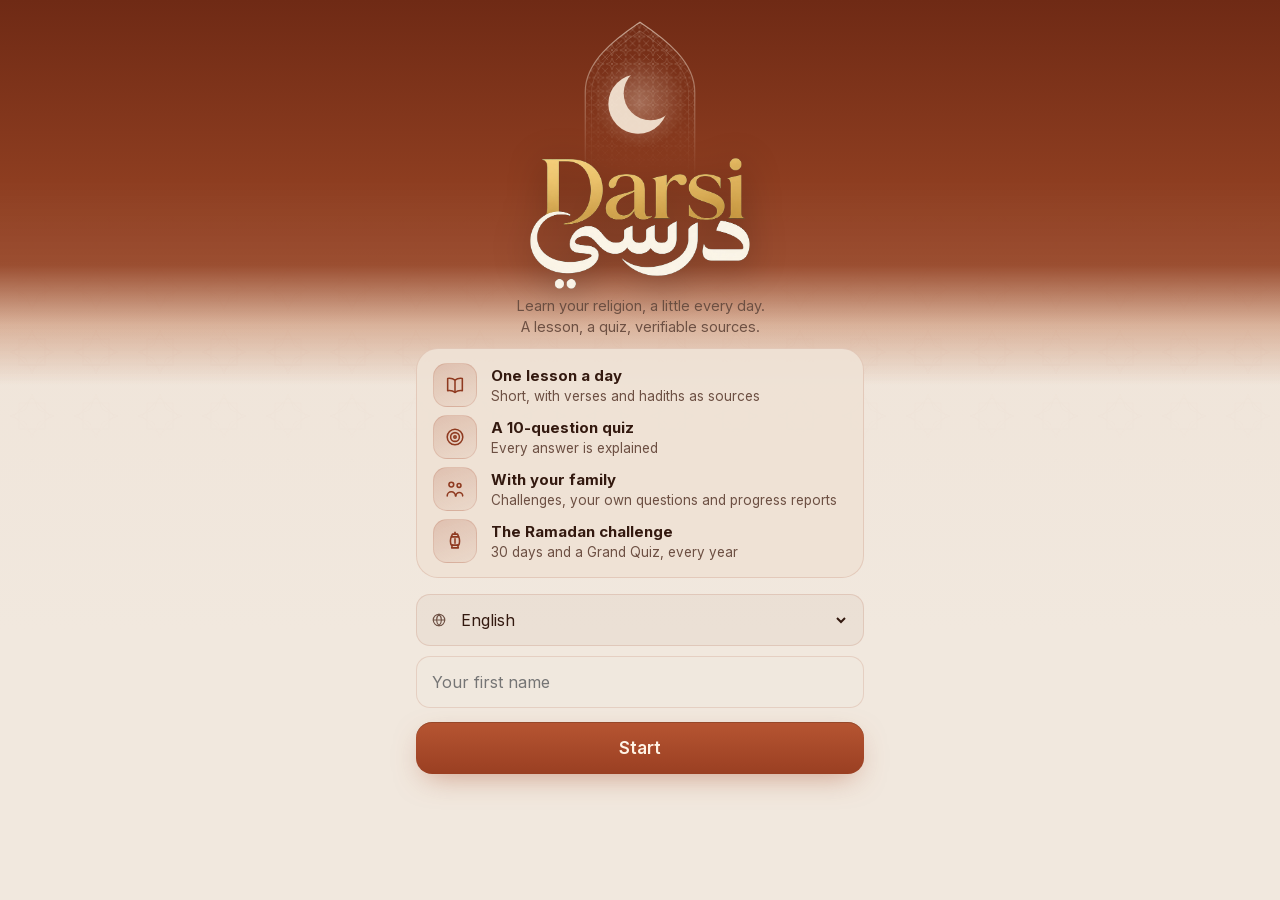
==== commit 64eb0ff2: "Ramadan : quiz du soir en famille ; quiz de famille dans tous les fuseaux horaires Co-Authored-By: C" ====
--- a/index.html
+++ b/index.html
@@ -10,9 +10,9 @@
 <link rel="manifest" href="pwa/manifest.webmanifest">
 <meta name="apple-mobile-web-app-capable" content="yes"><meta name="mobile-web-app-capable" content="yes">
 <meta name="apple-mobile-web-app-status-bar-style" content="black-translucent"><meta name="apple-mobile-web-app-title" content="Darsi"><!-- nom : voir NOM_APP dans js/structure.js -->
-<link rel="stylesheet" href="css/polices/polices.css?v=a5dfccdb0355">
-<link rel="stylesheet" href="css/nour.css?v=a5dfccdb0355">
-<script src="js/theme.js?v=a5dfccdb0355"></script><!-- avant l'affichage : pas d'éclair clair en mode sombre -->
+<link rel="stylesheet" href="css/polices/polices.css?v=bfc63d5d4213">
+<link rel="stylesheet" href="css/nour.css?v=bfc63d5d4213">
+<script src="js/theme.js?v=bfc63d5d4213"></script><!-- avant l'affichage : pas d'éclair clair en mode sombre -->
 </head>
 <body>
 <!-- Animation d'ouverture JINA Studios : jouée en premier à chaque lancement, puis on entre dans l'appli (js/app.js, finIntro) -->
@@ -52,35 +52,36 @@
   <section class="ecran" id="e-decouvrir"></section>
 </div>
 <nav class="onglets" id="onglets"></nav>
-<script src="js/icones.js?v=a5dfccdb0355"></script>
-<script src="js/i18n.js?v=a5dfccdb0355"></script>
-<script src="js/structure.js?v=a5dfccdb0355"></script>
-<script src="js/sources.js?v=a5dfccdb0355"></script>
-<script src="contenu/rappels.js?v=a5dfccdb0355"></script>
-<script src="contenu/fr.js?v=a5dfccdb0355"></script>
-<script src="contenu/fr-expert.js?v=a5dfccdb0355"></script>
-<script src="contenu/fr-plus.js?v=a5dfccdb0355"></script>
-<script src="contenu/legal-fr.js?v=a5dfccdb0355"></script>
-<script src="contenu/calendrier-fr.js?v=a5dfccdb0355"></script>
-<script src="contenu/invocations-fr.js?v=a5dfccdb0355"></script>
-<script src="contenu/en.js?v=a5dfccdb0355"></script><script src="contenu/en-expert.js?v=a5dfccdb0355"></script><script src="contenu/legal-en.js?v=a5dfccdb0355"></script><script src="contenu/calendrier-en.js?v=a5dfccdb0355"></script><script src="contenu/invocations-en.js?v=a5dfccdb0355"></script>
-<script src="contenu/ar.js?v=a5dfccdb0355"></script><script src="contenu/ar-expert.js?v=a5dfccdb0355"></script><script src="contenu/legal-ar.js?v=a5dfccdb0355"></script><script src="contenu/calendrier-ar.js?v=a5dfccdb0355"></script><script src="contenu/invocations-ar.js?v=a5dfccdb0355"></script>
-<script src="contenu/id.js?v=a5dfccdb0355"></script><script src="contenu/id-expert.js?v=a5dfccdb0355"></script><script src="contenu/legal-id.js?v=a5dfccdb0355"></script><script src="contenu/calendrier-id.js?v=a5dfccdb0355"></script><script src="contenu/invocations-id.js?v=a5dfccdb0355"></script>
-<script src="contenu/tr.js?v=a5dfccdb0355"></script><script src="contenu/tr-expert.js?v=a5dfccdb0355"></script><script src="contenu/legal-tr.js?v=a5dfccdb0355"></script><script src="contenu/calendrier-tr.js?v=a5dfccdb0355"></script><script src="contenu/invocations-tr.js?v=a5dfccdb0355"></script>
-<script src="contenu/de.js?v=a5dfccdb0355"></script><script src="contenu/de-expert.js?v=a5dfccdb0355"></script><script src="contenu/legal-de.js?v=a5dfccdb0355"></script><script src="contenu/calendrier-de.js?v=a5dfccdb0355"></script><script src="contenu/invocations-de.js?v=a5dfccdb0355"></script>
-<script src="contenu/nl.js?v=a5dfccdb0355"></script><script src="contenu/nl-expert.js?v=a5dfccdb0355"></script><script src="contenu/legal-nl.js?v=a5dfccdb0355"></script><script src="contenu/calendrier-nl.js?v=a5dfccdb0355"></script><script src="contenu/invocations-nl.js?v=a5dfccdb0355"></script>
-<script src="contenu/es.js?v=a5dfccdb0355"></script><script src="contenu/es-expert.js?v=a5dfccdb0355"></script><script src="contenu/legal-es.js?v=a5dfccdb0355"></script><script src="contenu/calendrier-es.js?v=a5dfccdb0355"></script><script src="contenu/invocations-es.js?v=a5dfccdb0355"></script>
-<script src="contenu/it.js?v=a5dfccdb0355"></script><script src="contenu/it-expert.js?v=a5dfccdb0355"></script><script src="contenu/legal-it.js?v=a5dfccdb0355"></script><script src="contenu/calendrier-it.js?v=a5dfccdb0355"></script><script src="contenu/invocations-it.js?v=a5dfccdb0355"></script>
-<script src="js/geomag.js?v=a5dfccdb0355"></script>
-<script src="js/fonds-mini.js?v=a5dfccdb0355"></script>
-<script src="js/partage.js?v=a5dfccdb0355"></script>
-<script src="js/decouvrir.js?v=a5dfccdb0355"></script>
-<script src="js/app.js?v=a5dfccdb0355"></script>
-<script src="js/en_ligne.js?v=a5dfccdb0355"></script>
-<script src="js/signaler.js?v=a5dfccdb0355"></script>
-<script src="js/imam.js?v=a5dfccdb0355"></script>
-<script src="js/groupes.js?v=a5dfccdb0355"></script>
-<script src="js/tirer.js?v=a5dfccdb0355"></script>
-<script src="js/pwa.js?v=a5dfccdb0355"></script>
+<script src="js/icones.js?v=bfc63d5d4213"></script>
+<script src="js/i18n.js?v=bfc63d5d4213"></script>
+<script src="js/structure.js?v=bfc63d5d4213"></script>
+<script src="js/sources.js?v=bfc63d5d4213"></script>
+<script src="contenu/rappels.js?v=bfc63d5d4213"></script>
+<script src="contenu/fr.js?v=bfc63d5d4213"></script>
+<script src="contenu/fr-expert.js?v=bfc63d5d4213"></script>
+<script src="contenu/fr-plus.js?v=bfc63d5d4213"></script>
+<script src="contenu/legal-fr.js?v=bfc63d5d4213"></script>
+<script src="contenu/calendrier-fr.js?v=bfc63d5d4213"></script>
+<script src="contenu/invocations-fr.js?v=bfc63d5d4213"></script>
+<script src="contenu/en.js?v=bfc63d5d4213"></script><script src="contenu/en-expert.js?v=bfc63d5d4213"></script><script src="contenu/legal-en.js?v=bfc63d5d4213"></script><script src="contenu/calendrier-en.js?v=bfc63d5d4213"></script><script src="contenu/invocations-en.js?v=bfc63d5d4213"></script>
+<script src="contenu/ar.js?v=bfc63d5d4213"></script><script src="contenu/ar-expert.js?v=bfc63d5d4213"></script><script src="contenu/legal-ar.js?v=bfc63d5d4213"></script><script src="contenu/calendrier-ar.js?v=bfc63d5d4213"></script><script src="contenu/invocations-ar.js?v=bfc63d5d4213"></script>
+<script src="contenu/id.js?v=bfc63d5d4213"></script><script src="contenu/id-expert.js?v=bfc63d5d4213"></script><script src="contenu/legal-id.js?v=bfc63d5d4213"></script><script src="contenu/calendrier-id.js?v=bfc63d5d4213"></script><script src="contenu/invocations-id.js?v=bfc63d5d4213"></script>
+<script src="contenu/tr.js?v=bfc63d5d4213"></script><script src="contenu/tr-expert.js?v=bfc63d5d4213"></script><script src="contenu/legal-tr.js?v=bfc63d5d4213"></script><script src="contenu/calendrier-tr.js?v=bfc63d5d4213"></script><script src="contenu/invocations-tr.js?v=bfc63d5d4213"></script>
+<script src="contenu/de.js?v=bfc63d5d4213"></script><script src="contenu/de-expert.js?v=bfc63d5d4213"></script><script src="contenu/legal-de.js?v=bfc63d5d4213"></script><script src="contenu/calendrier-de.js?v=bfc63d5d4213"></script><script src="contenu/invocations-de.js?v=bfc63d5d4213"></script>
+<script src="contenu/nl.js?v=bfc63d5d4213"></script><script src="contenu/nl-expert.js?v=bfc63d5d4213"></script><script src="contenu/legal-nl.js?v=bfc63d5d4213"></script><script src="contenu/calendrier-nl.js?v=bfc63d5d4213"></script><script src="contenu/invocations-nl.js?v=bfc63d5d4213"></script>
+<script src="contenu/es.js?v=bfc63d5d4213"></script><script src="contenu/es-expert.js?v=bfc63d5d4213"></script><script src="contenu/legal-es.js?v=bfc63d5d4213"></script><script src="contenu/calendrier-es.js?v=bfc63d5d4213"></script><script src="contenu/invocations-es.js?v=bfc63d5d4213"></script>
+<script src="contenu/it.js?v=bfc63d5d4213"></script><script src="contenu/it-expert.js?v=bfc63d5d4213"></script><script src="contenu/legal-it.js?v=bfc63d5d4213"></script><script src="contenu/calendrier-it.js?v=bfc63d5d4213"></script><script src="contenu/invocations-it.js?v=bfc63d5d4213"></script>
+<script src="js/geomag.js?v=bfc63d5d4213"></script>
+<script src="js/fonds-mini.js?v=bfc63d5d4213"></script>
+<script src="js/partage.js?v=bfc63d5d4213"></script>
+<script src="js/decouvrir.js?v=bfc63d5d4213"></script>
+<script src="js/app.js?v=bfc63d5d4213"></script>
+<script src="js/en_ligne.js?v=bfc63d5d4213"></script>
+<script src="js/signaler.js?v=bfc63d5d4213"></script>
+<script src="js/imam.js?v=bfc63d5d4213"></script>
+<script src="js/groupes.js?v=bfc63d5d4213"></script>
+<script src="js/ramadan-soir.js?v=bfc63d5d4213"></script>
+<script src="js/tirer.js?v=bfc63d5d4213"></script>
+<script src="js/pwa.js?v=bfc63d5d4213"></script>
 </body>
 </html>
--- a/css/nour.css
+++ b/css/nour.css
@@ -1091,3 +1091,13 @@
 /* couleurs des dessins SVG et de la Qibla, thème sable */
 :root{--j0:#a94e2d;--j1:#37221b;--j2:#a94e2d;--j3:#a87a2e;--j4:#f0e5da;--j5:#f1e8de;--q-or:#a94e2d;--q-em:#2a7a4b;--q-ar:#7f8c93;--q-ro:#b84a72;--q-az:#3f74b8}
 html:not([data-theme]) .tag-expert{color:#fff4e6;background:#8f3a20}
+
+/* 2026-11-25 : choix de la langue sur l'écran de bienvenue */
+.langue-bienvenue{display:flex;margin-top:0}
+.langue-bienvenue .langue{flex:1;padding:6px 14px;border-radius:14px}
+.langue-bienvenue .langue select{flex:1;font-size:16px;padding:8px 6px}
+.langue-bienvenue+input{margin-top:10px}
+.rs-inter{flex:none;width:46px;height:27px;border-radius:14px;background:rgba(128,110,100,.35);position:relative;transition:background .2s}
+.rs-inter i{position:absolute;top:3px;left:3px;width:21px;height:21px;border-radius:50%;background:#fff;transition:transform .2s}
+.rs-inter.oui{background:#2f8f5b}
+.rs-inter.oui i{transform:translateX(19px)}
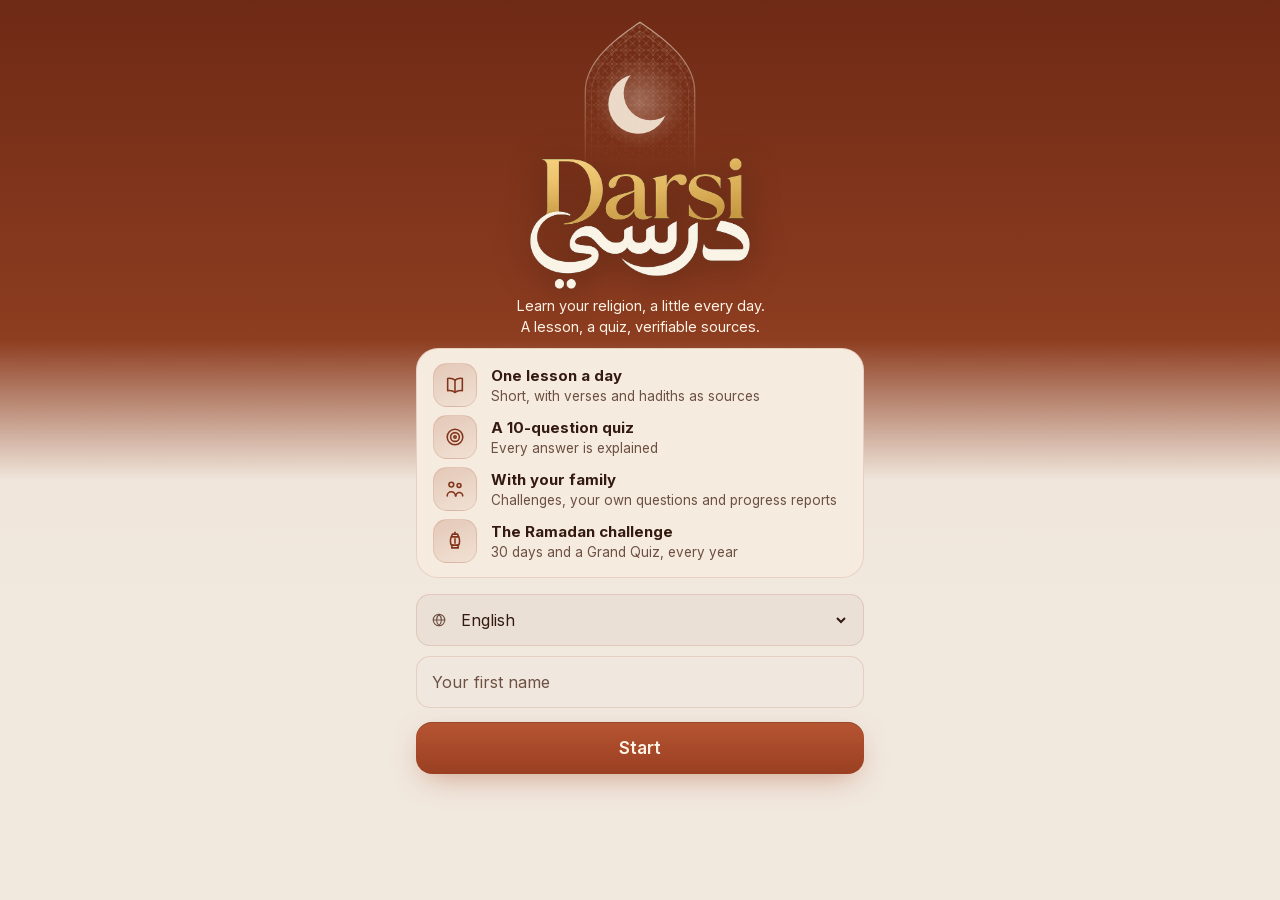
==== commit 23e2af3c: "Invitation WhatsApp sans code à taper ; textes plus lisibles dans tous les thèmes" ====
--- a/index.html
+++ b/index.html
@@ -10,9 +10,9 @@
 <link rel="manifest" href="pwa/manifest.webmanifest">
 <meta name="apple-mobile-web-app-capable" content="yes"><meta name="mobile-web-app-capable" content="yes">
 <meta name="apple-mobile-web-app-status-bar-style" content="black-translucent"><meta name="apple-mobile-web-app-title" content="Darsi"><!-- nom : voir NOM_APP dans js/structure.js -->
-<link rel="stylesheet" href="css/polices/polices.css?v=bfc63d5d4213">
-<link rel="stylesheet" href="css/nour.css?v=bfc63d5d4213">
-<script src="js/theme.js?v=bfc63d5d4213"></script><!-- avant l'affichage : pas d'éclair clair en mode sombre -->
+<link rel="stylesheet" href="css/polices/polices.css?v=f9f77bb41e02">
+<link rel="stylesheet" href="css/nour.css?v=f9f77bb41e02">
+<script src="js/theme.js?v=f9f77bb41e02"></script><!-- avant l'affichage : pas d'éclair clair en mode sombre -->
 </head>
 <body>
 <!-- Animation d'ouverture JINA Studios : jouée en premier à chaque lancement, puis on entre dans l'appli (js/app.js, finIntro) -->
@@ -52,36 +52,37 @@
   <section class="ecran" id="e-decouvrir"></section>
 </div>
 <nav class="onglets" id="onglets"></nav>
-<script src="js/icones.js?v=bfc63d5d4213"></script>
-<script src="js/i18n.js?v=bfc63d5d4213"></script>
-<script src="js/structure.js?v=bfc63d5d4213"></script>
-<script src="js/sources.js?v=bfc63d5d4213"></script>
-<script src="contenu/rappels.js?v=bfc63d5d4213"></script>
-<script src="contenu/fr.js?v=bfc63d5d4213"></script>
-<script src="contenu/fr-expert.js?v=bfc63d5d4213"></script>
-<script src="contenu/fr-plus.js?v=bfc63d5d4213"></script>
-<script src="contenu/legal-fr.js?v=bfc63d5d4213"></script>
-<script src="contenu/calendrier-fr.js?v=bfc63d5d4213"></script>
-<script src="contenu/invocations-fr.js?v=bfc63d5d4213"></script>
-<script src="contenu/en.js?v=bfc63d5d4213"></script><script src="contenu/en-expert.js?v=bfc63d5d4213"></script><script src="contenu/legal-en.js?v=bfc63d5d4213"></script><script src="contenu/calendrier-en.js?v=bfc63d5d4213"></script><script src="contenu/invocations-en.js?v=bfc63d5d4213"></script>
-<script src="contenu/ar.js?v=bfc63d5d4213"></script><script src="contenu/ar-expert.js?v=bfc63d5d4213"></script><script src="contenu/legal-ar.js?v=bfc63d5d4213"></script><script src="contenu/calendrier-ar.js?v=bfc63d5d4213"></script><script src="contenu/invocations-ar.js?v=bfc63d5d4213"></script>
-<script src="contenu/id.js?v=bfc63d5d4213"></script><script src="contenu/id-expert.js?v=bfc63d5d4213"></script><script src="contenu/legal-id.js?v=bfc63d5d4213"></script><script src="contenu/calendrier-id.js?v=bfc63d5d4213"></script><script src="contenu/invocations-id.js?v=bfc63d5d4213"></script>
-<script src="contenu/tr.js?v=bfc63d5d4213"></script><script src="contenu/tr-expert.js?v=bfc63d5d4213"></script><script src="contenu/legal-tr.js?v=bfc63d5d4213"></script><script src="contenu/calendrier-tr.js?v=bfc63d5d4213"></script><script src="contenu/invocations-tr.js?v=bfc63d5d4213"></script>
-<script src="contenu/de.js?v=bfc63d5d4213"></script><script src="contenu/de-expert.js?v=bfc63d5d4213"></script><script src="contenu/legal-de.js?v=bfc63d5d4213"></script><script src="contenu/calendrier-de.js?v=bfc63d5d4213"></script><script src="contenu/invocations-de.js?v=bfc63d5d4213"></script>
-<script src="contenu/nl.js?v=bfc63d5d4213"></script><script src="contenu/nl-expert.js?v=bfc63d5d4213"></script><script src="contenu/legal-nl.js?v=bfc63d5d4213"></script><script src="contenu/calendrier-nl.js?v=bfc63d5d4213"></script><script src="contenu/invocations-nl.js?v=bfc63d5d4213"></script>
-<script src="contenu/es.js?v=bfc63d5d4213"></script><script src="contenu/es-expert.js?v=bfc63d5d4213"></script><script src="contenu/legal-es.js?v=bfc63d5d4213"></script><script src="contenu/calendrier-es.js?v=bfc63d5d4213"></script><script src="contenu/invocations-es.js?v=bfc63d5d4213"></script>
-<script src="contenu/it.js?v=bfc63d5d4213"></script><script src="contenu/it-expert.js?v=bfc63d5d4213"></script><script src="contenu/legal-it.js?v=bfc63d5d4213"></script><script src="contenu/calendrier-it.js?v=bfc63d5d4213"></script><script src="contenu/invocations-it.js?v=bfc63d5d4213"></script>
-<script src="js/geomag.js?v=bfc63d5d4213"></script>
-<script src="js/fonds-mini.js?v=bfc63d5d4213"></script>
-<script src="js/partage.js?v=bfc63d5d4213"></script>
-<script src="js/decouvrir.js?v=bfc63d5d4213"></script>
-<script src="js/app.js?v=bfc63d5d4213"></script>
-<script src="js/en_ligne.js?v=bfc63d5d4213"></script>
-<script src="js/signaler.js?v=bfc63d5d4213"></script>
-<script src="js/imam.js?v=bfc63d5d4213"></script>
-<script src="js/groupes.js?v=bfc63d5d4213"></script>
-<script src="js/ramadan-soir.js?v=bfc63d5d4213"></script>
-<script src="js/tirer.js?v=bfc63d5d4213"></script>
-<script src="js/pwa.js?v=bfc63d5d4213"></script>
+<script src="js/icones.js?v=f9f77bb41e02"></script>
+<script src="js/i18n.js?v=f9f77bb41e02"></script>
+<script src="js/structure.js?v=f9f77bb41e02"></script>
+<script src="js/sources.js?v=f9f77bb41e02"></script>
+<script src="contenu/rappels.js?v=f9f77bb41e02"></script>
+<script src="contenu/fr.js?v=f9f77bb41e02"></script>
+<script src="contenu/fr-expert.js?v=f9f77bb41e02"></script>
+<script src="contenu/fr-plus.js?v=f9f77bb41e02"></script>
+<script src="contenu/legal-fr.js?v=f9f77bb41e02"></script>
+<script src="contenu/calendrier-fr.js?v=f9f77bb41e02"></script>
+<script src="contenu/invocations-fr.js?v=f9f77bb41e02"></script>
+<script src="contenu/en.js?v=f9f77bb41e02"></script><script src="contenu/en-expert.js?v=f9f77bb41e02"></script><script src="contenu/legal-en.js?v=f9f77bb41e02"></script><script src="contenu/calendrier-en.js?v=f9f77bb41e02"></script><script src="contenu/invocations-en.js?v=f9f77bb41e02"></script>
+<script src="contenu/ar.js?v=f9f77bb41e02"></script><script src="contenu/ar-expert.js?v=f9f77bb41e02"></script><script src="contenu/legal-ar.js?v=f9f77bb41e02"></script><script src="contenu/calendrier-ar.js?v=f9f77bb41e02"></script><script src="contenu/invocations-ar.js?v=f9f77bb41e02"></script>
+<script src="contenu/id.js?v=f9f77bb41e02"></script><script src="contenu/id-expert.js?v=f9f77bb41e02"></script><script src="contenu/legal-id.js?v=f9f77bb41e02"></script><script src="contenu/calendrier-id.js?v=f9f77bb41e02"></script><script src="contenu/invocations-id.js?v=f9f77bb41e02"></script>
+<script src="contenu/tr.js?v=f9f77bb41e02"></script><script src="contenu/tr-expert.js?v=f9f77bb41e02"></script><script src="contenu/legal-tr.js?v=f9f77bb41e02"></script><script src="contenu/calendrier-tr.js?v=f9f77bb41e02"></script><script src="contenu/invocations-tr.js?v=f9f77bb41e02"></script>
+<script src="contenu/de.js?v=f9f77bb41e02"></script><script src="contenu/de-expert.js?v=f9f77bb41e02"></script><script src="contenu/legal-de.js?v=f9f77bb41e02"></script><script src="contenu/calendrier-de.js?v=f9f77bb41e02"></script><script src="contenu/invocations-de.js?v=f9f77bb41e02"></script>
+<script src="contenu/nl.js?v=f9f77bb41e02"></script><script src="contenu/nl-expert.js?v=f9f77bb41e02"></script><script src="contenu/legal-nl.js?v=f9f77bb41e02"></script><script src="contenu/calendrier-nl.js?v=f9f77bb41e02"></script><script src="contenu/invocations-nl.js?v=f9f77bb41e02"></script>
+<script src="contenu/es.js?v=f9f77bb41e02"></script><script src="contenu/es-expert.js?v=f9f77bb41e02"></script><script src="contenu/legal-es.js?v=f9f77bb41e02"></script><script src="contenu/calendrier-es.js?v=f9f77bb41e02"></script><script src="contenu/invocations-es.js?v=f9f77bb41e02"></script>
+<script src="contenu/it.js?v=f9f77bb41e02"></script><script src="contenu/it-expert.js?v=f9f77bb41e02"></script><script src="contenu/legal-it.js?v=f9f77bb41e02"></script><script src="contenu/calendrier-it.js?v=f9f77bb41e02"></script><script src="contenu/invocations-it.js?v=f9f77bb41e02"></script>
+<script src="js/geomag.js?v=f9f77bb41e02"></script>
+<script src="js/fonds-mini.js?v=f9f77bb41e02"></script>
+<script src="js/partage.js?v=f9f77bb41e02"></script>
+<script src="js/decouvrir.js?v=f9f77bb41e02"></script>
+<script src="js/app.js?v=f9f77bb41e02"></script>
+<script src="js/en_ligne.js?v=f9f77bb41e02"></script>
+<script src="js/signaler.js?v=f9f77bb41e02"></script>
+<script src="js/imam.js?v=f9f77bb41e02"></script>
+<script src="js/groupes.js?v=f9f77bb41e02"></script>
+<script src="js/ramadan-soir.js?v=f9f77bb41e02"></script>
+<script src="js/invitation.js?v=f9f77bb41e02"></script>
+<script src="js/tirer.js?v=f9f77bb41e02"></script>
+<script src="js/pwa.js?v=f9f77bb41e02"></script>
 </body>
 </html>
--- a/css/nour.css
+++ b/css/nour.css
@@ -98,7 +98,7 @@
 .badge .medaillon{width:54px;height:54px;margin:0 auto 6px;border-radius:50%;display:flex;align-items:center;justify-content:center;
   background:radial-gradient(circle at 35% 30%,rgba(169,78,45,.35),rgba(169,78,45,.08));border:1.5px solid var(--or);color:var(--or2)}
 .badge.non .medaillon{background:rgba(120,60,35,.03);border:1.5px dashed rgba(120,60,35,.15);color:rgba(120,60,35,.25)}
-.badge.non{opacity:.7}
+.badge.non{opacity:1!important}
 
 /* ---------- Leçon ---------- */
 .lecon p.txt{line-height:1.7;margin-top:12px;font-size:16.5px;color:#37221b}
@@ -1029,7 +1029,7 @@
 @media (prefers-reduced-motion:reduce){.tu-l,.tu-dec{animation:none}}
 
 /* ========== 2026-11-25 : thème SABLE + touches TERRACOTTA (sauvegarde du vert : _sauvegardes/theme_vert) ========== */
-:root{--vert:#2a7a4b;--rouge:#b0122f;--or:#a8482a;--or2:#8f3a20;--or-fonce:#7a2f18;--doux:#6d5043;--texte:#33190f;--ivoire:#fff4e6;--nuit-haut:#6f2a15}
+:root{--vert:#22683f;--rouge:#b0122f;--or:#8f3a20;--or2:#82341b;--or-fonce:#7a2f18;--doux:#6d5043;--texte:#33190f;--ivoire:#fff4e6;--nuit-haut:#6f2a15}
 /* dégradé du haut : seulement sur l'accueil et la bienvenue, là où il y a le logo */
 #haut{position:absolute;top:0;left:0;right:0;height:calc(var(--st) + 150px);z-index:0;pointer-events:none;display:none;
   background:linear-gradient(180deg,#6f2a15 0,#8d3d20 calc(var(--st) + 38px),rgba(150,70,40,.93) calc(var(--st) + 70px),rgba(196,128,92,.55) calc(var(--st) + 103px),rgba(226,184,152,.2) calc(var(--st) + 123px),rgba(239,226,209,0) calc(var(--st) + 136px))}
@@ -1047,14 +1047,17 @@
 #tuto{background:rgba(245,234,219,.98)}
 #tirer.pret .tr-etoile{filter:drop-shadow(0 0 4px rgba(168,72,42,.5))}
 .tr-rond::before{content:"";position:absolute;inset:14px;border-radius:50%;background:var(--nuit-haut);opacity:calc(var(--p)*.95)}
-body:has(#e-bienvenue.actif) #haut{display:block;height:calc(var(--st) + 430px);background:linear-gradient(180deg,#6f2a15 0,#8d3d20 180px,rgba(150,70,40,.95) 265px,rgba(196,128,92,.5) 325px,rgba(239,226,209,0) 385px)}
+/* 2026-11-25 : brun plein derrière tout le texte d'accueil (ivoire), fondu seulement derrière la carte (opaque) */
+body:has(#e-bienvenue.actif) #haut{display:block;height:calc(var(--st) + 480px);background:linear-gradient(180deg,#6f2a15 0,#8d3d20 calc(var(--st) + 340px),rgba(239,226,209,0) 100%)}
+html:not([data-theme]) #e-bienvenue .logo-titre+p{color:#fff4e6}
+html:not([data-theme]) #e-bienvenue .etapes{background:#f5ebdf}
 #e-bienvenue .illu svg,#e-bienvenue .heros svg{filter:brightness(0) invert(.92) sepia(.25);opacity:.85}
 .cor-choix.bon{background:rgba(42,122,75,.14)!important;border-color:#2a7a4b!important;color:#1d5a36!important}
 .cor-choix.bon .ic{color:#2a7a4b!important}
 .cor-choix.faux{background:rgba(176,18,47,.1)!important;border-color:#b0122f!important;color:#8c0d25!important}
 .tuile-ic .rond-ic,.tuile-ic .rond-ic .ic{color:var(--c)}
 .choix.sel .lettre{color:var(--ivoire)!important}
-.t-vert{--c:#2a7a4b}.t-azur{--c:#2f6690}.t-rose{--c:#a83a62}.t-violet{--c:#6a4a9c}.t-orange{--c:#b0602a}
+.t-vert{--c:#22683f}.t-azur{--c:#2f6690}.t-rose{--c:#a83a62}.t-violet{--c:#6a4a9c}.t-orange{--c:#94491c}
 .pastille-num{color:var(--ivoire)}
 
 .q-wudu{flex:none;display:flex;align-items:center;gap:12px;width:100%;margin-top:10px;padding:8px 12px;border-radius:16px;border:1px solid var(--bord);background:rgba(169,78,45,.1);color:var(--texte);font-family:var(--corps);text-align:start;cursor:pointer}
@@ -1101,3 +1104,33 @@
 .rs-inter i{position:absolute;top:3px;left:3px;width:21px;height:21px;border-radius:50%;background:#fff;transition:transform .2s}
 .rs-inter.oui{background:#2f8f5b}
 .rs-inter.oui i{transform:translateX(19px)}
+
+/* ===================== 2026-11-25 : lisibilité (contrôle : node outils/lisibilite.mjs) ===================== */
+html:not([data-theme]) :is(.case.ok,.ligne-lecon.fait .num,.tag-expert,.t-fete,.bd-grille .proch span,.bd-grille .proch b,.jour.c-fete,.jour.c-fete span,.ft-niv,.k-perle .fc-tag,.pf-formats .on){color:var(--ivoire)}
+html:not([data-theme]) .explic{color:#82341b}
+html:not([data-theme]) .jour.c-blanc span{color:#f0c3ac}
+html[data-theme="vert"] .bd-hijri .or{color:var(--or2)}
+/* thèmes : le fond doré des jours de fête et d'autres pastilles était perdu à la fabrication (texte noir sur noir) */
+html[data-theme] :is(.jour.c-fete,.legende-cal i.c-fete,.case.ok,.ligne-lecon.fait .num,.tag-expert,.ft-niv,.pf-formats .on,.k-perle .fc-tag){background:#e8be6e!important}
+html[data-theme] :is(.jour.c-fete,.jour.c-fete b,.jour.c-fete span,.case.ok,.ligne-lecon.fait .num,.tag-expert,.ft-niv,.pf-formats .on,.k-perle .fc-tag){color:#251a05!important}
+html .ligne-lecon.verrou{opacity:1!important}html .ligne-lecon.verrou .num{opacity:.6}
+html .jour span{color:inherit}html:not([data-theme]) .combo{color:var(--ivoire)}html:not([data-theme]) :is(.combo.c4,.combo.c5,.combo.c6){color:#251a05}
+html[data-theme="terre2"] .tag-cal.t-fete{background:#8a3419;border-color:#8a3419;color:#fff4e6!important}
+/* très petits écrans : « Commencer » visible sans défiler ; texte gris des champs lisible */
+@media (max-height:700px){
+  #e-bienvenue .heros{display:none}#e-bienvenue .logo-titre{margin-top:10px}
+  body:has(#e-bienvenue.actif) #haut{height:calc(var(--st) + 360px);background:linear-gradient(180deg,#6f2a15 0,#8d3d20 calc(var(--st) + 225px),rgba(239,226,209,0) 100%)}
+}
+html[data-theme] body:has(#e-bienvenue.actif) #haut{background:none}
+input::placeholder,textarea::placeholder{color:var(--doux);opacity:1}
+html :is(.ligne-theme,.ligne-clic,.tuile-ic).verrou{opacity:1!important}html :is(.ligne-theme,.ligne-clic,.tuile-ic).verrou :is(.pastille,.rond-ic){opacity:.55}
+html[data-theme] .motif{opacity:.05!important}
+html:not([data-theme]) .explic{color:#712c16}
+html[data-theme="terre"] .btn.danger{color:#ffd0cb}html[data-theme="terre"] .t-jeune{color:#b6f3d0}html[data-theme="terre"] :is(.jour.c-jeune,.jour.c-jeune span){color:#fff8ee}
+html[data-theme="terre"] .jour.c-jeune{background:rgba(60,15,5,.22)}
+html[data-theme="terre2"] .pliable::after{background:linear-gradient(rgba(251,241,227,0),#fbf1e3)!important}
+html[data-theme="terre"] .btn.danger{color:#ffe3e0!important}html[data-theme="terre"] :is(.jour.c-jeune,.jour.c-jeune span){color:#fffdf9!important}
+html[data-theme="terre"] .grille-mois .jour.c-jeune{background:rgba(60,15,5,.4)!important}
+html[data-theme="vert"] .mois-tete .or{color:var(--or2)}
+html:not([data-theme]) :is(.nv-rond span,.source .tr){color:#5a3f33}
+html[data-theme="terre"] .grille-mois .jour:not(.c-fete):not(.c-blanc){background-color:rgba(60,15,5,.4);color:#fffdf9}
